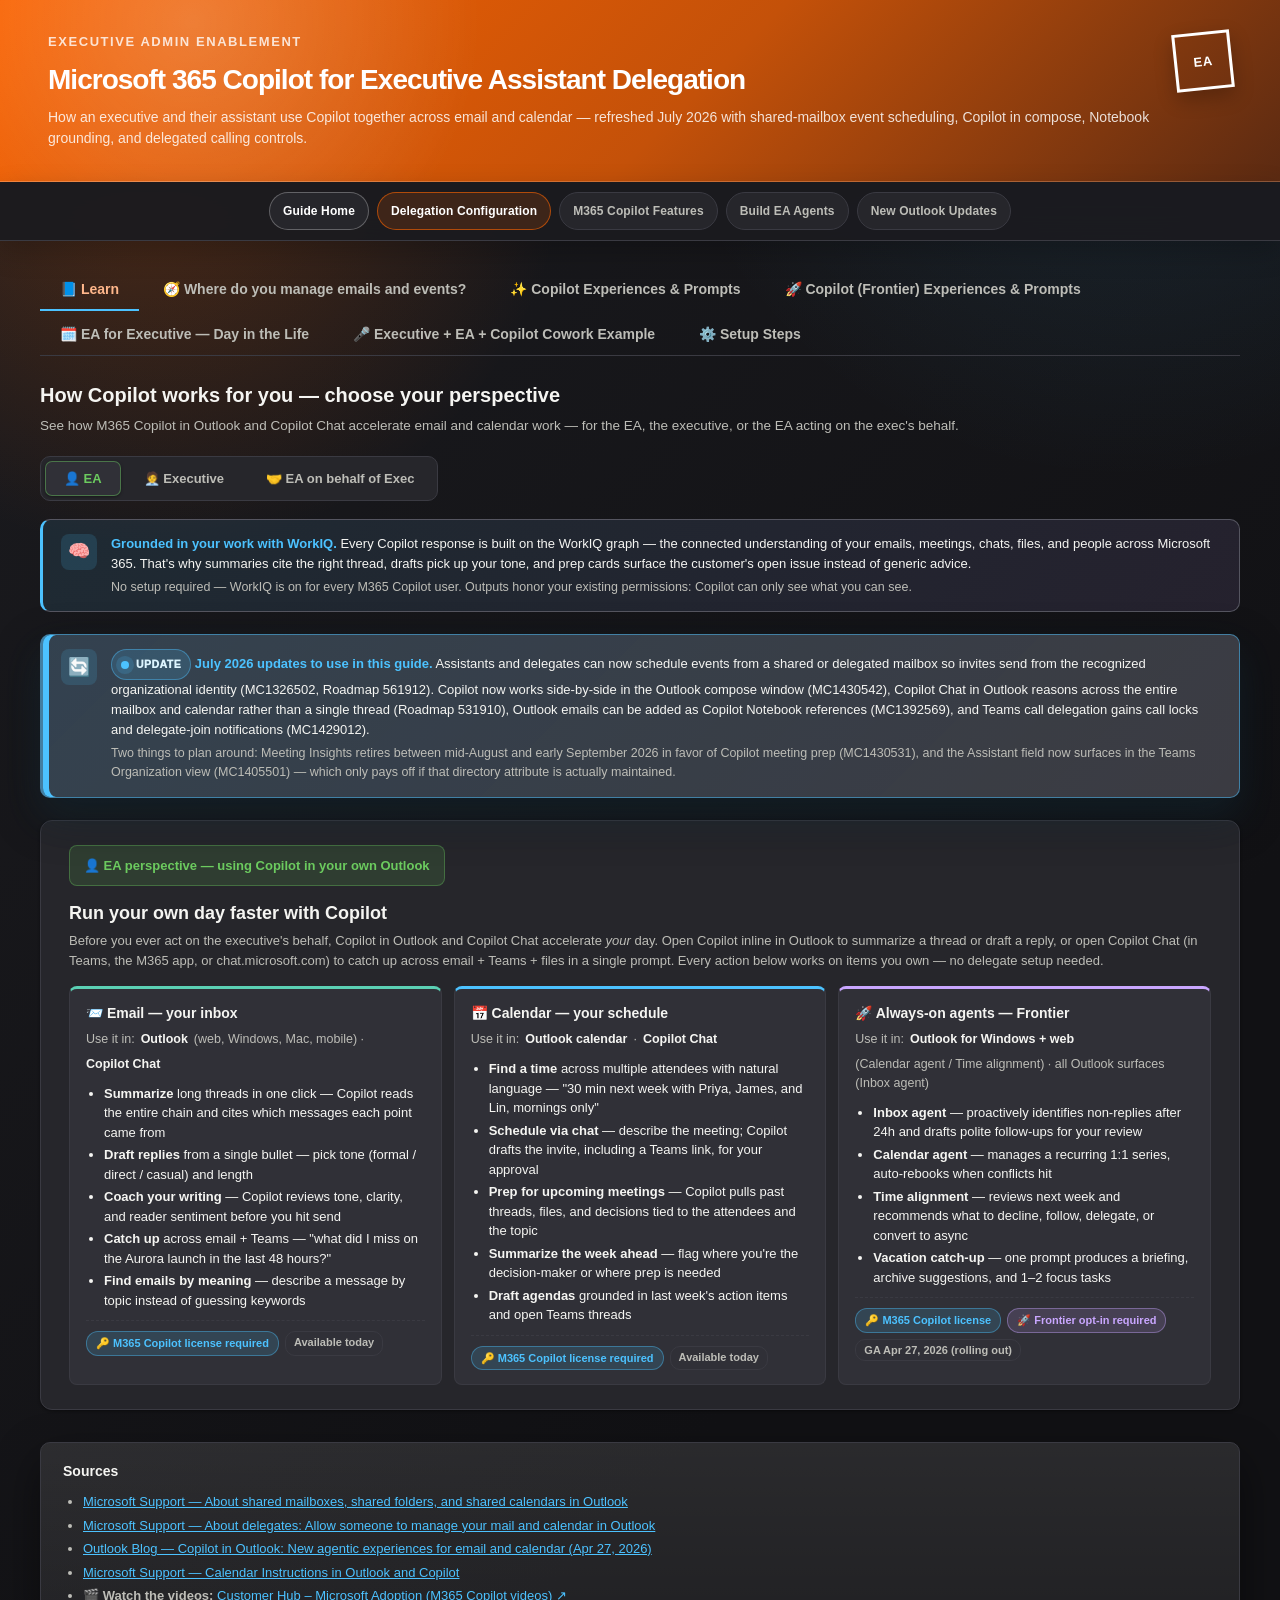
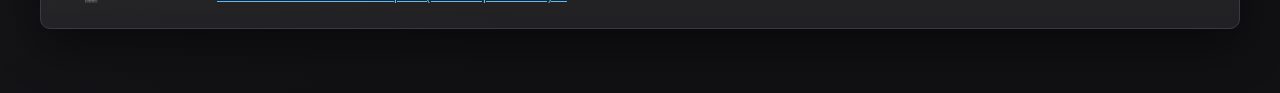
==== exec-ea-delegation-config-guide2.html @ 55a6922f "Refresh workshop content for July 2026 delivery Untag all June-session items and re-tag the round as" ====
<!DOCTYPE html>
<html lang="en">
<head>
<meta charset="UTF-8" />
<meta name="viewport" content="width=device-width, initial-scale=1.0" />
<title>Microsoft 365 Copilot for Executive Assistant Delegation</title>
<style>
  :root {
    --bg: #1B1B1F;
    --bg-elev: #26262B;
    --bg-elev-2: #2F2F36;
    --border: #3A3A42;
    --border-strong: #4A4A55;
    --text: #F1F1F3;
    --text-muted: #A8A8B3;
    --text-faint: #7A7A85;
    --blue: #4CC2FF;
    --blue-dark: #2196E0;
    --blue-soft: rgba(76, 194, 255, 0.12);
    --purple: #C9A6FF;
    --purple-soft: rgba(201, 166, 255, 0.14);
    --green: #6CCB5F;
    --green-soft: rgba(108, 203, 95, 0.15);
    --amber: #FFCA63;
    --amber-soft: rgba(255, 202, 99, 0.15);
    --red: #FF7A7A;
    --red-soft: rgba(255, 122, 122, 0.15);
    --shadow-sm: 0 1px 3px rgba(0,0,0,0.4);
    --shadow-md: 0 4px 14px rgba(0,0,0,0.5);
    --shadow-lg: 0 12px 32px rgba(0,0,0,0.6);
    --surf-chat: #4CC2FF;
    --surf-chat-soft: rgba(76, 194, 255, 0.18);
    --surf-outlook: #5BD0B4;
    --surf-outlook-soft: rgba(91, 208, 180, 0.18);
    --surf-cowork: #FF8FD1;
    --surf-cowork-soft: rgba(255, 143, 209, 0.18);
  }
  * { box-sizing: border-box; }
  html, body { background: var(--bg); }
  body {
    margin: 0;
    font-family: 'Segoe UI', -apple-system, BlinkMacSystemFont, Roboto, sans-serif;
    color: var(--text);
    line-height: 1.5;
    min-height: 100vh;
  }
  a { color: var(--blue); }
  header {
    background:
      radial-gradient(circle at 15% 12%, rgba(255,255,255,0.2), transparent 18rem),
      linear-gradient(135deg, #F96302 0%, #C45109 54%, #5B2A12 100%);
    padding: 32px 48px;
    box-shadow: var(--shadow-md);
    border-bottom: 1px solid rgba(255,255,255,0.18);
  }
  header h1 { margin: 0 0 6px 0; font-size: 28px; font-weight: 600; color: #FFF; }
  header p { margin: 0; color: rgba(255,255,255,0.78); font-size: 14px; }
  .container { max-width: 1320px; margin: 0 auto; padding: 28px 40px 64px; }

  /* Tabs */
  .tabs {
    display: flex;
    gap: 4px;
    margin-bottom: 24px;
    border-bottom: 1px solid var(--border);
    flex-wrap: wrap;
  }
  .tab-btn {
    background: transparent;
    color: var(--text-muted);
    border: none;
    padding: 12px 20px;
    font-size: 14px;
    font-weight: 600;
    cursor: pointer;
    border-bottom: 2px solid transparent;
    transition: all 0.15s;
    margin-bottom: -1px;
  }
  .tab-btn:hover { color: var(--text); }
  .tab-btn.active { color: var(--blue); border-bottom-color: var(--blue); }
  .tab-panel { display: none; }
  .tab-panel.active { display: block; }

  .section-title { font-size: 20px; font-weight: 600; margin: 0 0 6px 0; }
  .section-subtitle { color: var(--text-muted); font-size: 13.5px; margin: 0 0 20px 0; }

  /* Surface pills */
  .surf-pill {
    display: inline-flex;
    align-items: center;
    gap: 4px;
    padding: 2px 8px;
    border-radius: 10px;
    font-size: 10.5px;
    font-weight: 700;
    text-transform: uppercase;
    letter-spacing: 0.4px;
    white-space: nowrap;
  }
  .surf-pill.chat { background: var(--surf-chat-soft); color: var(--surf-chat); border: 1px solid rgba(76,194,255,0.4); }
  .surf-pill.outlook { background: var(--surf-outlook-soft); color: var(--surf-outlook); border: 1px solid rgba(91,208,180,0.4); }
  .surf-pill.cowork { background: var(--surf-cowork-soft); color: var(--surf-cowork); border: 1px solid rgba(255,143,209,0.4); }
  .surf-pill.dot::before {
    content: '';
    width: 6px;
    height: 6px;
    border-radius: 50%;
    background: currentColor;
    display: inline-block;
  }
  .badge {
    display: inline-block;
    padding: 2px 8px;
    border-radius: 10px;
    font-size: 11px;
    font-weight: 600;
    background: var(--bg-elev-2);
    color: var(--text-muted);
    border: 1px solid var(--border);
  }
  .badge.frontier { background: var(--purple-soft); color: var(--purple); border-color: rgba(201,166,255,0.35); }
  .badge.exec { background: var(--blue-soft); color: var(--blue); border-color: rgba(76,194,255,0.35); }
  .badge.ea { background: var(--green-soft); color: var(--green); border-color: rgba(108,203,95,0.35); }
  .badge.admin { background: var(--amber-soft); color: var(--amber); border-color: rgba(255,202,99,0.35); }

  /* Two-column experiences layout */
  .exp-columns {
    display: grid;
    grid-template-columns: 1fr 1fr;
    gap: 22px;
  }
  .exp-columns.cols-3 { grid-template-columns: 1fr 1fr 1fr; gap: 18px; }
  @media (max-width: 1180px) {
    .exp-columns.cols-3 { grid-template-columns: 1fr 1fr; }
  }
  @media (max-width: 980px) {
    .exp-columns { grid-template-columns: 1fr; }
    .exp-columns.cols-3 { grid-template-columns: 1fr; }
  }
  .exp-col-header {
    display: flex;
    align-items: center;
    gap: 10px;
    padding: 14px 18px;
    border-radius: 10px 10px 0 0;
    font-size: 15px;
    font-weight: 700;
    border: 1px solid var(--border);
    border-bottom: none;
  }
  .exp-col-header.email {
    background: linear-gradient(135deg, rgba(91,208,180,0.18), rgba(91,208,180,0.06));
    color: var(--surf-outlook);
  }
  .exp-col-header.calendar {
    background: linear-gradient(135deg, rgba(76,194,255,0.18), rgba(76,194,255,0.06));
    color: var(--blue);
  }
  .exp-col-header.instructions {
    background: linear-gradient(135deg, rgba(201,166,255,0.18), rgba(201,166,255,0.06));
    color: var(--purple);
  }

  /* Calendar instruction cards (Frontier tab, third column) */
  .instr-group { margin-bottom: 16px; }
  .instr-group h4 {
    margin: 0 0 6px 0;
    font-size: 12.5px;
    font-weight: 700;
    color: var(--purple);
    text-transform: uppercase;
    letter-spacing: 0.4px;
  }
  .instr-card {
    background: var(--bg-elev-2);
    border: 1px solid var(--border);
    border-left: 3px solid var(--purple);
    border-radius: 8px;
    padding: 10px 12px 12px 12px;
    margin-bottom: 10px;
  }
  .instr-card .instr-why {
    font-size: 11.5px;
    color: var(--text-muted);
    margin: 0 0 6px 0;
    line-height: 1.4;
  }
  .instr-card .prompt-box {
    margin-top: 0;
  }
  .instr-card .prompt-box pre {
    font-size: 12px;
    font-weight: 600;
  }
  .instr-card.gold {
    border-left-color: var(--amber);
    background: rgba(255,202,99,0.06);
  }
  /* Section tab buttons (3rd Frontier column) */
  .section-tabs {
    display: flex;
    flex-wrap: wrap;
    gap: 4px;
    margin: 16px 0 12px 0;
    padding: 4px;
    background: var(--bg-elev-2);
    border: 1px solid var(--border);
    border-radius: 8px;
  }
  .section-tab-btn {
    flex: 1 1 auto;
    background: transparent;
    color: var(--text-muted);
    border: 1px solid transparent;
    padding: 7px 10px;
    border-radius: 6px;
    font-size: 11.5px;
    font-weight: 600;
    cursor: pointer;
    font-family: inherit;
    transition: all 0.15s;
    line-height: 1.25;
    text-align: center;
    white-space: nowrap;
  }
  .section-tab-btn:hover { color: var(--text); }
  .section-tab-btn.active {
    background: var(--purple-soft);
    color: var(--purple);
    border-color: rgba(201,166,255,0.45);
    box-shadow: var(--shadow-sm);
  }
  .section-content { display: none; }
  .section-content.active { display: block; }

  /* All-Hands tab — path selector */
  .path-selector {
    display: inline-flex;
    background: var(--bg-elev);
    border: 1px solid var(--border);
    border-radius: 10px;
    padding: 4px;
    gap: 4px;
    margin-bottom: 18px;
  }
  .path-btn {
    background: transparent;
    color: var(--text-muted);
    border: 1px solid transparent;
    padding: 10px 18px;
    border-radius: 7px;
    font-size: 13px;
    font-weight: 600;
    cursor: pointer;
    transition: all 0.15s;
    display: inline-flex;
    align-items: center;
    gap: 8px;
  }
  .path-btn:hover { color: var(--text); }
  .path-btn.active.standard {
    background: var(--blue-soft);
    color: var(--blue);
    border-color: rgba(76,194,255,0.45);
  }
  .path-btn.active.upscaled {
    background: linear-gradient(135deg, rgba(201,166,255,0.18), rgba(255,143,209,0.18));
    color: var(--purple);
    border-color: rgba(201,166,255,0.45);
  }
  .path-panel { display: none; }
  .path-panel.active { display: block; }
  .path-banner {
    padding: 14px 18px;
    border-radius: 10px;
    margin-bottom: 18px;
    font-size: 13.5px;
    line-height: 1.55;
    border: 1px solid var(--border-strong);
  }
  .path-banner.standard {
    background: var(--blue-soft);
    border-color: rgba(76,194,255,0.35);
    color: var(--text);
  }
  .path-banner.upscaled {
    background: linear-gradient(135deg, rgba(201,166,255,0.12), rgba(255,143,209,0.10));
    border-color: rgba(201,166,255,0.45);
  }
  .path-banner strong.std { color: var(--blue); }
  .path-banner strong.ups { color: var(--purple); }
  .path-banner .stat-row {
    display: flex;
    flex-wrap: wrap;
    gap: 18px;
    margin-top: 10px;
  }
  .path-banner .stat {
    display: inline-flex;
    flex-direction: column;
    gap: 2px;
  }
  .path-banner .stat .num {
    font-size: 22px;
    font-weight: 700;
    color: var(--text);
    line-height: 1;
  }
  .path-banner.upscaled .stat .num { color: var(--purple); }
  .path-banner.standard .stat .num { color: var(--blue); }
  .path-banner .stat .lbl {
    font-size: 11px;
    color: var(--text-muted);
    text-transform: uppercase;
    letter-spacing: 0.4px;
    font-weight: 600;
  }

  .ah-grid {
    display: grid;
    grid-template-columns: repeat(auto-fit, minmax(320px, 1fr));
    gap: 16px;
  }
  .ah-card {
    background: var(--bg-elev);
    border: 1px solid var(--border);
    border-radius: 12px;
    padding: 18px 20px;
    display: flex;
    flex-direction: column;
    gap: 8px;
    box-shadow: var(--shadow-sm);
    transition: all 0.18s;
  }
  .ah-card.standard { border-top: 3px solid var(--blue); }
  .ah-card.upscaled { border-top: 3px solid var(--purple); }
  .ah-card:hover { box-shadow: var(--shadow-md); transform: translateY(-2px); }
  .ah-step-row {
    display: flex;
    align-items: center;
    gap: 10px;
  }
  .ah-num {
    width: 28px;
    height: 28px;
    border-radius: 50%;
    display: flex;
    align-items: center;
    justify-content: center;
    font-weight: 700;
    font-size: 13px;
    flex-shrink: 0;
  }
  .ah-card.standard .ah-num { background: var(--blue); color: #0E1A24; }
  .ah-card.upscaled .ah-num { background: var(--purple); color: #1F1330; }
  .ah-card h3 {
    margin: 0;
    font-size: 14.5px;
    font-weight: 700;
    color: var(--text);
    flex: 1;
  }
  .ah-when {
    font-size: 11px;
    text-transform: uppercase;
    letter-spacing: 0.4px;
    color: var(--text-faint);
    font-weight: 700;
  }
  .ah-card.upscaled .ah-when { color: var(--purple); }
  .ah-card.standard .ah-when { color: var(--blue); }
  .ah-tools {
    display: flex;
    flex-wrap: wrap;
    gap: 5px;
  }
  .tool-pill {
    display: inline-flex;
    align-items: center;
    gap: 4px;
    padding: 3px 9px;
    border-radius: 10px;
    font-size: 11px;
    font-weight: 600;
    background: var(--bg-elev-2);
    color: var(--text-muted);
    border: 1px solid var(--border);
  }
  .tool-pill.skill { background: var(--purple-soft); color: var(--purple); border-color: rgba(201,166,255,0.4); }
  .tool-pill.sched { background: var(--amber-soft); color: var(--amber); border-color: rgba(255,202,99,0.4); }
  .tool-pill.app { background: var(--blue-soft); color: var(--blue); border-color: rgba(76,194,255,0.4); }
  .ah-desc {
    font-size: 13px;
    color: var(--text);
    line-height: 1.5;
    margin: 0;
  }
  .ah-output {
    background: var(--bg-elev-2);
    border: 1px dashed var(--border);
    border-radius: 6px;
    padding: 8px 10px;
    font-size: 12px;
    color: var(--text-muted);
    margin-top: auto;
  }
  .ah-output strong { color: var(--text); }
  .ah-card.upscaled .ah-output { border-color: rgba(201,166,255,0.35); background: rgba(201,166,255,0.05); }

  .upscale-hero {
    background: linear-gradient(135deg, rgba(76,194,255,0.10), rgba(201,166,255,0.12), rgba(255,143,209,0.10));
    border: 1px solid var(--border-strong);
    border-radius: 14px;
    padding: 22px 26px;
    margin-bottom: 20px;
    display: flex;
    flex-wrap: wrap;
    align-items: center;
    justify-content: space-between;
    gap: 18px;
  }
  .upscale-hero .hero-text { flex: 1 1 380px; }
  .upscale-hero h3 {
    margin: 0 0 6px 0;
    font-size: 17px;
    color: var(--text);
  }
  .upscale-hero p {
    margin: 0;
    font-size: 13px;
    color: var(--text-muted);
    line-height: 1.55;
  }
  .upscale-btn {
    background: linear-gradient(135deg, var(--purple) 0%, #FF8FD1 100%);
    color: #1F1330;
    border: none;
    padding: 14px 22px;
    border-radius: 10px;
    font-size: 14px;
    font-weight: 700;
    cursor: pointer;
    box-shadow: var(--shadow-md);
    transition: all 0.18s;
    display: inline-flex;
    align-items: center;
    gap: 8px;
    flex-shrink: 0;
  }
  .upscale-btn:hover {
    transform: translateY(-2px);
    box-shadow: var(--shadow-lg);
  }
  .upscale-btn .arr {
    font-size: 18px;
    transition: transform 0.18s;
  }
  .upscale-btn:hover .arr { transform: translateX(4px); }
  .instr-banner {
    background: var(--amber-soft);
    color: var(--amber);
    border: 1px solid rgba(255,202,99,0.4);
    border-radius: 8px;
    padding: 10px 12px;
    margin-bottom: 14px;
    font-size: 11.5px;
    line-height: 1.45;
  }
  .instr-banner strong { color: var(--amber); }
  .instr-banner .sub { color: var(--text); display: block; margin-top: 4px; }
  .instr-gold-banner {
    background: linear-gradient(135deg, rgba(255,202,99,0.18), rgba(255,202,99,0.05));
    border: 1px solid rgba(255,202,99,0.4);
    border-radius: 8px;
    padding: 10px 12px;
    margin-bottom: 8px;
    font-size: 12px;
    color: var(--text);
  }
  .instr-gold-banner strong { color: var(--amber); }
  .exp-col-body {
    background: var(--bg-elev);
    border: 1px solid var(--border);
    border-top: none;
    border-radius: 0 0 10px 10px;
    padding: 18px;
  }

  /* Prompt card */
  .prompt-card {
    background: var(--bg-elev-2);
    border: 1px solid var(--border);
    border-left: 3px solid var(--blue);
    border-radius: 8px;
    padding: 14px 16px;
    margin-bottom: 14px;
  }
  .prompt-card.frontier { border-left-color: var(--purple); }
  .prompt-card.personal { border-left-color: var(--green); }
  .prompt-card.delegate { border-left-color: var(--amber); }
  .prompt-card h3 {
    margin: 0 0 8px 0;
    font-size: 14px;
    font-weight: 700;
    color: var(--text);
  }
  .prompt-card .action-label {
    font-size: 11px;
    text-transform: uppercase;
    letter-spacing: 0.5px;
    color: var(--text-faint);
    font-weight: 700;
    margin: 4px 0 4px 0;
  }
  .prompt-card .action-list {
    margin: 0 0 10px 0;
    padding-left: 20px;
    font-size: 13px;
    color: var(--text);
  }
  .prompt-card .action-list li { margin-bottom: 3px; }
  .prompt-box {
    position: relative;
    background: rgba(0,0,0,0.32);
    border: 1px solid var(--border);
    border-radius: 6px;
    padding: 10px 50px 10px 12px;
    margin-top: 6px;
  }
  .prompt-box pre {
    margin: 0;
    font-family: 'Cascadia Mono', 'Consolas', 'SF Mono', monospace;
    font-size: 12.5px;
    color: #D4E5F5;
    white-space: pre-wrap;
    line-height: 1.5;
  }
  .copy-btn {
    position: absolute;
    top: 8px;
    right: 8px;
    background: var(--blue);
    color: #0E1A24;
    border: none;
    padding: 5px 12px;
    border-radius: 4px;
    font-size: 11px;
    font-weight: 700;
    cursor: pointer;
    transition: all 0.15s;
  }
  .copy-btn:hover { background: var(--blue-dark); color: white; }
  .copy-btn.copied { background: var(--green); color: #0E1F09; }

  /* Tab availability banner */
  .availability-banner {
    background: var(--purple-soft);
    color: var(--purple);
    border: 1px solid rgba(201,166,255,0.35);
    padding: 10px 16px;
    border-radius: 8px;
    font-size: 13px;
    margin-bottom: 18px;
    display: flex;
    align-items: center;
    gap: 10px;
  }
  .availability-banner.green {
    background: var(--green-soft);
    color: var(--green);
    border-color: rgba(108,203,95,0.35);
  }

  /* Learn tab cards */
  .learn-section {
    background: var(--bg-elev);
    border: 1px solid var(--border);
    border-radius: 12px;
    padding: 24px 28px;
    margin-bottom: 18px;
    box-shadow: var(--shadow-sm);
  }
  .learn-section h2 {
    margin: 0 0 4px 0;
    font-size: 18px;
    display: flex;
    align-items: center;
    gap: 10px;
  }
  .learn-section .lede { color: var(--text-muted); font-size: 13px; margin: 0 0 16px 0; }
  .learn-grid {
    display: grid;
    grid-template-columns: repeat(auto-fit, minmax(280px, 1fr));
    gap: 12px;
  }
  .learn-card {
    background: var(--bg-elev-2);
    border: 1px solid var(--border);
    border-radius: 8px;
    padding: 14px 16px;
  }
  .learn-card.email { border-top: 3px solid var(--surf-outlook); }
  .learn-card.calendar { border-top: 3px solid var(--blue); }
  .learn-card.frontier { border-top: 3px solid var(--purple); }
  .learn-card h3 {
    margin: 0 0 6px 0;
    font-size: 14px;
    color: var(--text);
  }
  .learn-card p, .learn-card ul {
    margin: 0 0 8px 0;
    font-size: 13px;
    color: var(--text);
  }
  .learn-card ul { padding-left: 18px; }
  .learn-card li { margin-bottom: 3px; }
  .learn-card .meta {
    margin-top: 8px;
    display: flex;
    flex-wrap: wrap;
    gap: 6px;
  }
  .perspective-banner {
    padding: 10px 14px;
    border-radius: 8px;
    margin-bottom: 14px;
    font-size: 13px;
    font-weight: 600;
    display: inline-flex;
    align-items: center;
    gap: 8px;
  }
  .perspective-banner.ea {
    background: var(--green-soft);
    color: var(--green);
    border: 1px solid rgba(108,203,95,0.35);
  }
  .perspective-banner.exec {
    background: var(--blue-soft);
    color: var(--blue);
    border: 1px solid rgba(76,194,255,0.35);
  }
  .perspective-banner.overlap {
    background: linear-gradient(90deg, rgba(108,203,95,0.15), rgba(76,194,255,0.15));
    color: var(--text);
    border: 1px solid var(--border-strong);
  }

  /* Perspective selector (segmented control) */
  .persp-selector {
    display: inline-flex;
    background: var(--bg-elev);
    border: 1px solid var(--border);
    border-radius: 10px;
    padding: 4px;
    gap: 4px;
    margin-bottom: 18px;
    flex-wrap: wrap;
  }
  .persp-btn {
    background: transparent;
    color: var(--text-muted);
    border: none;
    padding: 9px 18px;
    border-radius: 7px;
    font-size: 13px;
    font-weight: 600;
    cursor: pointer;
    transition: all 0.15s;
    display: inline-flex;
    align-items: center;
    gap: 6px;
    border: 1px solid transparent;
  }
  .persp-btn:hover { color: var(--text); }
  .persp-btn.active {
    background: var(--bg-elev-2);
    color: var(--text);
    box-shadow: var(--shadow-sm);
  }
  .persp-btn.active.ea { color: var(--green); border-color: rgba(108,203,95,0.45); }
  .persp-btn.active.exec { color: var(--blue); border-color: rgba(76,194,255,0.45); }
  .persp-btn.active.delegate { color: var(--amber); border-color: rgba(255,202,99,0.45); }
  .persp-panel { display: none; }
  .persp-panel.active { display: block; }

  /* WorkIQ callout */
  .workiq-callout {
    background: linear-gradient(135deg, rgba(76,194,255,0.10), rgba(201,166,255,0.10));
    border: 1px solid var(--border-strong);
    border-left: 3px solid var(--blue);
    border-radius: 10px;
    padding: 14px 18px;
    margin-bottom: 22px;
    display: flex;
    gap: 14px;
    align-items: flex-start;
  }
  .workiq-icon {
    flex-shrink: 0;
    width: 36px;
    height: 36px;
    border-radius: 8px;
    background: var(--blue-soft);
    color: var(--blue);
    display: flex;
    align-items: center;
    justify-content: center;
    font-size: 18px;
    font-weight: 700;
  }
  .workiq-text { font-size: 13px; color: var(--text); line-height: 1.55; }
  .workiq-text strong { color: var(--blue); }
  .workiq-text .sub { color: var(--text-muted); margin-top: 4px; display: block; font-size: 12.5px; }

  /* License / Frontier requirement chips inside learn cards */
  .req-row {
    display: flex;
    flex-wrap: wrap;
    gap: 6px;
    margin-top: 10px;
    padding-top: 10px;
    border-top: 1px dashed var(--border);
  }
  .req-chip {
    display: inline-flex;
    align-items: center;
    gap: 5px;
    padding: 3px 9px;
    border-radius: 12px;
    font-size: 11px;
    font-weight: 600;
  }
  .req-chip.license {
    background: var(--blue-soft);
    color: var(--blue);
    border: 1px solid rgba(76,194,255,0.4);
  }
  .req-chip.frontier {
    background: var(--purple-soft);
    color: var(--purple);
    border: 1px solid rgba(201,166,255,0.4);
  }
  .req-chip.delegate-needed {
    background: var(--amber-soft);
    color: var(--amber);
    border: 1px solid rgba(255,202,99,0.4);
  }
  .req-chip.no-license {
    background: var(--bg-elev-2);
    color: var(--text-muted);
    border: 1px solid var(--border);
  }
  .surface-line {
    font-size: 12.5px;
    color: var(--text-muted);
    margin: 0 0 10px 0;
    display: flex;
    align-items: center;
    gap: 6px;
    flex-wrap: wrap;
  }
  .surface-line strong { color: var(--text); font-weight: 600; }

  /* Day-in-the-life flowchart */
  .flow-legend {
    display: flex;
    gap: 14px;
    margin: 4px 0 10px 0;
    flex-wrap: wrap;
    font-size: 11.5px;
    color: var(--text-muted);
  }
  .flow-legend-item { display: inline-flex; align-items: center; gap: 6px; }
  .flow-legend-dot {
    width: 11px;
    height: 11px;
    border-radius: 50%;
    border: 2px solid;
    background: var(--bg-elev-2);
    flex-shrink: 0;
  }
  .flow-legend-item strong { color: var(--text); font-weight: 700; }

  .flowchart-wrap {
    position: relative;
    width: 100%;
    height: calc(100vh - 320px);
    min-height: 440px;
    max-height: 620px;
    background: linear-gradient(180deg, rgba(76,194,255,0.04), rgba(201,166,255,0.04));
    border-radius: 14px;
    border: 1px solid var(--border);
    overflow: hidden;
    box-shadow: var(--shadow-sm) inset;
  }
  .flow-svg {
    position: absolute;
    inset: 0;
    width: 100%;
    height: 100%;
    pointer-events: none;
  }
  .flow-node {
    position: absolute;
    transform: translate(-50%, -50%);
    width: 128px;
    background: var(--bg-elev-2);
    border: 2px solid var(--border-strong);
    border-radius: 12px;
    padding: 6px 10px 7px;
    cursor: pointer;
    text-align: center;
    font-family: inherit;
    color: var(--text);
    transition: transform 0.18s, box-shadow 0.18s, border-color 0.18s;
    box-shadow: var(--shadow-sm);
  }
  .flow-node:hover {
    transform: translate(-50%, -50%) scale(1.07);
    box-shadow: var(--shadow-md);
    z-index: 5;
  }
  .flow-node .fn-time {
    font-size: 11.5px;
    font-weight: 800;
    letter-spacing: 0.2px;
  }
  .flow-node .fn-icon {
    font-size: 16px;
    margin: 1px 0 0 0;
    line-height: 1;
  }
  .flow-node .fn-label {
    font-size: 10.5px;
    color: var(--text);
    margin-top: 2px;
    line-height: 1.2;
    font-weight: 600;
  }
  .flow-node .fn-tag {
    display: inline-block;
    margin-top: 3px;
    padding: 1px 6px;
    border-radius: 8px;
    font-size: 8.5px;
    font-weight: 700;
    text-transform: uppercase;
    letter-spacing: 0.4px;
  }
  .flow-node.live { border-color: rgba(76,194,255,0.55); }
  .flow-node.live .fn-time { color: var(--blue); }
  .flow-node.live .fn-tag { background: var(--blue-soft); color: var(--blue); }
  .flow-node.live:hover { border-color: var(--blue); }

  .flow-node.scheduled { border-color: rgba(255,202,99,0.55); background: rgba(255,202,99,0.05); }
  .flow-node.scheduled .fn-time { color: var(--amber); }
  .flow-node.scheduled .fn-tag { background: var(--amber-soft); color: var(--amber); }
  .flow-node.scheduled:hover { border-color: var(--amber); }

  .flow-node.autonomous { border-color: rgba(108,203,95,0.55); background: rgba(108,203,95,0.05); }
  .flow-node.autonomous .fn-time { color: var(--green); }
  .flow-node.autonomous .fn-tag { background: var(--green-soft); color: var(--green); }
  .flow-node.autonomous:hover { border-color: var(--green); }

  .flow-node.eod { border-color: rgba(201,166,255,0.55); background: rgba(201,166,255,0.05); }
  .flow-node.eod .fn-time { color: var(--purple); }
  .flow-node.eod .fn-tag { background: var(--purple-soft); color: var(--purple); }
  .flow-node.eod:hover { border-color: var(--purple); }

  .flow-endcap {
    position: absolute;
    transform: translate(-50%, -50%);
    background: var(--bg-elev);
    border: 2px dashed var(--border-strong);
    border-radius: 999px;
    padding: 6px 12px;
    color: var(--text-muted);
    font-size: 11px;
    font-weight: 600;
    pointer-events: none;
    white-space: nowrap;
  }

  @media (max-width: 820px) {
    .flowchart-wrap { height: auto; min-height: 600px; max-height: none; padding-top: 180%; }
    .flow-node { width: 110px; }
    .flow-node .fn-label { font-size: 10px; }
  }

  /* Surfaces tab — 3-column overview */
  .surf-grid {
    display: grid;
    grid-template-columns: 1fr 1fr 1fr;
    gap: 22px;
    margin-bottom: 24px;
  }
  @media (max-width: 1080px) { .surf-grid { grid-template-columns: 1fr; } }
  .surf-card {
    background: var(--bg-elev);
    border: 1px solid var(--border);
    border-radius: 14px;
    overflow: hidden;
    box-shadow: var(--shadow-sm);
    display: flex;
    flex-direction: column;
  }
  .surf-card.outlook { border-top: 4px solid var(--surf-outlook); }
  .surf-card.chat { border-top: 4px solid var(--surf-chat); }
  .surf-card.cowork { border-top: 4px solid var(--surf-cowork); }
  .surf-header {
    padding: 16px 20px;
    border-bottom: 1px solid var(--border);
  }
  .surf-header h3 {
    margin: 0 0 4px 0;
    font-size: 16px;
    font-weight: 700;
    display: flex;
    align-items: center;
    gap: 8px;
  }
  .surf-card.outlook .surf-header h3 { color: var(--surf-outlook); }
  .surf-card.chat .surf-header h3 { color: var(--surf-chat); }
  .surf-card.cowork .surf-header h3 { color: var(--surf-cowork); }
  .surf-header .surf-tagline {
    margin: 0;
    font-size: 12.5px;
    color: var(--text-muted);
    line-height: 1.45;
  }
  .surf-prompts {
    padding: 14px 18px;
    background: var(--bg-elev-2);
    border-bottom: 1px solid var(--border);
  }
  .surf-prompts .prompts-label {
    font-size: 10.5px;
    text-transform: uppercase;
    letter-spacing: 0.5px;
    font-weight: 700;
    margin: 0 0 8px 0;
    color: var(--text-faint);
  }
  .surf-prompts ul { margin: 0; padding: 0; list-style: none; display: flex; flex-direction: column; gap: 6px; }
  .surf-prompts li {
    font-size: 12.5px;
    line-height: 1.4;
    padding: 8px 10px 8px 28px;
    background: var(--bg-elev);
    border: 1px solid var(--border);
    border-radius: 6px;
    color: var(--text);
    position: relative;
  }
  .surf-prompts li::before {
    content: '"';
    position: absolute;
    left: 10px;
    top: 6px;
    font-size: 18px;
    font-weight: 700;
    line-height: 1;
  }
  .surf-card.outlook .surf-prompts li::before { color: var(--surf-outlook); }
  .surf-card.chat .surf-prompts li::before { color: var(--surf-chat); }
  .surf-card.cowork .surf-prompts li::before { color: var(--surf-cowork); }
  .surf-mock {
    padding: 16px;
    background: linear-gradient(180deg, rgba(0,0,0,0.18), rgba(0,0,0,0.05));
    flex: 1;
  }
  .mock-window {
    background: #14141A;
    border: 1px solid var(--border-strong);
    border-radius: 8px;
    overflow: hidden;
    font-size: 11px;
    box-shadow: var(--shadow-sm);
  }
  .mock-titlebar {
    display: flex;
    align-items: center;
    gap: 6px;
    padding: 6px 10px;
    background: #1F1F25;
    border-bottom: 1px solid var(--border);
    font-size: 10.5px;
    color: var(--text-muted);
    font-weight: 600;
  }
  .mock-dot {
    width: 9px;
    height: 9px;
    border-radius: 50%;
    background: var(--border-strong);
  }
  .mock-dot.r { background: #FF6058; }
  .mock-dot.y { background: #FFBD2E; }
  .mock-dot.g { background: #28C940; }
  .mock-titlebar .mock-app { margin-left: 8px; font-weight: 700; }
  .mock-body { display: grid; }

  /* Outlook mock */
  .outlook-mock-body { grid-template-columns: 90px 1fr 130px; min-height: 240px; }
  .ol-folders {
    background: #18181E;
    border-right: 1px solid var(--border);
    padding: 8px 6px;
    font-size: 10px;
    color: var(--text-muted);
  }
  .ol-folders div { padding: 4px 6px; border-radius: 4px; margin-bottom: 2px; }
  .ol-folders div.active { background: var(--surf-outlook-soft); color: var(--surf-outlook); font-weight: 600; }
  .ol-thread {
    padding: 10px 12px;
    border-right: 1px solid var(--border);
    background: #14141A;
  }
  .ol-thread .ol-from { font-weight: 700; color: var(--text); font-size: 11px; }
  .ol-thread .ol-subj { font-size: 11.5px; color: var(--text); margin: 2px 0 6px 0; font-weight: 600; }
  .ol-thread .ol-snippet { font-size: 10.5px; color: var(--text-muted); line-height: 1.45; }
  .ol-copilot {
    background: linear-gradient(180deg, rgba(91,208,180,0.15), rgba(91,208,180,0.04));
    padding: 8px 9px;
    font-size: 10px;
  }
  .ol-copilot .ol-cp-h {
    color: var(--surf-outlook);
    font-weight: 700;
    margin-bottom: 6px;
    font-size: 10px;
    display: flex;
    align-items: center;
    gap: 4px;
  }
  .ol-copilot .ol-cp-bullet {
    background: rgba(0,0,0,0.3);
    border: 1px solid rgba(91,208,180,0.25);
    border-radius: 4px;
    padding: 4px 6px;
    margin-bottom: 4px;
    color: var(--text);
    line-height: 1.35;
    font-size: 9.5px;
  }

  /* Chat mock */
  .chat-mock-body {
    padding: 12px;
    min-height: 240px;
    display: flex;
    flex-direction: column;
    gap: 8px;
    background: #14141A;
  }
  .chat-bubble {
    padding: 8px 10px;
    border-radius: 8px;
    font-size: 10.5px;
    line-height: 1.4;
    max-width: 85%;
  }
  .chat-bubble.user {
    background: var(--surf-chat-soft);
    color: var(--text);
    border: 1px solid rgba(76,194,255,0.3);
    align-self: flex-end;
    border-bottom-right-radius: 2px;
  }
  .chat-bubble.assistant {
    background: var(--bg-elev-2);
    color: var(--text);
    border: 1px solid var(--border);
    align-self: flex-start;
    border-bottom-left-radius: 2px;
  }
  .chat-bubble.assistant strong { color: var(--surf-chat); }
  .chat-cite {
    display: inline-block;
    font-size: 9px;
    background: rgba(76,194,255,0.15);
    color: var(--surf-chat);
    border: 1px solid rgba(76,194,255,0.3);
    border-radius: 8px;
    padding: 1px 6px;
    margin-right: 3px;
    margin-top: 4px;
  }
  .chat-input-mock {
    margin-top: auto;
    background: #1A1A20;
    border: 1px solid var(--border-strong);
    border-radius: 18px;
    padding: 7px 12px;
    font-size: 10px;
    color: var(--text-faint);
    display: flex;
    align-items: center;
    gap: 6px;
  }

  /* Cowork mock */
  .cowork-mock-body {
    padding: 12px;
    min-height: 240px;
    display: flex;
    flex-direction: column;
    gap: 8px;
    background: #14141A;
  }
  .cw-task {
    background: var(--bg-elev-2);
    border: 1px solid var(--border);
    border-left: 3px solid var(--surf-cowork);
    border-radius: 6px;
    padding: 7px 10px;
    font-size: 10.5px;
    display: flex;
    flex-direction: column;
    gap: 3px;
  }
  .cw-task.scheduled { border-left-color: var(--amber); }
  .cw-task.skill { border-left-color: var(--purple); }
  .cw-task .cw-row {
    display: flex;
    align-items: center;
    gap: 6px;
  }
  .cw-task .cw-title { font-weight: 700; color: var(--text); flex: 1; font-size: 10.5px; }
  .cw-task .cw-meta { font-size: 9.5px; color: var(--text-muted); }
  .cw-tag {
    display: inline-flex;
    align-items: center;
    gap: 3px;
    padding: 1px 6px;
    border-radius: 7px;
    font-size: 9px;
    font-weight: 700;
    text-transform: uppercase;
    letter-spacing: 0.4px;
  }
  .cw-tag.skill { background: var(--purple-soft); color: var(--purple); }
  .cw-tag.sched { background: var(--amber-soft); color: var(--amber); }
  .cw-tag.live { background: var(--surf-cowork-soft); color: var(--surf-cowork); }

  .surf-bestfor {
    padding: 12px 18px 16px 18px;
    border-top: 1px solid var(--border);
    background: var(--bg-elev);
  }
  .surf-bestfor .bf-label {
    font-size: 10.5px;
    text-transform: uppercase;
    letter-spacing: 0.5px;
    font-weight: 700;
    margin: 0 0 6px 0;
    color: var(--text-faint);
  }
  .surf-bestfor p {
    margin: 0;
    font-size: 12px;
    color: var(--text);
    line-height: 1.5;
  }

  /* Surfaces — at-a-glance comparison */
  .surf-compare {
    margin-top: 8px;
    background: var(--bg-elev);
    border: 1px solid var(--border);
    border-radius: 12px;
    padding: 18px 22px;
  }
  .surf-compare h3 {
    margin: 0 0 12px 0;
    font-size: 15px;
    font-weight: 700;
  }
  .surf-compare-table {
    width: 100%;
    border-collapse: collapse;
    font-size: 12.5px;
  }
  .surf-compare-table th, .surf-compare-table td {
    padding: 8px 10px;
    text-align: left;
    border-bottom: 1px solid var(--border);
    vertical-align: top;
  }
  .surf-compare-table th {
    font-size: 11px;
    text-transform: uppercase;
    letter-spacing: 0.4px;
    color: var(--text-muted);
    font-weight: 700;
  }
  .surf-compare-table th:first-child { width: 180px; }

  /* Event modal styling for body content */
  .event-meta {
    display: flex;
    flex-wrap: wrap;
    gap: 6px;
    margin-bottom: 14px;
  }
  .event-scenario {
    color: var(--text-muted);
    font-size: 13.5px;
    margin: 0 0 14px 0;
    font-style: italic;
    padding: 12px 14px;
    background: var(--bg-elev-2);
    border-radius: 8px;
    border-left: 3px solid var(--blue);
  }
  .event-action-label {
    font-size: 11px;
    text-transform: uppercase;
    letter-spacing: 0.5px;
    color: var(--text-faint);
    font-weight: 700;
    margin: 14px 0 6px 0;
  }
  .event-actions {
    margin: 0 0 10px 0;
    padding-left: 22px;
    font-size: 13.5px;
  }
  .event-actions li { margin-bottom: 5px; }
  .schedule-block {
    margin-top: 14px;
    padding: 12px 14px;
    background: var(--purple-soft);
    border: 1px solid rgba(201,166,255,0.4);
    border-radius: 8px;
    font-size: 12.5px;
    color: var(--text);
  }
  .schedule-block strong { color: var(--purple); }

  /* Day-in-the-life timeline (legacy, retained) */
  .timeline {
    position: relative;
    padding-left: 0;
    list-style: none;
    margin: 0;
  }
  .timeline-item {
    display: grid;
    grid-template-columns: 90px 1fr;
    gap: 18px;
    padding: 18px 0;
    border-bottom: 1px dashed var(--border);
  }
  .timeline-item:last-child { border-bottom: none; }
  .timeline-time {
    font-size: 14px;
    font-weight: 700;
    color: var(--blue);
    padding-top: 2px;
    text-align: right;
  }
  .timeline-content {
    background: var(--bg-elev-2);
    border: 1px solid var(--border);
    border-radius: 8px;
    padding: 14px 16px;
  }
  .timeline-content h3 {
    margin: 0 0 4px 0;
    font-size: 14px;
    color: var(--text);
  }
  .timeline-content .scenario {
    color: var(--text-muted);
    font-size: 12.5px;
    margin: 0 0 8px 0;
    font-style: italic;
  }
  .timeline-content .meta {
    display: flex;
    flex-wrap: wrap;
    gap: 6px;
    margin: 6px 0 8px 0;
  }
  @media (max-width: 720px) {
    .timeline-item { grid-template-columns: 1fr; }
    .timeline-time { text-align: left; }
  }

  /* Setup tab — preserved from prior version */
  .config-bar {
    background: var(--bg-elev);
    border-radius: 12px;
    padding: 24px;
    margin-bottom: 24px;
    box-shadow: var(--shadow-sm);
    border: 1px solid var(--border);
  }
  .config-header-row {
    display: flex;
    justify-content: space-between;
    align-items: center;
    flex-wrap: wrap;
    gap: 12px;
    margin-bottom: 16px;
  }
  .compare-btn {
    background: var(--blue);
    color: #0E1A24;
    border: none;
    padding: 10px 20px;
    border-radius: 6px;
    font-size: 14px;
    font-weight: 700;
    cursor: pointer;
    transition: background 0.15s;
  }
  .compare-btn:hover { background: var(--blue-dark); color: white; }
  .config-chips { display: flex; flex-wrap: wrap; gap: 10px; }
  .chip {
    position: relative;
    background: var(--blue-soft);
    color: var(--blue);
    border: 1px solid rgba(76, 194, 255, 0.35);
    padding: 8px 14px;
    border-radius: 20px;
    font-size: 13px;
    font-weight: 500;
    cursor: help;
    transition: all 0.15s;
  }
  .chip.frontier { background: var(--purple-soft); color: var(--purple); border-color: rgba(201,166,255,0.4); }
  .chip.admin { background: var(--amber-soft); color: var(--amber); border-color: rgba(255,202,99,0.4); }
  .tooltip {
    visibility: hidden;
    opacity: 0;
    position: absolute;
    bottom: 130%;
    left: 50%;
    transform: translateX(-50%);
    background: #0E0E12;
    color: var(--text);
    padding: 10px 14px;
    border-radius: 8px;
    font-size: 12px;
    font-weight: 400;
    white-space: normal;
    width: 260px;
    z-index: 100;
    box-shadow: var(--shadow-md);
    transition: opacity 0.15s;
    pointer-events: none;
    text-align: left;
    line-height: 1.5;
    border: 1px solid var(--border-strong);
  }
  .chip:hover .tooltip { visibility: visible; opacity: 1; }

  .intake {
    background: linear-gradient(135deg, rgba(76,194,255,0.08), rgba(201,166,255,0.08));
    border: 1px solid var(--border-strong);
    border-radius: 12px;
    padding: 24px 28px;
    margin-bottom: 24px;
  }
  .intake h2 { margin: 0 0 6px 0; font-size: 18px; font-weight: 600; }
  .intake p { margin: 0 0 18px 0; color: var(--text-muted); font-size: 13px; }
  .checkbox-grid {
    display: grid;
    grid-template-columns: repeat(auto-fit, minmax(280px, 1fr));
    gap: 10px;
  }
  .check-row {
    display: flex;
    align-items: flex-start;
    gap: 12px;
    padding: 12px 14px;
    background: var(--bg-elev-2);
    border: 1px solid var(--border);
    border-radius: 8px;
    cursor: pointer;
    transition: all 0.15s;
  }
  .check-row:hover { border-color: var(--blue); background: rgba(76,194,255,0.06); }
  .check-row input { margin-top: 3px; accent-color: var(--blue); width: 16px; height: 16px; flex-shrink: 0; cursor: pointer; }
  .check-row .label { font-size: 14px; font-weight: 600; color: var(--text); }
  .check-row .desc { font-size: 12px; color: var(--text-muted); margin-top: 3px; }
  .check-row.checked { border-color: var(--blue); background: var(--blue-soft); }

  .progress-wrap {
    background: var(--bg-elev);
    border-radius: 12px;
    padding: 16px 24px;
    margin-bottom: 24px;
    border: 1px solid var(--border);
    display: flex;
    align-items: center;
    gap: 16px;
  }
  .progress-track {
    flex: 1;
    height: 8px;
    background: var(--bg-elev-2);
    border-radius: 4px;
    overflow: hidden;
    border: 1px solid var(--border);
  }
  .progress-fill { height: 100%; background: linear-gradient(90deg, var(--blue), var(--green)); width: 0%; transition: width 0.4s ease; }
  .progress-text { font-size: 13px; font-weight: 600; color: var(--text-muted); min-width: 110px; text-align: right; }

  .steps { display: grid; gap: 14px; }
  .step-card {
    background: var(--bg-elev);
    border-radius: 10px;
    padding: 22px 26px;
    border: 1px solid var(--border);
    display: flex;
    gap: 20px;
    align-items: flex-start;
    transition: all 0.2s;
  }
  .step-card.hidden { display: none; }
  .step-card.active {
    border: 1px solid var(--blue);
    box-shadow: 0 0 0 2px rgba(76,194,255,0.25), var(--shadow-md);
  }
  .step-card.complete {
    background: rgba(108, 203, 95, 0.07);
    border-color: rgba(108, 203, 95, 0.4);
  }
  .step-card.complete .step-number { background: var(--green); color: #0E1F09; }
  .step-card.complete .step-title::after { content: ' ✓'; color: var(--green); font-weight: 700; }
  .step-number {
    flex-shrink: 0;
    width: 38px;
    height: 38px;
    background: var(--blue);
    color: #0E1A24;
    border-radius: 50%;
    display: flex;
    align-items: center;
    justify-content: center;
    font-weight: 700;
    font-size: 16px;
  }
  .step-body { flex: 1; min-width: 0; }
  .step-title { font-size: 16px; font-weight: 600; margin: 0 0 4px 0; }
  .step-meta { font-size: 12px; color: var(--text-muted); margin-bottom: 10px; display: flex; flex-wrap: wrap; gap: 6px; }
  .step-content { font-size: 14px; }
  .step-content ul, .step-content ol { margin: 8px 0; padding-left: 22px; }
  .step-content li { margin-bottom: 4px; }
  .step-actions { margin-top: 14px; display: flex; gap: 10px; flex-wrap: wrap; }
  .btn {
    border: none;
    padding: 8px 16px;
    border-radius: 6px;
    font-size: 13px;
    font-weight: 600;
    cursor: pointer;
    transition: all 0.15s;
  }
  .btn-complete { background: var(--green); color: #0E1F09; }
  .btn-next { background: var(--blue); color: #0E1A24; }
  .btn-undo { background: var(--bg-elev-2); color: var(--text); border: 1px solid var(--border-strong); }
  .step-card.complete .btn-complete { display: none; }
  .step-card:not(.complete) .btn-undo { display: none; }

  /* Modal */
  .modal-overlay {
    display: none;
    position: fixed;
    inset: 0;
    background: rgba(0,0,0,0.75);
    z-index: 1000;
    align-items: flex-start;
    justify-content: center;
    padding: 40px 20px;
    overflow-y: auto;
  }
  .modal-overlay.open { display: flex; }
  .modal {
    background: var(--bg-elev);
    border: 1px solid var(--border-strong);
    border-radius: 12px;
    max-width: 1120px;
    width: 100%;
    box-shadow: var(--shadow-lg);
    overflow: hidden;
  }
  .modal-header {
    padding: 18px 28px;
    border-bottom: 1px solid var(--border);
    display: flex;
    justify-content: space-between;
    align-items: center;
    background: linear-gradient(135deg, #1A2B4D 0%, #3D2154 100%);
    color: white;
  }
  .modal-header h2 { margin: 0; font-size: 18px; font-weight: 600; }
  .modal-close {
    background: rgba(255,255,255,0.18);
    color: white;
    border: none;
    width: 32px;
    height: 32px;
    border-radius: 50%;
    cursor: pointer;
    font-size: 18px;
  }
  .modal-body { padding: 24px 28px; max-height: 75vh; overflow-y: auto; }
  table.compare {
    width: 100%;
    border-collapse: collapse;
    font-size: 13px;
    color: var(--text);
  }
  table.compare th, table.compare td {
    padding: 10px 12px;
    text-align: left;
    vertical-align: top;
    border-bottom: 1px solid var(--border);
  }
  table.compare th {
    background: var(--bg-elev-2);
    font-weight: 600;
    font-size: 12px;
    text-transform: uppercase;
    letter-spacing: 0.3px;
    color: var(--text-muted);
    position: sticky;
    top: 0;
  }
  table.compare th:first-child { width: 180px; }
  table.compare tr:hover td { background: var(--blue-soft); }
  table.compare tr.ai-row td {
    background: linear-gradient(90deg, rgba(76,194,255,0.06), rgba(91,208,180,0.06), rgba(255,143,209,0.06));
    border-top: 1px solid rgba(76,194,255,0.3);
    border-bottom: 1px solid rgba(255,143,209,0.3);
  }
  table.compare tr.ai-row td:first-child { font-weight: 700; }
  .pill { display: inline-block; padding: 2px 8px; border-radius: 10px; font-size: 11px; font-weight: 600; white-space: nowrap; }
  .pill-yes { background: var(--green-soft); color: var(--green); border: 1px solid rgba(108,203,95,0.35); }
  .pill-no { background: var(--red-soft); color: var(--red); border: 1px solid rgba(255,122,122,0.35); }
  .pill-partial { background: var(--amber-soft); color: var(--amber); border: 1px solid rgba(255,202,99,0.35); }

  .sources {
    margin-top: 32px;
    padding: 18px 22px;
    background: var(--bg-elev);
    border-radius: 10px;
    border: 1px solid var(--border);
    font-size: 13px;
    color: var(--text-muted);
  }
  .sources h3 { margin: 0 0 10px 0; font-size: 14px; color: var(--text); }
  .sources ul { margin: 0; padding-left: 20px; }
  .sources li { margin-bottom: 4px; }
  .brand-row {
    display: flex;
    align-items: flex-start;
    justify-content: space-between;
    gap: 24px;
  }
  .suite-kicker {
    margin: 0 0 7px 0;
    color: rgba(255,255,255,0.8);
    font-size: 13px;
    text-transform: uppercase;
    letter-spacing: 0.12em;
    font-weight: 800;
  }
  .suite-mark {
    width: 58px;
    height: 58px;
    border: 3px solid #fff;
    display: grid;
    place-items: center;
    font-weight: 900;
    font-size: 13px;
    line-height: 1;
    letter-spacing: 0.5px;
    transform: rotate(-6deg);
    box-shadow: 0 8px 20px rgba(0,0,0,0.24);
    color: #fff;
    flex: 0 0 auto;
  }
  .suite-nav {
    position: sticky;
    top: 0;
    z-index: 30;
    background: rgba(27, 27, 31, 0.94);
    backdrop-filter: blur(14px);
    border-bottom: 1px solid var(--border);
    box-shadow: 0 10px 28px rgba(0,0,0,0.22);
  }
  .suite-nav-inner {
    max-width: 1320px;
    margin: 0 auto;
    padding: 10px 40px;
    display: flex;
    justify-content: center;
    gap: 8px;
    flex-wrap: wrap;
  }
  .suite-nav a {
    display: inline-flex;
    align-items: center;
    justify-content: center;
    min-height: 38px;
    padding: 8px 13px;
    border: 1px solid var(--border);
    border-radius: 999px;
    background: var(--bg-elev);
    color: var(--text-muted);
    font-size: 12px;
    font-weight: 800;
    text-decoration: none;
  }
  .suite-nav a:hover,
  .suite-nav a[aria-current="page"] {
    color: #fff;
    border-color: rgba(249,99,2,0.62);
    background: rgba(249,99,2,0.16);
    text-decoration: none;
  }
  .suite-nav .suite-home {
    border-color: rgba(255,255,255,0.28);
    color: #fff;
  }
</style>
<link rel="stylesheet" href="shared-brand.css">
</head>
<body>

<header>
  <div class="brand-row">
    <div>
      <p class="suite-kicker">Executive admin enablement</p>
      <h1>Microsoft 365 Copilot for Executive Assistant Delegation</h1>
      <p>How an executive and their assistant use Copilot together across email and calendar — refreshed July 2026 with shared-mailbox event scheduling, Copilot in compose, Notebook grounding, and delegated calling controls.</p>
    </div>
    <div class="suite-mark">EA</div>
  </div>
</header>

<nav class="suite-nav" aria-label="Executive admin guide navigation">
  <div class="suite-nav-inner">
    <a class="suite-home" href="index.html">Guide Home</a>
    <a href="exec-ea-delegation-config-guide2.html" aria-current="page">Delegation Configuration</a>
    <a href="m365-copilot-exec-admin-features.html">M365 Copilot Features</a>
    <a href="m365-copilot-agent-builder-ea-agents.html">Build EA Agents</a>
    <a href="new-outlook-ea-updates.html">New Outlook Updates</a>
  </div>
</nav>

<div class="container">

  <div class="tabs">
    <button class="tab-btn active" data-tab="learn" onclick="showTab('learn')">📘 Learn</button>
    <button class="tab-btn" data-tab="surfaces" onclick="showTab('surfaces')">🧭 Where do you manage emails and events?</button>
    <button class="tab-btn" data-tab="copilot" onclick="showTab('copilot')">✨ Copilot Experiences &amp; Prompts</button>
    <button class="tab-btn" data-tab="frontier" onclick="showTab('frontier')">🚀 Copilot (Frontier) Experiences &amp; Prompts</button>
    <button class="tab-btn" data-tab="day" onclick="showTab('day')">🗓️ EA for Executive — Day in the Life</button>
    <button class="tab-btn" data-tab="allhands" onclick="showTab('allhands')">🎤 Executive + EA + Copilot Cowork Example</button>
    <button class="tab-btn" data-tab="setup" onclick="showTab('setup')">⚙️ Setup Steps</button>
  </div>

  <!-- ============ TAB: LEARN ============ -->
  <div class="tab-panel active" id="tab-learn">

    <h2 class="section-title">How Copilot works for you — choose your perspective</h2>
    <p class="section-subtitle">See how M365 Copilot in Outlook and Copilot Chat accelerate email and calendar work — for the EA, the executive, or the EA acting on the exec's behalf.</p>

    <!-- Perspective selector -->
    <div class="persp-selector" role="tablist">
      <button class="persp-btn active ea" data-persp="ea" onclick="showPersp('ea')">👤 EA</button>
      <button class="persp-btn exec" data-persp="exec" onclick="showPersp('exec')">🧑‍💼 Executive</button>
      <button class="persp-btn delegate" data-persp="delegate" onclick="showPersp('delegate')">🤝 EA on behalf of Exec</button>
    </div>

    <!-- WorkIQ grounding callout -->
    <div class="workiq-callout">
      <div class="workiq-icon">🧠</div>
      <div class="workiq-text">
        <strong>Grounded in your work with WorkIQ.</strong> Every Copilot response is built on the WorkIQ graph — the connected understanding of your emails, meetings, chats, files, and people across Microsoft 365. That's why summaries cite the right thread, drafts pick up your tone, and prep cards surface the customer's open issue instead of generic advice.
        <span class="sub">No setup required — WorkIQ is on for every M365 Copilot user. Outputs honor your existing permissions: Copilot can only see what you can see.</span>
      </div>
    </div>

    <div class="workiq-callout session-new">
      <div class="workiq-icon">🔄</div>
      <div class="workiq-text">
        <span class="session-stamp">Update</span>
        <strong>July 2026 updates to use in this guide.</strong> Assistants and delegates can now schedule events from a shared or delegated mailbox so invites send from the recognized organizational identity (MC1326502, Roadmap 561912). Copilot now works side-by-side in the Outlook compose window (MC1430542), Copilot Chat in Outlook reasons across the entire mailbox and calendar rather than a single thread (Roadmap 531910), Outlook emails can be added as Copilot Notebook references (MC1392569), and Teams call delegation gains call locks and delegate-join notifications (MC1429012).
        <span class="sub">Two things to plan around: Meeting Insights retires between mid-August and early September 2026 in favor of Copilot meeting prep (MC1430531), and the Assistant field now surfaces in the Teams Organization view (MC1405501) — which only pays off if that directory attribute is actually maintained.</span>
      </div>
    </div>

    <!-- ===== PERSPECTIVE: EA ===== -->
    <div class="persp-panel active" id="persp-ea">
      <div class="learn-section">
        <span class="perspective-banner ea">👤 EA perspective — using Copilot in your own Outlook</span>
        <h2>Run your own day faster with Copilot</h2>
        <p class="lede">Before you ever act on the executive's behalf, Copilot in Outlook and Copilot Chat accelerate <em>your</em> day. Open Copilot inline in Outlook to summarize a thread or draft a reply, or open Copilot Chat (in Teams, the M365 app, or chat.microsoft.com) to catch up across email + Teams + files in a single prompt. Every action below works on items you own — no delegate setup needed.</p>

        <div class="learn-grid">
          <div class="learn-card email">
            <h3>📨 Email — your inbox</h3>
            <div class="surface-line">Use it in: <strong>Outlook</strong> (web, Windows, Mac, mobile) · <strong>Copilot Chat</strong></div>
            <ul>
              <li><strong>Summarize</strong> long threads in one click — Copilot reads the entire chain and cites which messages each point came from</li>
              <li><strong>Draft replies</strong> from a single bullet — pick tone (formal / direct / casual) and length</li>
              <li><strong>Coach your writing</strong> — Copilot reviews tone, clarity, and reader sentiment before you hit send</li>
              <li><strong>Catch up</strong> across email + Teams — "what did I miss on the Aurora launch in the last 48 hours?"</li>
              <li><strong>Find emails by meaning</strong> — describe a message by topic instead of guessing keywords</li>
            </ul>
            <div class="req-row">
              <span class="req-chip license">🔑 M365 Copilot license required</span>
              <span class="badge">Available today</span>
            </div>
          </div>
          <div class="learn-card calendar">
            <h3>📅 Calendar — your schedule</h3>
            <div class="surface-line">Use it in: <strong>Outlook calendar</strong> · <strong>Copilot Chat</strong></div>
            <ul>
              <li><strong>Find a time</strong> across multiple attendees with natural language — "30 min next week with Priya, James, and Lin, mornings only"</li>
              <li><strong>Schedule via chat</strong> — describe the meeting; Copilot drafts the invite, including a Teams link, for your approval</li>
              <li><strong>Prep for upcoming meetings</strong> — Copilot pulls past threads, files, and decisions tied to the attendees and the topic</li>
              <li><strong>Summarize the week ahead</strong> — flag where you're the decision-maker or where prep is needed</li>
              <li><strong>Draft agendas</strong> grounded in last week's action items and open Teams threads</li>
            </ul>
            <div class="req-row">
              <span class="req-chip license">🔑 M365 Copilot license required</span>
              <span class="badge">Available today</span>
            </div>
          </div>
          <div class="learn-card frontier">
            <h3>🚀 Always-on agents — Frontier</h3>
            <div class="surface-line">Use it in: <strong>Outlook for Windows + web</strong> (Calendar agent / Time alignment) · all Outlook surfaces (Inbox agent)</div>
            <ul>
              <li><strong>Inbox agent</strong> — proactively identifies non-replies after 24h and drafts polite follow-ups for your review</li>
              <li><strong>Calendar agent</strong> — manages a recurring 1:1 series, auto-rebooks when conflicts hit</li>
              <li><strong>Time alignment</strong> — reviews next week and recommends what to decline, follow, delegate, or convert to async</li>
              <li><strong>Vacation catch-up</strong> — one prompt produces a briefing, archive suggestions, and 1–2 focus tasks</li>
            </ul>
            <div class="req-row">
              <span class="req-chip license">🔑 M365 Copilot license</span>
              <span class="req-chip frontier">🚀 Frontier opt-in required</span>
              <span class="badge">GA Apr 27, 2026 (rolling out)</span>
            </div>
          </div>
        </div>
      </div>
    </div>

    <!-- ===== PERSPECTIVE: EXECUTIVE ===== -->
    <div class="persp-panel" id="persp-exec">
      <div class="learn-section">
        <span class="perspective-banner exec">🧑‍💼 Executive perspective — using Copilot directly</span>
        <h2>Reclaim time across email and calendar</h2>
        <p class="lede">Use M365 Copilot in Outlook for inline drafting, summarization, and prep — or open Copilot Chat to catch up on a project across Outlook, Teams, and files in a single prompt. Frontier agents extend this further with always-on triage and proactive scheduling. Because everything is grounded in WorkIQ, Copilot answers in the context of <em>your</em> meetings, customers, and team — not generic advice.</p>

        <div class="learn-grid">
          <div class="learn-card email">
            <h3>📨 Exec — email triage &amp; drafting</h3>
            <div class="surface-line">Use it in: <strong>Outlook</strong> · <strong>Copilot Chat</strong></div>
            <ul>
              <li><strong>One-click thread summaries</strong> — get the decision, the open questions, and who owns what without reading 30 replies</li>
              <li><strong>Draft replies in your voice</strong> — Copilot learns from your past sent items so the tone stays yours</li>
              <li><strong>Catch up in one prompt</strong> — "summarize everything on Project Aurora across my email and Teams in the last week"</li>
              <li><strong>Coach before sending</strong> — make tough messages clearer, more direct, and reader-aware</li>
            </ul>
            <div class="req-row">
              <span class="req-chip license">🔑 M365 Copilot license required</span>
              <span class="badge">Available today</span>
            </div>
          </div>
          <div class="learn-card calendar">
            <h3>📅 Exec — calendar &amp; meeting prep</h3>
            <div class="surface-line">Use it in: <strong>Outlook calendar</strong> · <strong>Copilot Chat</strong></div>
            <ul>
              <li><strong>Auto-prep before each meeting</strong> — Copilot pulls the customer history, recent threads, and likely talking points</li>
              <li><strong>Find time conversationally</strong> — "find 45 min this week with the CFO and head of CS"</li>
              <li><strong>Draft agendas</strong> tied to last week's actions and open work items</li>
              <li><strong>Summarize the week ahead</strong> — see at a glance where you're a decision-maker</li>
            </ul>
            <div class="req-row">
              <span class="req-chip license">🔑 M365 Copilot license required</span>
              <span class="badge">Available today</span>
            </div>
          </div>
          <div class="learn-card frontier">
            <h3>🚀 Exec — agentic Copilot (Frontier)</h3>
            <div class="surface-line">Use it in: <strong>Outlook for Windows + web</strong> (Calendar agent / Time alignment) · all Outlook surfaces (Inbox agent)</div>
            <ul>
              <li><strong>Inbox agent</strong> works while you're heads-down — surfaces what you must read, drafts the rest</li>
              <li><strong>Calendar agent</strong> auto-resolves routine conflicts, protects working hours, blocks focus time before priority meetings</li>
              <li><strong>Time alignment</strong> recommends what to decline, follow, delegate, or convert to async — before the week starts</li>
              <li><strong>Audit-friendly</strong> — every proposed action is shown for review before it executes</li>
            </ul>
            <div class="req-row">
              <span class="req-chip license">🔑 M365 Copilot license</span>
              <span class="req-chip frontier">🚀 Frontier opt-in required</span>
              <span class="badge">GA Apr 27, 2026 (rolling out)</span>
            </div>
          </div>
        </div>

        <div class="learn-grid" style="margin-top: 18px;">
          <div class="learn-card">
            <span class="perspective-banner overlap" style="margin-bottom:8px;">🤝 The compounding value when your EA also has Copilot</span>
            <ul>
              <li><strong>Shared context</strong> — you and your EA see the same WorkIQ-grounded summaries on shared items, so nothing gets re-explained</li>
              <li><strong>Clean hand-offs</strong> — you draft a quick bullet, your EA refines and sends; Copilot keeps the voice consistent</li>
              <li><strong>Audit trail</strong> — Frontier shows each step before acting; either of you can intervene</li>
              <li><strong>Time alignment as a duo</strong> — you review the recommendations; your EA executes the reschedules and sends the polite explanations</li>
            </ul>
          </div>
        </div>
      </div>
    </div>

    <!-- ===== PERSPECTIVE: EA ON BEHALF OF EXEC ===== -->
    <div class="persp-panel" id="persp-delegate">
      <div class="learn-section">
        <span class="perspective-banner ea">🤝 EA on behalf of the Executive — with full configuration</span>
        <h2>Run the exec's email and calendar with Copilot at your side</h2>
        <p class="lede">Once delegate access and Copilot licensing are in place, every Copilot action you use on your own mailbox works on the exec's mailbox too. Copilot honors the same item-level permissions as native delegation — including Send-on-Behalf-of and Send-As — and uses WorkIQ to ground each summary, draft, and prep card in the exec's actual conversations, files, and customers.</p>

        <div class="learn-grid">
          <div class="learn-card email">
            <h3>📨 Acting on the exec's mail</h3>
            <div class="surface-line">Use it in: <strong>Outlook</strong> (delegated mailbox view) · <strong>Copilot Chat</strong> · <strong>Cowork</strong></div>
            <ul>
              <li><strong>Summarize threads</strong> inside the exec's mailbox without reading every reply</li>
              <li><strong>Draft replies</strong> on behalf of <em>or</em> as the exec — tone tuned to their past sent items</li>
              <li><strong>Coach drafts</strong> to match the exec's voice before placing in their drafts folder</li>
              <li><strong>Cross-source catch-up</strong> — "what's been happening on Aurora across the exec's email and Teams over the last 48 hours?"</li>
              <li><strong>Triage</strong> — separate exec-must-read from EA-can-handle from archive-now</li>
            </ul>
            <div class="req-row">
              <span class="req-chip delegate-needed">📬 Mailbox delegate access</span>
              <span class="req-chip license">🔑 Copilot license (EA)</span>
              <span class="badge">Available today</span>
            </div>
          </div>
          <div class="learn-card calendar">
            <h3>📅 Acting on the exec's calendar</h3>
            <div class="surface-line">Use it in: <strong>Outlook calendar</strong> (delegated) · <strong>Copilot Chat</strong></div>
            <ul>
              <li><strong>Find a time</strong> across the exec + invitees, respecting protected blocks</li>
              <li><strong>Schedule, accept, decline</strong> invites — all sent from the exec</li>
              <li><strong>Prep the exec</strong> with a one-page card before each meeting</li>
              <li><strong>Draft agendas</strong> in the exec's voice that go out with the invite</li>
              <li><strong>Resolve conflicts</strong> — Copilot proposes reschedules; the EA approves and sends from the exec</li>
            </ul>
            <div class="req-row">
              <span class="req-chip delegate-needed">📅 Calendar delegate (Editor)</span>
              <span class="req-chip license">🔑 Copilot license (EA)</span>
              <span class="badge">Available today</span>
            </div>
          </div>
          <div class="learn-card frontier">
            <h3>🚀 Always-on agents for the exec</h3>
            <div class="surface-line">Use it in: <strong>Outlook for Windows + web</strong> (Calendar agent / Time alignment) · all Outlook surfaces (Inbox agent)</div>
            <ul>
              <li><strong>Always-on inbox triage</strong> on the exec's mail — drafts staged for EA review</li>
              <li><strong>Calendar agent</strong> resolves 1:1 conflicts, rebooks rooms, blocks focus time before priority meetings</li>
              <li><strong>Time alignment</strong> stages weekly decline / follow / delegate / async recommendations for the EA + exec to review together</li>
              <li><strong>Auditable hand-offs</strong> — each proposed action shown before send; EA approves in one pass</li>
            </ul>
            <div class="req-row">
              <span class="req-chip delegate-needed">📬 Delegate + 📅 Editor</span>
              <span class="req-chip license">🔑 Copilot license (EA + Exec)</span>
              <span class="req-chip frontier">🚀 Frontier opt-in (Exec)</span>
              <span class="badge">GA Apr 27, 2026 (rolling out)</span>
            </div>
          </div>
        </div>

        <div class="learn-grid" style="margin-top: 18px;">
          <div class="learn-card">
            <span class="perspective-banner overlap" style="margin-bottom:8px;">🧠 Why WorkIQ grounding matters when acting for the exec</span>
            <ul>
              <li><strong>Right tone</strong> — drafts pick up the exec's actual writing style from their past sent items, not a generic template</li>
              <li><strong>Right context</strong> — prep cards reference the customer's open issue, the chair's last question, the postmortem your team published</li>
              <li><strong>Right permissions</strong> — Copilot only sees what your delegated access already allows; nothing leaks across boundaries</li>
              <li><strong>Right consistency</strong> — when both exec and EA use Copilot, both sides see the same WorkIQ-grounded summaries and drafts</li>
            </ul>
          </div>
        </div>
      </div>
    </div>
  </div>

  <!-- ============ TAB: SURFACES — WHERE DO YOU MANAGE EMAIL/EVENTS? ============ -->
  <div class="tab-panel" id="tab-surfaces">
    <h2 class="section-title">Where do you manage emails and events?</h2>
    <p class="section-subtitle">Three primary surfaces for email and calendar work — each with a distinct strength. Top prompts are highlighted above each surface; the visualization below shows what the experience looks like in practice.</p>

    <div class="surf-grid">

      <!-- ===== OUTLOOK WITH COPILOT ===== -->
      <div class="surf-card outlook">
        <div class="surf-header">
          <h3>📨 Outlook with Copilot</h3>
          <p class="surf-tagline">Inline assistance right where the email or calendar item lives — summarize, draft, coach, prep, and schedule without leaving the thread.</p>
        </div>
        <div class="surf-prompts">
          <div class="prompts-label">⭐ Top prompts</div>
          <ul>
            <li>Summarize this thread, including decisions, open questions, and what each person committed to.</li>
            <li>Draft a reply on behalf of [exec] confirming the meeting and asking for the latest forecast.</li>
            <li>Find 30 minutes next week with Priya, James, and Lin — mornings only.</li>
            <li>Prepare me for tomorrow's customer save call — pull history, concerns, and likely talking points.</li>
            <li>Coach this draft to sound more direct and confident before I send it.</li>
          </ul>
        </div>
        <div class="surf-mock">
          <div class="mock-window">
            <div class="mock-titlebar">
              <span class="mock-dot r"></span><span class="mock-dot y"></span><span class="mock-dot g"></span>
              <span class="mock-app">Outlook — Inbox</span>
            </div>
            <div class="mock-body outlook-mock-body">
              <div class="ol-folders">
                <div class="active">📥 Inbox</div>
                <div>⭐ Flagged</div>
                <div>📤 Sent</div>
                <div>📁 Aurora</div>
                <div>📁 Board</div>
              </div>
              <div class="ol-thread">
                <div class="ol-from">Contoso · CIO</div>
                <div class="ol-subj">Re: Renewal — pricing concerns &amp; product gap</div>
                <div class="ol-snippet">Thanks for the time yesterday. We need to align on the licensing tier before legal can sign — three open items below…</div>
                <div class="ol-snippet" style="margin-top:6px;color:var(--text-faint)">12 messages · 3 attachments</div>
              </div>
              <div class="ol-copilot">
                <div class="ol-cp-h">✨ Copilot</div>
                <div class="ol-cp-bullet">Decision: tiered pricing rejected; flat-rate proposed</div>
                <div class="ol-cp-bullet">Open: SSO timeline, data residency, audit logs</div>
                <div class="ol-cp-bullet">Action: schedule CTO call before Friday</div>
                <button style="background:var(--surf-outlook); color:#0E1F1A; border:none; padding:4px 8px; border-radius:4px; font-size:9.5px; font-weight:700; margin-top:4px; cursor:pointer; width:100%;">Draft reply</button>
              </div>
            </div>
          </div>
        </div>
        <div class="surf-bestfor">
          <div class="bf-label">Best for</div>
          <p>Acting on a single thread or meeting — when the item is open in front of you and you want the AI to operate on <em>that</em> specific context.</p>
        </div>
      </div>

      <!-- ===== COPILOT CHAT ===== -->
      <div class="surf-card chat">
        <div class="surf-header">
          <h3>💬 Copilot Chat</h3>
          <p class="surf-tagline">Conversational, cross-source. Ask in plain language and Copilot answers across email, Teams, files, and calendar — with citations.</p>
        </div>
        <div class="surf-prompts">
          <div class="prompts-label">⭐ Top prompts</div>
          <ul>
            <li>Catch me up on the Aurora launch across [exec]'s email and Teams over the last 48 hours.</li>
            <li>What did I miss yesterday while I was in back-to-backs?</li>
            <li>Find the email where the CFO shared the Q1 close numbers and customer concentration footnote.</li>
            <li>Summarize what's on [exec]'s calendar next week and flag where they're the decision-maker.</li>
            <li>Who has [exec] not replied to in the last 3 days that probably matters?</li>
          </ul>
        </div>
        <div class="surf-mock">
          <div class="mock-window">
            <div class="mock-titlebar">
              <span class="mock-dot r"></span><span class="mock-dot y"></span><span class="mock-dot g"></span>
              <span class="mock-app">Copilot Chat</span>
            </div>
            <div class="mock-body chat-mock-body">
              <div class="chat-bubble user">Catch me up on Aurora across email and Teams from the last 48h.</div>
              <div class="chat-bubble assistant">
                <strong>Aurora launch — last 48h</strong><br>
                • Eng: GA cut moved to Fri (build #4271)<br>
                • Marketing: blog post in legal review<br>
                • Risk: 2 open P1s on auth flow<br>
                <span class="chat-cite">📨 3 emails</span><span class="chat-cite">💬 7 chats</span>
              </div>
              <div class="chat-bubble user">Who's blocking the auth fix?</div>
              <div class="chat-input-mock">💬 Ask anything across your work…</div>
            </div>
          </div>
        </div>
        <div class="surf-bestfor">
          <div class="bf-label">Best for</div>
          <p>Catching up, finding things across surfaces, and answering broad questions where context spans email + Teams + files + calendar.</p>
        </div>
      </div>

      <!-- ===== COWORK ===== -->
      <div class="surf-card cowork">
        <div class="surf-header">
          <h3>🤖 Copilot Cowork</h3>
          <p class="surf-tagline">Autonomous skills + scheduled tasks. Set it once, Cowork runs the work on its own — drafts, briefings, and triage land staged for review.</p>
        </div>
        <div class="surf-prompts">
          <div class="prompts-label">⭐ Top prompts</div>
          <ul>
            <li>Every morning at 6 AM, brief me on [exec]'s day and email it to me before they arrive.</li>
            <li>At 6:30 AM, triage [exec]'s inbox overnight — stage drafts and archive suggestions for my approval.</li>
            <li>Every Friday at 3 PM, draft this week's leadership update from [exec] and place it in their drafts.</li>
            <li>Every Sunday evening, book two 90-minute focus blocks for [exec]'s upcoming week.</li>
            <li>Prep a one-pager for every customer meeting on tomorrow's calendar.</li>
          </ul>
        </div>
        <div class="surf-mock">
          <div class="mock-window">
            <div class="mock-titlebar">
              <span class="mock-dot r"></span><span class="mock-dot y"></span><span class="mock-dot g"></span>
              <span class="mock-app">Cowork — Tasks</span>
            </div>
            <div class="mock-body cowork-mock-body">
              <div class="cw-task scheduled">
                <div class="cw-row"><span class="cw-title">Daily exec briefing</span><span class="cw-tag sched">⏰ Scheduled</span></div>
                <div class="cw-meta">Runs daily · 6:00 AM · daily-briefing skill</div>
              </div>
              <div class="cw-task scheduled">
                <div class="cw-row"><span class="cw-title">Overnight inbox triage</span><span class="cw-tag sched">⏰ Scheduled</span></div>
                <div class="cw-meta">Runs daily · 6:30 AM · stages drafts for review</div>
              </div>
              <div class="cw-task skill">
                <div class="cw-row"><span class="cw-title">Weekly leadership digest</span><span class="cw-tag skill">🧠 Skill</span></div>
                <div class="cw-meta">Runs Fri 3 PM · stakeholder-comms · drafts to [exec]</div>
              </div>
              <div class="cw-task">
                <div class="cw-row"><span class="cw-title">All-Hands prep bundle</span><span class="cw-tag live">▶ In progress</span></div>
                <div class="cw-meta">3 parallel skills · speech, deck, prep card</div>
              </div>
            </div>
          </div>
        </div>
        <div class="surf-bestfor">
          <div class="bf-label">Best for</div>
          <p>Recurring or background work — anything you want to happen automatically on a schedule, or any prep that should be staged before you sit down.</p>
        </div>
      </div>

    </div>

    <!-- At-a-glance comparison -->
    <div class="surf-compare">
      <h3>At a glance — when to reach for which</h3>
      <table class="surf-compare-table">
        <thead>
          <tr>
            <th>You want to…</th>
            <th><span class="surf-pill outlook dot">Outlook</span></th>
            <th><span class="surf-pill chat dot">Chat</span></th>
            <th><span class="surf-pill cowork dot">Cowork</span></th>
          </tr>
        </thead>
        <tbody>
          <tr>
            <td>Act on the thread or meeting in front of me</td>
            <td><span class="pill pill-yes">Best</span></td>
            <td><span class="pill pill-partial">OK</span></td>
            <td><span class="pill pill-no">No</span></td>
          </tr>
          <tr>
            <td>Catch up across email + Teams + files</td>
            <td><span class="pill pill-partial">Limited</span></td>
            <td><span class="pill pill-yes">Best</span></td>
            <td><span class="pill pill-partial">Scheduled</span></td>
          </tr>
          <tr>
            <td>Find a specific email or file by description</td>
            <td><span class="pill pill-partial">Inline</span></td>
            <td><span class="pill pill-yes">Best</span></td>
            <td><span class="pill pill-no">No</span></td>
          </tr>
          <tr>
            <td>Schedule, accept, or decline an invite</td>
            <td><span class="pill pill-yes">Best</span></td>
            <td><span class="pill pill-yes">Yes</span></td>
            <td><span class="pill pill-partial">Via skill</span></td>
          </tr>
          <tr>
            <td>Run the same prep work every morning</td>
            <td><span class="pill pill-no">No</span></td>
            <td><span class="pill pill-no">No</span></td>
            <td><span class="pill pill-yes">Best</span></td>
          </tr>
          <tr>
            <td>Compose a multi-source deliverable (deck, doc, brief)</td>
            <td><span class="pill pill-no">No</span></td>
            <td><span class="pill pill-partial">One-shot</span></td>
            <td><span class="pill pill-yes">Best</span></td>
          </tr>
          <tr>
            <td>Triage a queue overnight before I arrive</td>
            <td><span class="pill pill-no">No</span></td>
            <td><span class="pill pill-no">No</span></td>
            <td><span class="pill pill-yes">Best</span></td>
          </tr>
        </tbody>
      </table>
    </div>
  </div>

  <!-- ============ TAB: COPILOT (TODAY) ============ -->
  <div class="tab-panel" id="tab-copilot">
    <h2 class="section-title">Copilot Experiences &amp; Prompts</h2>
    <p class="section-subtitle">Available today in Outlook and Copilot Chat. Use the left column for the EA's own mailbox/calendar; use the right column only when running against the Executive's delegated mailbox/calendar.</p>
    <div class="availability-banner green">✅ Available today · Type / to invoke Context IQ and choose the Executive's mailbox or calendar · Delegate prompts require existing Outlook delegate access; Editor is recommended for accept/decline/reschedule actions.</div>

    <div class="exp-columns">
      <!-- LEFT: EA-owned content -->
      <div>
        <div class="exp-col-header email">👤 EA's own content — mailbox &amp; calendar</div>
        <div class="exp-col-body">

          <div class="prompt-card personal">
            <h3>1. Triage my unread email <span class="badge ea">EA content</span></h3>
            <div class="action-label">To perform this action:</div>
            <ul class="action-list">
              <li>Use when you want a quick view of your own inbox</li>
              <li>Adjust the time window or folder as needed</li>
              <li>Review source links before taking action</li>
            </ul>
            <div class="prompt-box"><pre>Summarize my unread emails from the last 3 days. Group by topic and include action items, owners, and any deadlines.</pre><button class="copy-btn" onclick="copyPrompt(this)">Copy</button></div>
          </div>

          <div class="prompt-card personal">
            <h3>2. Find a message or thread <span class="badge ea">EA content</span></h3>
            <div class="action-label">To perform this action:</div>
            <ul class="action-list">
              <li>Use Copilot Chat when search terms are fuzzy</li>
              <li>Include topic, sender, domain, or approximate timing</li>
              <li>Open the cited email before forwarding or replying</li>
            </ul>
            <div class="prompt-box"><pre>Find emails about &lt;topic&gt; from &lt;sender or domain&gt; and summarize key decisions, open questions, and the exact thread I should review.</pre><button class="copy-btn" onclick="copyPrompt(this)">Copy</button></div>
          </div>

          <div class="prompt-card personal">
            <h3>3. Draft or tighten my reply <span class="badge ea">EA content</span></h3>
            <div class="action-label">To perform this action:</div>
            <ul class="action-list">
              <li>Open the message or thread first</li>
              <li>Provide the points you want communicated</li>
              <li>Use Copilot coaching if you already have a draft</li>
            </ul>
            <div class="prompt-box"><pre>Draft a concise, professional reply to this thread. Lead with the ask, include 3 bullet next steps, and end with the decision or input I need.</pre><button class="copy-btn" onclick="copyPrompt(this)">Copy</button></div>
          </div>

          <div class="prompt-card personal">
            <h3>4. Prep my calendar <span class="badge ea">EA content</span></h3>
            <div class="action-label">To perform this action:</div>
            <ul class="action-list">
              <li>Run before daily planning or end-of-day prep</li>
              <li>Use your own calendar, not the Executive's</li>
              <li>Turn the output into prep blocks or reminders</li>
            </ul>
            <div class="prompt-box"><pre>Summarize tomorrow's meetings on my calendar with who, why, desired outcome, conflicts, and anything I need to prepare today.</pre><button class="copy-btn" onclick="copyPrompt(this)">Copy</button></div>
          </div>

        </div>
      </div>

      <!-- RIGHT: Executive delegated content -->
      <div>
        <div class="exp-col-header calendar">🧑‍💼 Executive's content — delegated mailbox &amp; calendar</div>
        <div class="exp-col-body">

          <div class="prompt-card delegate">
            <h3>1. Triage the Executive's mailbox <span class="badge exec">Executive content</span></h3>
            <div class="action-label">To perform this action:</div>
            <ul class="action-list">
              <li>Type <strong>/</strong> and choose the Executive's mailbox</li>
              <li>Scope by folder and date to keep the output focused</li>
              <li>Use the summary to decide what needs follow-up</li>
            </ul>
            <div class="prompt-box"><pre>Summarize unread emails from the last 3 days in /&lt;leader&gt;'s mailbox. Group by topic and include action items, owners, and deadlines.</pre><button class="copy-btn" onclick="copyPrompt(this)">Copy</button></div>
          </div>

          <div class="prompt-card delegate">
            <h3>2. Find a leader thread <span class="badge exec">Executive content</span></h3>
            <div class="action-label">To perform this action:</div>
            <ul class="action-list">
              <li>Use when the Executive asks, "Where did we land on this?"</li>
              <li>Include topic plus sender or domain when possible</li>
              <li>Verify cited messages before summarizing back</li>
            </ul>
            <div class="prompt-box"><pre>Find emails in /&lt;leader&gt;'s mailbox about &lt;topic&gt; from &lt;sender or domain&gt; and summarize key decisions, open questions, and the exact thread to review.</pre><button class="copy-btn" onclick="copyPrompt(this)">Copy</button></div>
          </div>

          <div class="prompt-card delegate">
            <h3>3. Draft in the Executive's voice <span class="badge exec">Executive content</span></h3>
            <div class="action-label">To perform this action:</div>
            <ul class="action-list">
              <li>Open the relevant message or cite the latest sender</li>
              <li>Keep sensitive or policy-heavy replies for human review</li>
              <li>Executive should approve before sending if required</li>
            </ul>
            <div class="prompt-box"><pre>Draft a polite reply as &lt;leader&gt; from /&lt;leader&gt;'s mailbox to the latest message from &lt;person&gt;. Use their usual tone: concise, professional, with bullet next steps.</pre><button class="copy-btn" onclick="copyPrompt(this)">Copy</button></div>
          </div>

          <div class="prompt-card delegate">
            <h3>4. Summarize the Executive's day <span class="badge exec">Executive content</span></h3>
            <div class="action-label">To perform this action:</div>
            <ul class="action-list">
              <li>Type <strong>/</strong> and choose the Executive's calendar</li>
              <li>Run daily for morning briefings or day-ahead prep</li>
              <li>Flag conflicts, unclear outcomes, and prep gaps</li>
            </ul>
            <div class="prompt-box"><pre>From /&lt;leader&gt;'s calendar, summarize tomorrow's meetings with who, why, desired outcome, and prep needed. Flag conflicts and pending invites I should review.</pre><button class="copy-btn" onclick="copyPrompt(this)">Copy</button></div>
          </div>

          <div class="prompt-card delegate">
            <h3>5. Find open time for the Executive <span class="badge exec">Executive content</span></h3>
            <div class="action-label">To perform this action:</div>
            <ul class="action-list">
              <li>Use when coordinating meetings from chat</li>
              <li>Specify duration, date range, and constraints</li>
              <li>Review suggested slots before sending any invite</li>
            </ul>
            <div class="prompt-box"><pre>Find open 45-minute slots on /&lt;leader&gt;'s calendar next week. Avoid Mondays and Friday afternoons, and prioritize morning options.</pre><button class="copy-btn" onclick="copyPrompt(this)">Copy</button></div>
          </div>

          <div class="prompt-card delegate">
            <h3>6. Take a delegated calendar action <span class="badge exec">Executive content</span></h3>
            <div class="action-label">To perform this action:</div>
            <ul class="action-list">
              <li>Use only when you have Editor delegate access</li>
              <li>Ask Copilot to show the affected meetings first if unsure</li>
              <li>Confirm the action before it changes the calendar</li>
            </ul>
            <div class="prompt-box"><pre>Show pending invites on /&lt;leader&gt;'s calendar that I should review. Recommend accept, decline, or propose new time, but do not take action until I confirm.</pre><button class="copy-btn" onclick="copyPrompt(this)">Copy</button></div>
          </div>

        </div>
      </div>
    </div>
  </div>

  <!-- ============ TAB: FRONTIER ============ -->
  <div class="tab-panel" id="tab-frontier">
    <h2 class="section-title">Copilot (Frontier) Experiences &amp; Prompts</h2>
    <p class="section-subtitle">Released April 27, 2026 via the Frontier program. Always-on agentic experiences — Copilot proactively triages, schedules, and aligns time on your behalf.</p>
    <div class="availability-banner">🚀 Frontier program · Inbox agent on web/Windows/Mac/mobile · Calendar &amp; Time-alignment on Windows + web</div>

    <div class="workiq-callout" style="border-left-color: var(--purple); background: linear-gradient(135deg, rgba(201,166,255,0.10), rgba(76,194,255,0.08));">
      <div class="workiq-icon" style="background: var(--purple-soft); color: var(--purple);">🚀</div>
      <div class="workiq-text">
        <strong style="color: var(--purple);">What is the Frontier program?</strong> Frontier is Microsoft's early-access channel for the newest Copilot capabilities — including the agentic Inbox, Calendar, and Time-alignment experiences shown on this tab. Users in the Frontier group get these features ahead of broad GA so they can pilot and provide feedback. Enrollment is managed by your tenant admin.
        <span class="sub">📄 Share this guide with your admin to request access: <a href="https://adoption.microsoft.com/files/copilot/Frontier_Getting-started-guide.pdf" target="_blank" rel="noopener" style="color: var(--purple); font-weight: 600;">Frontier Getting-started guide (PDF) ↗</a></span>
      </div>
    </div>

    <div class="exp-columns cols-3">
      <!-- LEFT: Email -->
      <div>
        <div class="exp-col-header email">📨 Email — Inbox Agent (Frontier)</div>
        <div class="exp-col-body">

          <div class="prompt-card frontier">
            <h3>1. Help me with follow-ups</h3>
            <div class="action-label">To perform this action:</div>
            <ul class="action-list">
              <li>Open the Copilot pane in Outlook (Frontier enabled)</li>
              <li>Paste the prompt and review the proposed list</li>
              <li>Approve drafts one-by-one or in bulk</li>
            </ul>
            <div class="prompt-box"><pre>Identify people who haven't replied to my emails after 24 hours, prioritize the ones that matter most, and draft polite follow-up emails for me.</pre><button class="copy-btn" onclick="copyPrompt(this)">Copy</button></div>
          </div>

          <div class="prompt-card frontier">
            <h3>2. Draft complex emails</h3>
            <div class="action-label">To perform this action:</div>
            <ul class="action-list">
              <li>Replace [project name] with a real project</li>
              <li>Submit; review cited sources before drafting</li>
              <li>Confirm tone &amp; flags, then send</li>
            </ul>
            <div class="prompt-box"><pre>Pull the latest updates on [project name] over the last week. Draft a confidential, high-importance update email for my manager.</pre><button class="copy-btn" onclick="copyPrompt(this)">Copy</button></div>
          </div>

          <div class="prompt-card frontier">
            <h3>3. Stay on top of important emails</h3>
            <div class="action-label">To perform this action:</div>
            <ul class="action-list">
              <li>Submit prompt — Copilot resolves your manager via the org chart</li>
              <li>Confirm the manager identity Copilot detected</li>
              <li>Approve the rule preview</li>
            </ul>
            <div class="prompt-box"><pre>Create an inbox rule that assigns the "High Priority" category to all new emails from my manager where I'm on the "To:" line.</pre><button class="copy-btn" onclick="copyPrompt(this)">Copy</button></div>
          </div>

          <div class="prompt-card frontier">
            <h3>4. Catch up after vacation</h3>
            <div class="action-label">To perform this action:</div>
            <ul class="action-list">
              <li>Set Outlook calendar to show your time-out window</li>
              <li>Run the prompt; review the briefing card</li>
              <li>Accept archive suggestions in batches; add focus tasks to To Do</li>
            </ul>
            <div class="prompt-box"><pre>I just returned from vacation. Help me catch up: summarize what I've missed, highlight what's most urgent, and draft a short briefing email. Then suggest emails I can safely archive and 1-2 tasks I should focus on first.</pre><button class="copy-btn" onclick="copyPrompt(this)">Copy</button></div>
          </div>
        </div>
      </div>

      <!-- RIGHT: Calendar -->
      <div>
        <div class="exp-col-header calendar">📅 Calendar — Calendar Agent &amp; Time Alignment (Frontier)</div>
        <div class="exp-col-body">

          <div class="prompt-card frontier">
            <h3>1. Schedule a Copilot-managed 1:1</h3>
            <div class="action-label">To perform this action:</div>
            <ul class="action-list">
              <li>Submit prompt; Copilot finds Monday slots and proposes a 30-min recurring invite</li>
              <li>Approve the recurring invite preview</li>
              <li>From this point on, Copilot detects conflicts and proposes reschedules automatically</li>
            </ul>
            <div class="prompt-box"><pre>Schedule a weekly 1:1 with my manager for Monday afternoons. Reschedule when conflicts occur.</pre><button class="copy-btn" onclick="copyPrompt(this)">Copy</button></div>
          </div>

          <div class="prompt-card frontier">
            <h3>2. Protect my time</h3>
            <div class="action-label">To perform this action:</div>
            <ul class="action-list">
              <li>Confirm working hours in Outlook → Settings → Calendar</li>
              <li>Submit prompt; Copilot reads working hours + leadership chain from your org chart</li>
              <li>Approve the standing rule</li>
            </ul>
            <div class="prompt-box"><pre>Automatically follow all large meetings if they are outside my working hours, unless sent by my leadership team.</pre><button class="copy-btn" onclick="copyPrompt(this)">Copy</button></div>
          </div>

          <div class="prompt-card frontier">
            <h3>3. Adjust my schedule</h3>
            <div class="action-label">To perform this action:</div>
            <ul class="action-list">
              <li>Submit prompt; Copilot identifies your direct reports + their 1:1 series</li>
              <li>Review the proposed Friday slot grid (stacked with buffers)</li>
              <li>Approve all reschedules; updated invites send in one batch</li>
            </ul>
            <div class="prompt-box"><pre>Reschedule all of my 1:1s with my direct reports for next week to the Friday afternoon that week.</pre><button class="copy-btn" onclick="copyPrompt(this)">Copy</button></div>
          </div>

          <div class="prompt-card frontier">
            <h3>4. RSVP directly in Copilot Chat</h3>
            <div class="action-label">To perform this action:</div>
            <ul class="action-list">
              <li>Open Copilot Chat and reference the target meeting</li>
              <li>Ask Copilot to choose Accept, Decline, Tentative, Follow, or Remove canceled</li>
              <li>Review the suggested response before applying it to the calendar</li>
            </ul>
            <div class="prompt-box"><pre>Review [exec]'s pending meeting invites for tomorrow. Recommend Accept, Decline, Tentative, or Follow for each one based on priority, conflicts, and whether [exec] needs the recap. Show me the reasoning before applying any RSVP.</pre><button class="copy-btn" onclick="copyPrompt(this)">Copy</button></div>
          </div>

          <div class="prompt-card frontier">
            <h3>5. Draft an agenda from the meeting form</h3>
            <div class="action-label">To perform this action:</div>
            <ul class="action-list">
              <li>Open the meeting form for tomorrow's standup</li>
              <li>Click Copilot → <em>Draft agenda</em>, paste the prompt</li>
              <li>Copilot pulls notes, Teams threads, and open work items into the agenda</li>
            </ul>
            <div class="prompt-box"><pre>Create an agenda for tomorrow's product launch standup. Focus on open blockers, owner assignments, and a go/no-go decision.</pre><button class="copy-btn" onclick="copyPrompt(this)">Copy</button></div>
          </div>

          <div class="prompt-card frontier">
            <h3>6. Prioritize next week (Time Alignment)</h3>
            <div class="action-label">To perform this action:</div>
            <ul class="action-list">
              <li>Make sure next week has 10+ meetings to review</li>
              <li>Submit prompt; review the four buckets: <em>Decline · Follow · Delegate · Convert to async</em></li>
              <li>Accept individual recommendations; Copilot drafts polite explanations</li>
            </ul>
            <div class="prompt-box"><pre>Review my calendar next week and recommend which meetings I should decline, follow, delegate or convert to async in order to reduce meeting load while maintaining output quality.</pre><button class="copy-btn" onclick="copyPrompt(this)">Copy</button></div>
          </div>

          <div class="prompt-card frontier">
            <h3>7. Prepare for meetings (Time Alignment)</h3>
            <div class="action-label">To perform this action:</div>
            <ul class="action-list">
              <li>Replace [customer name] with a real account</li>
              <li>Submit; Copilot pulls account history, last touchpoints, open issues, news</li>
              <li>Optionally request a 30-min focus block before the meeting</li>
            </ul>
            <div class="prompt-box"><pre>Help me prepare for my meeting with [customer name] tomorrow. What do I need to know, what should I ask, and what risks should I watch for?</pre><button class="copy-btn" onclick="copyPrompt(this)">Copy</button></div>
          </div>

        </div>
      </div>

      <!-- THIRD: Calendar instructions -->
      <div>
        <div class="exp-col-header instructions">⚙️ Outlook Calendar Instructions (Frontier) - Exec &amp; EA</div>
        <div class="exp-col-body">

          <div class="instr-banner">
            <strong>⚠️ EA note — Calendar instructions are per-user.</strong>
            <span class="sub">Calendar instructions can only be configured by the mailbox owner directly on their own calendar — they do not flow through delegate access. To get these onto the executive's calendar, the EA either (a) sits with the exec to add them via Outlook → Settings → Calendar → Calendar Copilot instructions, or (b) shares this list so the exec can copy the ones they want into their own settings. Once set, the Calendar agent applies them automatically to all incoming invites.</span>
          </div>

          <div class="prompt-card frontier" style="border-left-color: var(--amber);">
            <h3>🏆 Executive Calendar Instructions</h3>
            <div class="action-label">Recommended bundle — copy &amp; paste as one set</div>
            <ul class="action-list">
              <li>Open Outlook → Settings → Calendar → Calendar Copilot instructions</li>
              <li>Paste the full block below; each line becomes a separate instruction</li>
              <li>Calendar agent applies them automatically to incoming invites</li>
            </ul>
            <div class="prompt-box"><pre>Automatically remove canceled meetings.
Automatically accept meetings if my calendar is free.
Automatically decline meetings only if my calendar has a conflict.
Automatically accept meetings from my Executive Assistant if my calendar is free.
Automatically accept recurring 1:1 meetings.
Automatically follow All Hands meetings.
Automatically follow optional meetings.
Automatically decline meetings with no subject.</pre><button class="copy-btn" onclick="copyPrompt(this)">Copy All</button></div>
          </div>

          <div class="section-tabs" role="tablist">
            <button class="section-tab-btn active" data-section="hygiene" onclick="showSection('hygiene')">🧹 Hygiene</button>
            <button class="section-tab-btn" data-section="accept" onclick="showSection('accept')">✅ Auto-accept</button>
            <button class="section-tab-btn" data-section="boundary" onclick="showSection('boundary')">🚫 Boundary</button>
            <button class="section-tab-btn" data-section="follow" onclick="showSection('follow')">👀 Stay informed</button>
            <button class="section-tab-btn" data-section="pattern" onclick="showSection('pattern')">🧠 Patterns</button>
            <button class="section-tab-btn" data-section="focus" onclick="showSection('focus')">⏱️ Focus time</button>
            <button class="section-tab-btn" data-section="filters" onclick="showSection('filters')">🎛️ Filter Ideas</button>
          </div>

          <div class="section-content active" id="section-hygiene">
            <div class="prompt-card frontier">
              <h3>🧹 Calendar hygiene</h3>
              <div class="action-label">To perform this action:</div>
              <ul class="action-list">
                <li>Open Outlook → Settings → Calendar → Calendar Copilot instructions</li>
                <li>Paste the block below — each line becomes a separate instruction</li>
                <li>Calendar agent applies them automatically to incoming invites</li>
              </ul>
              <div class="prompt-box"><pre>Automatically remove canceled meetings.
Automatically decline meetings only if my calendar has a conflict.</pre><button class="copy-btn" onclick="copyPrompt(this)">Copy</button></div>
            </div>
          </div>

          <div class="section-content" id="section-accept">
            <div class="prompt-card frontier">
              <h3>✅ Auto-accept (trusted meetings)</h3>
              <div class="action-label">To perform this action:</div>
              <ul class="action-list">
                <li>Open Outlook → Settings → Calendar → Calendar Copilot instructions</li>
                <li>Paste the block below — each line becomes a separate instruction</li>
                <li>Calendar agent applies them automatically to incoming invites</li>
              </ul>
              <div class="prompt-box"><pre>Automatically accept meetings if my calendar is free.
Automatically accept meetings from my Executive Assistant if my calendar is free.
Automatically accept meetings from my manager / leadership team if my calendar is free.
Automatically accept recurring 1:1 meetings.</pre><button class="copy-btn" onclick="copyPrompt(this)">Copy</button></div>
            </div>
          </div>

          <div class="section-content" id="section-boundary">
            <div class="prompt-card frontier">
              <h3>🚫 Boundary &amp; protection</h3>
              <div class="action-label">To perform this action:</div>
              <ul class="action-list">
                <li>Open Outlook → Settings → Calendar → Calendar Copilot instructions</li>
                <li>Paste the block below — each line becomes a separate instruction</li>
                <li>Calendar agent applies them automatically to incoming invites</li>
              </ul>
              <div class="prompt-box"><pre>Automatically decline meetings that conflict with existing events.
Automatically decline meetings with no subject.
Automatically decline meetings scheduled outside standard business hours.</pre><button class="copy-btn" onclick="copyPrompt(this)">Copy</button></div>
            </div>
          </div>

          <div class="section-content" id="section-follow">
            <div class="prompt-card frontier">
              <h3>👀 Stay informed but don't attend</h3>
              <div class="action-label">To perform this action:</div>
              <ul class="action-list">
                <li>Open Outlook → Settings → Calendar → Calendar Copilot instructions</li>
                <li>Paste the block below — each line becomes a separate instruction</li>
                <li>Calendar agent applies them automatically to incoming invites</li>
              </ul>
              <div class="prompt-box"><pre>Automatically follow All Hands meetings.
Automatically follow town halls or large broadcast meetings.
Automatically follow optional meetings.</pre><button class="copy-btn" onclick="copyPrompt(this)">Copy</button></div>
            </div>
          </div>

          <div class="section-content" id="section-pattern">
            <div class="prompt-card frontier">
              <h3>🧠 Pattern-based filters</h3>
              <div class="action-label">To perform this action:</div>
              <ul class="action-list">
                <li>Open Outlook → Settings → Calendar → Calendar Copilot instructions</li>
                <li>Paste the block below — each line becomes a separate instruction</li>
                <li>Calendar agent applies them automatically to incoming invites</li>
              </ul>
              <div class="prompt-box"><pre>Automatically accept meetings with subject containing "Board".
Automatically accept meetings with subject containing "Quarterly Review".
Automatically follow meetings with subject containing "FYI".</pre><button class="copy-btn" onclick="copyPrompt(this)">Copy</button></div>
            </div>
          </div>

          <div class="section-content" id="section-filters">
            <div class="prompt-card frontier">
              <h3>🎛️ Filter ideas</h3>
              <div class="action-label">Filters you can combine in any calendar instruction:</div>
              <ul class="action-list">
                <li><strong>Organizer</strong> — specific person or group</li>
                <li><strong>Subject</strong> — keyword or exact match</li>
                <li><strong>Time</strong> — day of week, time of day, working hours</li>
                <li><strong>Duration</strong> — short (≤30 min), long (≥60 min)</li>
                <li><strong>Attendee count</strong> — small (≤5), large (≥10), 1:1 (exactly 2)</li>
                <li><strong>Cancellation status</strong></li>
                <li><strong>Calendar conflicts</strong></li>
              </ul>
              <div class="prompt-box"><pre>Filters you can use:
- Organizer (specific person or group)
- Subject (keyword or exact match)
- Time (day of week, time of day, working hours)
- Duration (short ≤30 min, long ≥60 min)
- Attendee count (small ≤5, large ≥10, 1:1 = exactly 2)
- Cancellation status
- Calendar conflicts</pre><button class="copy-btn" onclick="copyPrompt(this)">Copy</button></div>
            </div>
          </div>

          <div class="section-content" id="section-focus">
            <div class="prompt-card frontier">
              <h3>⏱️ Create Focus Time</h3>
              <div class="action-label">To perform this action:</div>
              <ul class="action-list">
                <li>Open Outlook → Settings → Calendar → Calendar Copilot instructions</li>
                <li>Paste the instruction below to block focus time around meetings</li>
                <li>Calendar agent reserves focus blocks automatically when matching meetings appear</li>
              </ul>
              <div class="prompt-box"><pre>Block 30 min of focus time before meetings with external attendees.</pre><button class="copy-btn" onclick="copyPrompt(this)">Copy</button></div>
            </div>
          </div>

        </div>
      </div>
    </div>
  </div>

  <!-- ============ TAB: DAY IN THE LIFE ============ -->
  <div class="tab-panel" id="tab-day">
    <h2 class="section-title" style="margin-bottom:2px;font-size:18px">Copilot for Email and Calendar — EA for Executive</h2>
    <p class="section-subtitle" style="margin-bottom:8px;font-size:12.5px">A day in the life of an EA configured to act on the executive's behalf. Click any node for action details and the prompt.</p>

    <div class="flow-legend">
      <span class="flow-legend-item"><span class="flow-legend-dot" style="border-color:#6CCB5F"></span><strong>Autonomous result</strong> — last night's scheduled task delivered</span>
      <span class="flow-legend-item"><span class="flow-legend-dot" style="border-color:#4CC2FF"></span><strong>Live action</strong> — EA does it now</span>
      <span class="flow-legend-item"><span class="flow-legend-dot" style="border-color:#FFCA63"></span><strong>Scheduled task</strong> — EA sets it up to run on its own</span>
      <span class="flow-legend-item"><span class="flow-legend-dot" style="border-color:#C9A6FF"></span><strong>End-of-day setup</strong> — staging tomorrow's prep</span>
    </div>

    <div class="flowchart-wrap" id="flowchartWrap">
      <svg class="flow-svg" viewBox="0 0 100 100" preserveAspectRatio="none">
        <defs>
          <linearGradient id="flow-grad" x1="0" y1="0" x2="1" y2="1">
            <stop offset="0%" stop-color="#6CCB5F"/>
            <stop offset="25%" stop-color="#4CC2FF"/>
            <stop offset="60%" stop-color="#4CC2FF"/>
            <stop offset="80%" stop-color="#FFCA63"/>
            <stop offset="100%" stop-color="#C9A6FF"/>
          </linearGradient>
        </defs>
        <path d="M15,12 H85 C92,12 92,36 85,36 H15 C8,36 8,60 15,60 H85 C92,60 92,84 85,84 H38"
              stroke="url(#flow-grad)" stroke-width="0.7" fill="none"
              stroke-dasharray="1.6,1" stroke-linecap="round"
              vector-effect="non-scaling-stroke" />
        <circle cx="15" cy="12" r="0.9" fill="#6CCB5F" vector-effect="non-scaling-stroke"/>
        <circle cx="38" cy="84" r="0.9" fill="#C9A6FF" vector-effect="non-scaling-stroke"/>
      </svg>

      <!-- Row 1: 7AM (autonomous), 8, 9, 10 (live) -->
      <button class="flow-node autonomous" style="left:15%; top:12%" onclick="openEvent(1)">
        <div class="fn-time">7:00 AM</div><div class="fn-icon">✨</div>
        <div class="fn-label">Briefing waiting</div>
        <span class="fn-tag">Auto-delivered</span>
      </button>
      <button class="flow-node live" style="left:38%; top:12%" onclick="openEvent(2)">
        <div class="fn-time">8:00 AM</div><div class="fn-icon">📨</div>
        <div class="fn-label">Triage inbox</div>
        <span class="fn-tag">Live</span>
      </button>
      <button class="flow-node live" style="left:62%; top:12%" onclick="openEvent(3)">
        <div class="fn-time">9:00 AM</div><div class="fn-icon">📋</div>
        <div class="fn-label">Board prep card</div>
        <span class="fn-tag">Live</span>
      </button>
      <button class="flow-node live" style="left:85%; top:12%" onclick="openEvent(4)">
        <div class="fn-time">10:00 AM</div><div class="fn-icon">🤝</div>
        <div class="fn-label">Schedule save call</div>
        <span class="fn-tag">Live</span>
      </button>

      <!-- Row 2 (RTL): 11, 12 (scheduled), 1PM, 2PM -->
      <button class="flow-node live" style="left:85%; top:36%" onclick="openEvent(5)">
        <div class="fn-time">11:00 AM</div><div class="fn-icon">✍️</div>
        <div class="fn-label">Draft customer reply</div>
        <span class="fn-tag">Live</span>
      </button>
      <button class="flow-node scheduled" style="left:62%; top:36%" onclick="openEvent(6)">
        <div class="fn-time">12:00 PM</div><div class="fn-icon">⏰</div>
        <div class="fn-label">Schedule weekly focus blocks</div>
        <span class="fn-tag">Scheduled</span>
      </button>
      <button class="flow-node live" style="left:38%; top:36%" onclick="openEvent(7)">
        <div class="fn-time">1:00 PM</div><div class="fn-icon">🔍</div>
        <div class="fn-label">Aurora catch-up</div>
        <span class="fn-tag">Live</span>
      </button>
      <button class="flow-node live" style="left:15%; top:36%" onclick="openEvent(8)">
        <div class="fn-time">2:00 PM</div><div class="fn-icon">📅</div>
        <div class="fn-label">Resolve conflict</div>
        <span class="fn-tag">Live</span>
      </button>

      <!-- Row 3 (LTR): 3PM, 4PM (scheduled), 5PM, 5:30PM -->
      <button class="flow-node live" style="left:15%; top:60%" onclick="openEvent(9)">
        <div class="fn-time">3:00 PM</div><div class="fn-icon">🔁</div>
        <div class="fn-label">Bulk reschedule 1:1s</div>
        <span class="fn-tag">Live</span>
      </button>
      <button class="flow-node scheduled" style="left:38%; top:60%" onclick="openEvent(10)">
        <div class="fn-time">4:00 PM</div><div class="fn-icon">📤</div>
        <div class="fn-label">Schedule weekly leadership digest</div>
        <span class="fn-tag">Scheduled</span>
      </button>
      <button class="flow-node live" style="left:62%; top:60%" onclick="openEvent(11)">
        <div class="fn-time">5:00 PM</div><div class="fn-icon">⚖️</div>
        <div class="fn-label">Time-alignment review</div>
        <span class="fn-tag">Live</span>
      </button>
      <button class="flow-node live" style="left:85%; top:60%" onclick="openEvent(12)">
        <div class="fn-time">5:30 PM</div><div class="fn-icon">📝</div>
        <div class="fn-label">EOD wrap-up to exec</div>
        <span class="fn-tag">Live</span>
      </button>

      <!-- Row 4 (RTL): 5:45 PM, 6:00 PM — both EOD scheduling -->
      <button class="flow-node eod" style="left:85%; top:84%" onclick="openEvent(13)">
        <div class="fn-time">5:45 PM</div><div class="fn-icon">🌙</div>
        <div class="fn-label">Schedule tomorrow's 6 AM briefing</div>
        <span class="fn-tag">EOD setup</span>
      </button>
      <button class="flow-node eod" style="left:62%; top:84%" onclick="openEvent(14)">
        <div class="fn-time">6:00 PM</div><div class="fn-icon">🌙</div>
        <div class="fn-label">Schedule overnight inbox triage</div>
        <span class="fn-tag">EOD setup</span>
      </button>
      <div class="flow-endcap" style="left:38%; top:84%">→ Tomorrow @ 7 AM</div>

    </div>

    <ol class="timeline" style="display:none;">

      <li class="timeline-item">
        <div class="timeline-time">7:00 AM</div>
        <div class="timeline-content">
          <h3>Pull the exec's daily briefing before the day starts</h3>
          <div class="scenario">EA prepares a one-page briefing covering the exec's day: meetings, prep needed, urgent emails, decisions waiting.</div>
          <div class="meta"><span class="surf-pill cowork dot">Cowork</span><span class="badge ea">EA on behalf of Exec</span></div>
          <div class="action-label">To perform this action:</div>
          <ul class="action-list">
            <li>Open Cowork app, run the Daily Briefing skill against the exec's mailbox</li>
            <li>Skim the briefing, add commentary in EA voice</li>
            <li>Forward to the exec ahead of the workday</li>
          </ul>
          <div class="prompt-box"><pre>Brief me on [exec]'s day: meetings with prep needed, urgent unread emails, and decisions waiting on them. Group by priority, keep it to one page.</pre><button class="copy-btn" onclick="copyPrompt(this)">Copy</button></div>
        </div>
      </li>

      <li class="timeline-item">
        <div class="timeline-time">8:00 AM</div>
        <div class="timeline-content">
          <h3>Triage the exec's inbox</h3>
          <div class="scenario">Three meeting requests, two customer escalations, and a pile of FYIs accumulated overnight. EA classifies what the exec must read, what to handle, and what to archive.</div>
          <div class="meta"><span class="surf-pill outlook dot">Outlook</span><span class="badge frontier">Inbox agent</span><span class="badge ea">EA on behalf of Exec</span></div>
          <div class="action-label">To perform this action:</div>
          <ul class="action-list">
            <li>Open the exec's mailbox in Outlook (delegated)</li>
            <li>Run the Frontier inbox agent prompt</li>
            <li>Approve the proposed actions: drafts, archive batch, exec-must-read flags</li>
          </ul>
          <div class="prompt-box"><pre>Triage [exec]'s inbox from the last 12 hours. Surface what they personally need to read, draft replies for routine items I can handle, and archive newsletters and resolved threads. Show me each action before applying it.</pre><button class="copy-btn" onclick="copyPrompt(this)">Copy</button></div>
        </div>
      </li>

      <li class="timeline-item">
        <div class="timeline-time">9:00 AM</div>
        <div class="timeline-content">
          <h3>Prep the exec for their 9:30 board prep call</h3>
          <div class="scenario">EA assembles a one-pager: latest financials, board chair's open questions, and likely talking points.</div>
          <div class="meta"><span class="surf-pill chat dot">Chat</span><span class="surf-pill cowork dot">Cowork</span><span class="badge ea">EA on behalf of Exec</span></div>
          <div class="action-label">To perform this action:</div>
          <ul class="action-list">
            <li>Open Copilot Chat or the Meeting Intel skill in Cowork</li>
            <li>Reference [exec]'s 9:30 board prep on their calendar</li>
            <li>Drop the prep card into the meeting body so it travels with the invite</li>
          </ul>
          <div class="prompt-box"><pre>Prepare [exec] for their 9:30 board prep call. Pull the chair's open questions from email, the latest Q1 numbers, and any risks flagged in the last week. Output a one-page prep card.</pre><button class="copy-btn" onclick="copyPrompt(this)">Copy</button></div>
        </div>
      </li>

      <li class="timeline-item">
        <div class="timeline-time">10:00 AM</div>
        <div class="timeline-content">
          <h3>Schedule a customer save call</h3>
          <div class="scenario">Renewal at risk — EA needs to find 45 minutes this week between the exec, the customer's CIO, and the head of customer success.</div>
          <div class="meta"><span class="surf-pill outlook dot">Outlook</span><span class="badge ea">EA on behalf of Exec</span></div>
          <div class="action-label">To perform this action:</div>
          <ul class="action-list">
            <li>Open the exec's calendar with Find a Time</li>
            <li>Run the prompt; review the proposed slots</li>
            <li>Send the invite from the exec with a draft agenda already attached</li>
          </ul>
          <div class="prompt-box"><pre>Find 45 minutes this week with [exec], [customer CIO email], and [VP CS] to discuss the Contoso renewal. Avoid [exec]'s 9–10 AM block. Send the invite from [exec] with an agenda focused on pricing concerns and product gaps.</pre><button class="copy-btn" onclick="copyPrompt(this)">Copy</button></div>
        </div>
      </li>

      <li class="timeline-item">
        <div class="timeline-time">11:00 AM</div>
        <div class="timeline-content">
          <h3>Draft a customer reply on behalf of the exec</h3>
          <div class="scenario">Top customer wants reassurance on a security incident. The reply needs the exec's tone and a precise commitment.</div>
          <div class="meta"><span class="surf-pill outlook dot">Outlook</span><span class="badge ea">EA on behalf of Exec</span></div>
          <div class="action-label">To perform this action:</div>
          <ul class="action-list">
            <li>Open the customer's escalation thread in the exec's mailbox</li>
            <li>Click <em>Draft with Copilot</em> on behalf of the exec</li>
            <li>Save as draft for the exec to review &amp; send</li>
          </ul>
          <div class="prompt-box"><pre>Draft a reply on behalf of [exec] to [customer contact]. Acknowledge the security concern, reference the postmortem [exec]'s team published, and commit to a 30-minute call this week with the CTO. Keep [exec]'s tone — direct, warm, no hedging.</pre><button class="copy-btn" onclick="copyPrompt(this)">Copy</button></div>
        </div>
      </li>

      <li class="timeline-item">
        <div class="timeline-time">12:00 PM</div>
        <div class="timeline-content">
          <h3>Block focus time before a priority meeting</h3>
          <div class="scenario">Exec has the Sequoia investor update at 3 PM. EA carves out a 45-min focus block and curates prep materials.</div>
          <div class="meta"><span class="surf-pill outlook dot">Outlook</span><span class="badge frontier">Calendar agent</span></div>
          <div class="action-label">To perform this action:</div>
          <ul class="action-list">
            <li>Open the 3 PM Sequoia event on the exec's calendar</li>
            <li>Run the prompt; the calendar agent finds the slot and books the prep block</li>
            <li>Attach the prep brief to the focus block</li>
          </ul>
          <div class="prompt-box"><pre>Block 45 minutes of focus time on [exec]'s calendar before the 3 PM Sequoia investor update. Pull the term sheet thread, the latest financials, and Roelof's open items into a prep brief.</pre><button class="copy-btn" onclick="copyPrompt(this)">Copy</button></div>
        </div>
      </li>

      <li class="timeline-item">
        <div class="timeline-time">1:00 PM</div>
        <div class="timeline-content">
          <h3>Cross-source catch-up while the exec is in back-to-backs</h3>
          <div class="scenario">EA pulls a quick view of what's been happening with the Aurora launch — exec will ask about it later.</div>
          <div class="meta"><span class="surf-pill chat dot">Chat</span><span class="badge ea">EA</span></div>
          <div class="action-label">To perform this action:</div>
          <ul class="action-list">
            <li>Open Copilot Chat (M365.cloud.microsoft or the Copilot app)</li>
            <li>Submit prompt; review cited Teams threads, emails, and files</li>
            <li>Save the summary to share when [exec] surfaces</li>
          </ul>
          <div class="prompt-box"><pre>Catch me up on Aurora launch readiness across [exec]'s email and Teams over the last 48 hours. Highlight blockers, owners, and any decisions waiting on [exec].</pre><button class="copy-btn" onclick="copyPrompt(this)">Copy</button></div>
        </div>
      </li>

      <li class="timeline-item">
        <div class="timeline-time">2:00 PM</div>
        <div class="timeline-content">
          <h3>Resolve a calendar conflict for the exec</h3>
          <div class="scenario">Two priority meetings overlap tomorrow. EA reschedules the lower-priority one.</div>
          <div class="meta"><span class="surf-pill outlook dot">Outlook</span><span class="badge frontier">Calendar agent</span><span class="badge ea">EA on behalf of Exec</span></div>
          <div class="action-label">To perform this action:</div>
          <ul class="action-list">
            <li>Open the exec's calendar — confirm the conflict</li>
            <li>Submit the prompt; review the proposed reschedule slots</li>
            <li>Approve; Copilot sends the update from the exec with a polite note</li>
          </ul>
          <div class="prompt-box"><pre>[Exec]'s 1:1 with [direct report] tomorrow at 10 AM conflicts with the customer call I just booked. Reschedule the 1:1 to later this week and notify [direct report] from [exec] with a brief explanation.</pre><button class="copy-btn" onclick="copyPrompt(this)">Copy</button></div>
        </div>
      </li>

      <li class="timeline-item">
        <div class="timeline-time">3:00 PM</div>
        <div class="timeline-content">
          <h3>Bulk-reschedule next week's 1:1s</h3>
          <div class="scenario">Exec is traveling Mon–Wed next week. EA consolidates direct-report 1:1s to Thursday + Friday.</div>
          <div class="meta"><span class="surf-pill outlook dot">Outlook</span><span class="badge frontier">Calendar agent</span></div>
          <div class="action-label">To perform this action:</div>
          <ul class="action-list">
            <li>Submit prompt against the exec's calendar</li>
            <li>Review the stacked grid; nudge any single slot if needed</li>
            <li>Approve all updates in one batch</li>
          </ul>
          <div class="prompt-box"><pre>Reschedule all of [exec]'s direct-report 1:1s next week from Mon–Wed to Thursday and Friday afternoons. Stack them with 15-minute buffers. Send updates from [exec].</pre><button class="copy-btn" onclick="copyPrompt(this)">Copy</button></div>
        </div>
      </li>

      <li class="timeline-item">
        <div class="timeline-time">4:00 PM</div>
        <div class="timeline-content">
          <h3>Send weekly leadership update on behalf of the exec</h3>
          <div class="scenario">Recurring Friday update to the leadership team. EA drafts in the exec's voice — exec reviews and sends.</div>
          <div class="meta"><span class="surf-pill cowork dot">Cowork</span><span class="surf-pill outlook dot">Outlook</span><span class="badge ea">EA on behalf of Exec</span></div>
          <div class="action-label">To perform this action:</div>
          <ul class="action-list">
            <li>Run the Stakeholder-comms skill in Cowork against [exec]'s recent activity</li>
            <li>Review the draft; adjust tone &amp; specifics</li>
            <li>Place the draft in [exec]'s drafts for review &amp; send</li>
          </ul>
          <div class="prompt-box"><pre>Draft this week's leadership update from [exec]. Pull progress on top initiatives, decisions made, top three risks, and what we need from leadership next week. Match [exec]'s direct, no-fluff tone.</pre><button class="copy-btn" onclick="copyPrompt(this)">Copy</button></div>
        </div>
      </li>

      <li class="timeline-item">
        <div class="timeline-time">5:00 PM</div>
        <div class="timeline-content">
          <h3>Time-alignment review for the exec's next week</h3>
          <div class="scenario">EA pulls Time-alignment recommendations and prepares them so the exec can decide tomorrow morning what to decline / delegate.</div>
          <div class="meta"><span class="surf-pill outlook dot">Outlook</span><span class="badge frontier">Time alignment</span></div>
          <div class="action-label">To perform this action:</div>
          <ul class="action-list">
            <li>Submit prompt against [exec]'s calendar</li>
            <li>Review the four buckets: Decline · Follow · Delegate · Convert to async</li>
            <li>Stage approvals so the exec can confirm in one pass</li>
          </ul>
          <div class="prompt-box"><pre>Review [exec]'s calendar next week and recommend what to decline, follow, delegate, or convert to async. For "delegate" suggestions, propose me as the delegate where it fits.</pre><button class="copy-btn" onclick="copyPrompt(this)">Copy</button></div>
        </div>
      </li>

      <li class="timeline-item">
        <div class="timeline-time">5:30 PM</div>
        <div class="timeline-content">
          <h3>End-of-day wrap-up for the exec</h3>
          <div class="scenario">EA closes the loop — what was handled, what's still open, what tomorrow looks like.</div>
          <div class="meta"><span class="surf-pill cowork dot">Cowork</span><span class="badge ea">EA</span></div>
          <div class="action-label">To perform this action:</div>
          <ul class="action-list">
            <li>Run the Daily Briefing skill in <em>wrap</em> mode</li>
            <li>Review the summary; add EA notes</li>
            <li>Send a short Teams message to the exec at end of day</li>
          </ul>
          <div class="prompt-box"><pre>Wrap up [exec]'s day. What did I handle on their behalf, what's still open, what does tomorrow look like, and what do they need to decide before the morning?</pre><button class="copy-btn" onclick="copyPrompt(this)">Copy</button></div>
        </div>
      </li>

    </ol>
  </div>

  <!-- ============ TAB: ALL HANDS COWORK EXAMPLE ============ -->
  <div class="tab-panel" id="tab-allhands">
    <h2 class="section-title">Executive + EA + Copilot Cowork — Prepare for an All Hands</h2>
    <p class="section-subtitle">A real prep scenario from Microsoft's adoption guidance — first as Copilot helps today (Standard), then upscaled with <strong>Cowork skills</strong> and <strong>scheduled tasks</strong> for the fastest, most autonomous path.</p>

    <div class="upscale-hero">
      <div class="hero-text">
        <h3>📈 See how Cowork compresses 5 days of prep into hours of EA review</h3>
        <p>The Standard path uses Copilot Chat, Word Agent, PowerPoint Agent, and Outlook one step at a time. The Upscaled path runs the same work as parallel Cowork skills with scheduled tasks — the EA arrives to staged drafts, deck, and prep cards ready for [exec] to review.</p>
      </div>
      <button class="upscale-btn" onclick="showPath('upscaled')">Upscale with Cowork <span class="arr">→</span></button>
    </div>

    <div class="path-selector" role="tablist">
      <button class="path-btn standard active" data-path="standard" onclick="showPath('standard')">📘 Standard path — Copilot today</button>
      <button class="path-btn upscaled" data-path="upscaled" onclick="showPath('upscaled')">🚀 Upscaled — Cowork skills + scheduled tasks</button>
    </div>

    <!-- ===== STANDARD PATH ===== -->
    <div class="path-panel standard active" id="path-standard">
      <div class="path-banner standard">
        <div><strong class="std">📘 Standard path.</strong> The exec and EA work through six sequential steps, each in its own Copilot surface. It works — but every handoff is manual and the EA has to be present to drive each one.</div>
        <div class="stat-row">
          <div class="stat"><div class="num">~5 days</div><div class="lbl">Calendar time</div></div>
          <div class="stat"><div class="num">6</div><div class="lbl">Sequential steps</div></div>
          <div class="stat"><div class="num">5</div><div class="lbl">Surfaces touched</div></div>
          <div class="stat"><div class="num">0</div><div class="lbl">Autonomous runs</div></div>
        </div>
      </div>

      <div class="ah-grid">
        <div class="ah-card standard">
          <div class="ah-step-row"><div class="ah-num">1</div><h3>Gather key points</h3></div>
          <div class="ah-when">Day 1 · Morning</div>
          <div class="ah-tools"><span class="tool-pill app">💬 Copilot Chat</span></div>
          <p class="ah-desc">Ask Copilot Chat to summarize the email threads and chat conversations from the past quarter that the exec wants to highlight at the All Hands — wins, customer stories, leadership decisions.</p>
          <div class="ah-output"><strong>Output:</strong> bulleted recap with cited threads, ready to drop into a doc.</div>
        </div>

        <div class="ah-card standard">
          <div class="ah-step-row"><div class="ah-num">2</div><h3>Rally the team</h3></div>
          <div class="ah-when">Day 1 · Afternoon</div>
          <div class="ah-tools"><span class="tool-pill app">👥 Facilitator in Teams</span></div>
          <p class="ah-desc">Run a working session with the exec staff to review business-unit results. Facilitator in Teams takes notes, captures action items and owners, and posts them back to the channel.</p>
          <div class="ah-output"><strong>Output:</strong> notes + action items in the Teams channel.</div>
        </div>

        <div class="ah-card standard">
          <div class="ah-step-row"><div class="ah-num">3</div><h3>Draft the speech</h3></div>
          <div class="ah-when">Day 2</div>
          <div class="ah-tools"><span class="tool-pill app">📄 Word Agent</span></div>
          <p class="ah-desc">Hand the bullets and notes to Word Agent. Specify tone (warm, confident), length, and structure. Word Agent generates a first-pass speech the exec can mark up.</p>
          <div class="ah-output"><strong>Output:</strong> .docx draft of the speech in [exec]'s OneDrive.</div>
        </div>

        <div class="ah-card standard">
          <div class="ah-step-row"><div class="ah-num">4</div><h3>Create the presentation</h3></div>
          <div class="ah-when">Day 3</div>
          <div class="ah-tools"><span class="tool-pill app">📊 PowerPoint Agent</span></div>
          <p class="ah-desc">Point PowerPoint Agent at the speech. It generates a deck with section breaks, key numbers, and visual placeholders. EA cleans up tone &amp; brand.</p>
          <div class="ah-output"><strong>Output:</strong> .pptx draft in [exec]'s OneDrive.</div>
        </div>

        <div class="ah-card standard">
          <div class="ah-step-row"><div class="ah-num">5</div><h3>Review previous session</h3></div>
          <div class="ah-when">Day 4</div>
          <div class="ah-tools"><span class="tool-pill app">💬 Copilot Chat</span></div>
          <p class="ah-desc">Ask Copilot to summarize last quarter's address — what was committed, what numbers were called out, what the audience asked. Use it to keep continuity and avoid repeats.</p>
          <div class="ah-output"><strong>Output:</strong> chat summary the exec uses while rehearsing.</div>
        </div>

        <div class="ah-card standard">
          <div class="ah-step-row"><div class="ah-num">6</div><h3>Send thank you</h3></div>
          <div class="ah-when">Day 5 · After event</div>
          <div class="ah-tools"><span class="tool-pill app">📨 Copilot in Outlook</span></div>
          <p class="ah-desc">Draft a post-event thank-you to the team — referencing specific moments, recognizing contributors, recapping the top three takeaways.</p>
          <div class="ah-output"><strong>Output:</strong> email sent from [exec] to the all-up DL.</div>
        </div>
      </div>
    </div>

    <!-- ===== UPSCALED PATH ===== -->
    <div class="path-panel upscaled" id="path-upscaled">
      <div class="path-banner upscaled">
        <div><strong class="ups">🚀 Upscaled with Cowork.</strong> The same six prep steps run as parallel Cowork skills with scheduled tasks. The EA queues the work once; Cowork delivers staged drafts, the deck, the prep card, and the post-event email — the EA reviews instead of producing.</div>
        <div class="stat-row">
          <div class="stat"><div class="num">~6 hrs</div><div class="lbl">EA review time</div></div>
          <div class="stat"><div class="num">3</div><div class="lbl">Parallel skills</div></div>
          <div class="stat"><div class="num">3</div><div class="lbl">Scheduled tasks</div></div>
          <div class="stat"><div class="num">~80%</div><div class="lbl">Time reclaimed</div></div>
        </div>
      </div>

      <div class="ah-grid">
        <div class="ah-card upscaled">
          <div class="ah-step-row"><div class="ah-num">1</div><h3>Quarter recap, auto-assembled</h3></div>
          <div class="ah-when">Runs overnight · Day 1</div>
          <div class="ah-tools"><span class="tool-pill skill">🧠 daily-briefing</span><span class="tool-pill skill">🧠 meeting-intel</span><span class="tool-pill sched">⏰ Scheduled</span></div>
          <p class="ah-desc">EA schedules a Cowork task that runs the daily-briefing skill across [exec]'s last-quarter mailbox + Teams + meeting transcripts. Output: cited highlights, customer wins, key decisions.</p>
          <div class="ah-output"><strong>Output:</strong> highlights doc waiting in EA's inbox at 7 AM Day 2.</div>
        </div>

        <div class="ah-card upscaled">
          <div class="ah-step-row"><div class="ah-num">2</div><h3>Working-session notes, auto-extracted</h3></div>
          <div class="ah-when">Right after the staff meeting</div>
          <div class="ah-tools"><span class="tool-pill skill">🧠 meeting-intel</span><span class="tool-pill app">👥 Teams</span></div>
          <p class="ah-desc">Cowork meeting-intel skill pulls the staff meeting transcript, extracts decisions + action items + owners + dates, and posts a structured recap into the channel — no manual note-taking.</p>
          <div class="ah-output"><strong>Output:</strong> structured recap card with owners + due dates.</div>
        </div>

        <div class="ah-card upscaled">
          <div class="ah-step-row"><div class="ah-num">3</div><h3>Speech + deck, drafted in parallel</h3></div>
          <div class="ah-when">Same day · runs in parallel</div>
          <div class="ah-tools"><span class="tool-pill skill">🧠 stakeholder-comms</span><span class="tool-pill skill">🧠 docx</span><span class="tool-pill skill">🧠 pptx</span></div>
          <p class="ah-desc">EA fires off two parallel Cowork tasks: stakeholder-comms+docx drafts the speech in [exec]'s tone; pptx generates a matching deck from the same source bullets. Both land at the same time, internally consistent.</p>
          <div class="ah-output"><strong>Output:</strong> .docx speech &amp; .pptx deck saved to [exec]'s drafts.</div>
        </div>

        <div class="ah-card upscaled">
          <div class="ah-step-row"><div class="ah-num">4</div><h3>Continuity check, scheduled</h3></div>
          <div class="ah-when">Auto-runs the morning of rehearsal</div>
          <div class="ah-tools"><span class="tool-pill skill">🧠 meeting-intel</span><span class="tool-pill sched">⏰ Scheduled</span></div>
          <p class="ah-desc">A scheduled Cowork task pulls last quarter's address (transcript or recording), surfaces commitments + numbers + audience questions, and produces a "don't repeat / do reinforce" continuity card for [exec].</p>
          <div class="ah-output"><strong>Output:</strong> continuity card emailed to [exec] before rehearsal.</div>
        </div>

        <div class="ah-card upscaled">
          <div class="ah-step-row"><div class="ah-num">5</div><h3>Day-of prep card</h3></div>
          <div class="ah-when">Auto-runs morning of the All Hands</div>
          <div class="ah-tools"><span class="tool-pill skill">🧠 daily-briefing</span><span class="tool-pill sched">⏰ Scheduled</span></div>
          <p class="ah-desc">Scheduled briefing pulls last-minute updates — overnight customer wins, news the exec should reference, FAQs likely to come up — and stages a one-page card next to the deck.</p>
          <div class="ah-output"><strong>Output:</strong> day-of prep card alongside the deck.</div>
        </div>

        <div class="ah-card upscaled">
          <div class="ah-step-row"><div class="ah-num">6</div><h3>Thank-you email, drafted &amp; staged</h3></div>
          <div class="ah-when">Within 1 hour after the event</div>
          <div class="ah-tools"><span class="tool-pill skill">🧠 stakeholder-comms</span><span class="tool-pill sched">⏰ Scheduled</span></div>
          <p class="ah-desc">Scheduled task runs after the All Hands ends — pulls the recording's standout moments, names contributors, drafts the recap email in [exec]'s voice, and lands it in [exec]'s drafts folder for one-click send.</p>
          <div class="ah-output"><strong>Output:</strong> draft thank-you email in [exec]'s drafts folder.</div>
        </div>
      </div>
    </div>
  </div>

  <!-- ============ TAB: SETUP STEPS ============ -->
  <div class="tab-panel" id="tab-setup">

    <div class="workiq-callout session-new">
      <div class="workiq-icon">📤</div>
      <div class="workiq-text">
        <span class="session-stamp">Update</span>
        <strong>Shared and delegate mailboxes can now schedule events directly.</strong> Message Center post MC1326502 (Roadmap 561912) lets assistants and delegates create and manage events on behalf of leaders from a shared or delegated mailbox, with invitations, updates, and notifications sent from that mailbox identity instead of the assistant's own. Targeted release ran through June 2026 and general availability completed across July 2026.
        <span class="sub">No new policy is required — the feature is on by default and respects existing Exchange delegate and shared mailbox permissions. Before the session, review those permissions for each executive/assistant pair, and brief helpdesk that the sender identity on event invitations has changed.</span>
      </div>
    </div>

    <div class="config-bar">
      <div class="config-header-row">
        <div>
          <h2 class="section-title">Configuration Options</h2>
          <div class="section-subtitle">Hover any chip for a quick definition. Click <strong>Compare All</strong> for a side-by-side view.</div>
        </div>
        <button class="compare-btn" onclick="openModal()">⚖️ Compare All</button>
      </div>
      <div class="config-chips">
        <span class="chip admin">Shared Mailbox<span class="tooltip">A single mailbox (e.g. exec-office@) that multiple people can read &amp; send from. Replies appear from the shared address. Requires IT admin to set up.</span></span>
        <span class="chip">Shared Folders<span class="tooltip">Share specific folders of your mailbox with view-only, edit, or delegate privileges — without sharing the whole mailbox.</span></span>
        <span class="chip">View-Only Calendar Share<span class="tooltip">Let others see your calendar (free/busy, titles, or full details) without the ability to create, edit, or respond on your behalf.</span></span>
        <span class="chip">Calendar with Edit/Delegate<span class="tooltip">Grant your EA permission to read, create, edit, and respond to meeting invites on the executive's calendar. Send-on-behalf is included.</span></span>
        <span class="chip">Mailbox Delegate Access<span class="tooltip">Beyond folder sharing — the delegate can compose &amp; respond to mail on your behalf. Permission levels: Reviewer / Author / Editor.</span></span>
        <span class="chip">Send on Behalf<span class="tooltip">EA sends as themselves "on behalf of" the exec. Recipients see "EA on behalf of Exec." Set in Outlook delegation — no admin needed.</span></span>
        <span class="chip admin">Send As<span class="tooltip">EA's email appears to come directly from the exec — no "on behalf of" label. Only an IT admin can grant this permission.</span></span>
        <span class="chip">Copilot for Delegates<span class="tooltip">If the delegate has a Copilot license, they can use Copilot on the exec's items they have delegate access to. Honors the same item permissions.</span></span>
        <span class="chip frontier">Copilot Inbox Agent (Frontier)<span class="tooltip">Agentic Copilot triages mail, drafts follow-ups, creates rules, catches you up after vacation. Frontier program — Outlook web/Win/Mac/mobile, GA Apr 27, 2026.</span></span>
        <span class="chip frontier">Copilot Calendar Agent (Frontier)<span class="tooltip">Proactively responds to invites, resolves 1:1 conflicts, rebooks rooms, blocks focus time, drafts agendas. Frontier — Win + web only.</span></span>
        <span class="chip frontier">Copilot Time-Alignment (Frontier)<span class="tooltip">Reviews next week's calendar and recommends what to decline, delegate, follow async. Helps prep for key meetings. Frontier — Win + web.</span></span>
      </div>
    </div>

    <div class="intake">
      <h2>① Tell us what you want to set up</h2>
      <p>Check every goal that applies. The setup steps below adjust automatically — only the cards relevant to your selections will be shown.</p>
      <label class="check-row" id="select-all-row" style="margin-bottom:10px; border-style:dashed; max-width:280px;">
        <input type="checkbox" id="g-selectall" />
        <div><div class="label">Select all</div><div class="desc">Toggle every goal at once.</div></div>
      </label>
      <div class="checkbox-grid">
        <label class="check-row" data-goal="shared">
          <input type="checkbox" id="g-shared" />
          <div><div class="label">Shared team mailbox</div><div class="desc">A single team address (e.g. office-of-cfo@) the exec + EA both send from.</div></div>
        </label>
        <label class="check-row" data-goal="calendar">
          <input type="checkbox" id="g-calendar" checked />
          <div><div class="label">EA manages exec's calendar</div><div class="desc">Delegate the executive's calendar so the EA can schedule, accept, and respond to invites.</div></div>
        </label>
        <label class="check-row" data-goal="mailbox">
          <input type="checkbox" id="g-mailbox" />
          <div><div class="label">EA manages exec's mailbox</div><div class="desc">Delegate the inbox (or specific folders) so the EA can read, draft, and reply.</div></div>
        </label>
        <label class="check-row" data-goal="sendas">
          <input type="checkbox" id="g-sendas" />
          <div><div class="label">EA sends <em>as</em> the exec</div><div class="desc">Email appears to come directly from the exec — no "on behalf of" label.</div></div>
        </label>
        <label class="check-row" data-goal="copilot">
          <input type="checkbox" id="g-copilot" />
          <div><div class="label">Always-on Copilot agents (Frontier)</div><div class="desc">Enable agentic Copilot to triage email and manage the calendar continuously.</div></div>
        </label>
      </div>
    </div>

    <div class="progress-wrap">
      <strong>Setup progress</strong>
      <div class="progress-track"><div class="progress-fill" id="progressFill"></div></div>
      <div class="progress-text" id="progressText">0 of 0 complete</div>
    </div>

    <h2 class="section-title">Step-by-Step Setup</h2>
    <div class="section-subtitle">Cards appear based on your selections above. Mark each complete, then click <em>Next</em>.</div>

    <div class="steps" id="steps">

      <div class="step-card" data-step="1" data-requires="always">
        <div class="step-number">1</div>
        <div class="step-body">
          <h3 class="step-title">Confirm the working model with your EA</h3>
          <div class="step-meta"><span class="badge exec">Exec</span><span class="badge ea">EA</span></div>
          <div class="step-content">
            Talk through and document:
            <ul>
              <li>Which mail categories the EA handles vs. exec-only.</li>
              <li>Which calendar slots are sacred (focus blocks, family time).</li>
              <li>Escalation rules: when to interrupt vs. queue.</li>
              <li>Tone and signature when the EA writes on the exec's behalf.</li>
            </ul>
          </div>
          <div class="step-actions">
            <button class="btn btn-complete" onclick="markComplete(1)">Mark Complete</button>
            <button class="btn btn-undo" onclick="markIncomplete(1)">Undo</button>
            <button class="btn btn-next" onclick="goNext(1)">Next →</button>
          </div>
        </div>
      </div>

      <div class="step-card" data-step="2" data-requires="shared">
        <div class="step-number">2</div>
        <div class="step-body">
          <h3 class="step-title">Provision the shared team mailbox</h3>
          <div class="step-meta"><span class="badge admin">IT Admin Required</span></div>
          <div class="step-content">
            <ol>
              <li>Submit ticket to IT to create the shared mailbox (e.g. <em>office-of-ceo@contoso.com</em>).</li>
              <li>Have IT add both the exec and EA as members and assign Send As / Send on Behalf.</li>
              <li>The shared mailbox auto-mounts in Outlook within ~60 minutes.</li>
            </ol>
          </div>
          <div class="step-actions">
            <button class="btn btn-complete" onclick="markComplete(2)">Mark Complete</button>
            <button class="btn btn-undo" onclick="markIncomplete(2)">Undo</button>
            <button class="btn btn-next" onclick="goNext(2)">Next →</button>
          </div>
        </div>
      </div>

      <div class="step-card" data-step="3" data-requires="calendar">
        <div class="step-number">3</div>
        <div class="step-body">
          <h3 class="step-title">Grant calendar delegate permissions</h3>
          <div class="step-meta"><span class="badge exec">Exec action</span><span class="badge">No admin needed</span></div>
          <div class="step-content">
            From the executive's Outlook:
            <ol>
              <li>File → Account Settings → <strong>Delegate Access</strong> → Add… → choose the EA.</li>
              <li>Set <strong>Calendar = Editor</strong>.</li>
              <li>Check <em>"Delegate receives copies of meeting-related messages"</em>.</li>
              <li>Choose whether the EA can see <em>Private</em> items.</li>
            </ol>
          </div>
          <div class="step-actions">
            <button class="btn btn-complete" onclick="markComplete(3)">Mark Complete</button>
            <button class="btn btn-undo" onclick="markIncomplete(3)">Undo</button>
            <button class="btn btn-next" onclick="goNext(3)">Next →</button>
          </div>
        </div>
      </div>

      <div class="step-card" data-step="4" data-requires="mailbox">
        <div class="step-number">4</div>
        <div class="step-body">
          <h3 class="step-title">Grant mailbox / folder delegation</h3>
          <div class="step-meta"><span class="badge exec">Exec action</span></div>
          <div class="step-content">
            In the same Delegate Access dialog:
            <ul>
              <li>Set <strong>Inbox</strong> permission (Reviewer / Author / Editor).</li>
              <li>For folder-level only: right-click the folder → <em>Properties → Permissions</em>.</li>
              <li>Tasks, Notes, Contacts can be delegated separately if needed.</li>
            </ul>
          </div>
          <div class="step-actions">
            <button class="btn btn-complete" onclick="markComplete(4)">Mark Complete</button>
            <button class="btn btn-undo" onclick="markIncomplete(4)">Undo</button>
            <button class="btn btn-next" onclick="goNext(4)">Next →</button>
          </div>
        </div>
      </div>

      <div class="step-card" data-step="5" data-requires="calendar mailbox">
        <div class="step-number">5</div>
        <div class="step-body">
          <h3 class="step-title">Verify Send on Behalf works</h3>
          <div class="step-meta"><span class="badge ea">EA action</span></div>
          <div class="step-content">
            <ol>
              <li>EA opens <em>New Email</em>, clicks <strong>From</strong> → <em>Other Email Address</em> → picks the exec.</li>
              <li>Recipient should see <em>"EA on behalf of Exec"</em>.</li>
              <li>If From is missing from the ribbon, add it via Customize Ribbon.</li>
            </ol>
          </div>
          <div class="step-actions">
            <button class="btn btn-complete" onclick="markComplete(5)">Mark Complete</button>
            <button class="btn btn-undo" onclick="markIncomplete(5)">Undo</button>
            <button class="btn btn-next" onclick="goNext(5)">Next →</button>
          </div>
        </div>
      </div>

      <div class="step-card" data-step="6" data-requires="sendas">
        <div class="step-number">6</div>
        <div class="step-body">
          <h3 class="step-title">Request Send As permission from IT</h3>
          <div class="step-meta"><span class="badge admin">IT Admin Required</span></div>
          <div class="step-content">
            <ol>
              <li>Open IT ticket: <em>"Grant [EA UPN] Send As permission on [Exec mailbox]."</em></li>
              <li>Admin runs in M365 admin center → Recipients → Mailboxes → Mailbox permissions → <strong>Send as</strong>.</li>
              <li>Confirm by sending a test — message must appear from the exec's address only.</li>
            </ol>
          </div>
          <div class="step-actions">
            <button class="btn btn-complete" onclick="markComplete(6)">Mark Complete</button>
            <button class="btn btn-undo" onclick="markIncomplete(6)">Undo</button>
            <button class="btn btn-next" onclick="goNext(6)">Next →</button>
          </div>
        </div>
      </div>

      <div class="step-card" data-step="7" data-requires="copilot mailbox calendar">
        <div class="step-number">7</div>
        <div class="step-body">
          <h3 class="step-title">Verify Copilot license for both users</h3>
          <div class="step-meta"><span class="badge admin">Verify with IT</span></div>
          <div class="step-content">
            <ul>
              <li>Confirm both <strong>Exec</strong> and <strong>EA</strong> have a M365 Copilot license assigned.</li>
              <li>If the EA has Copilot, they can summarize/draft/rewrite on the exec's delegated items.</li>
              <li>Without a Copilot license the EA can still delegate-act manually — just no AI assist.</li>
            </ul>
          </div>
          <div class="step-actions">
            <button class="btn btn-complete" onclick="markComplete(7)">Mark Complete</button>
            <button class="btn btn-undo" onclick="markIncomplete(7)">Undo</button>
            <button class="btn btn-next" onclick="goNext(7)">Next →</button>
          </div>
        </div>
      </div>

      <div class="step-card" data-step="8" data-requires="copilot">
        <div class="step-number">8</div>
        <div class="step-body">
          <h3 class="step-title">Enroll in the Copilot Frontier program</h3>
          <div class="step-meta"><span class="badge frontier">Frontier</span><span class="badge">GA Apr 27, 2026</span></div>
          <div class="step-content">
            <ul>
              <li>IT enrolls the tenant (or specific users) in Frontier from the M365 admin center.</li>
              <li><strong>Inbox agent:</strong> available on web, Windows, Mac, mobile.</li>
              <li><strong>Calendar agent + Time-alignment:</strong> Outlook for Windows + web only.</li>
            </ul>
          </div>
          <div class="step-actions">
            <button class="btn btn-complete" onclick="markComplete(8)">Mark Complete</button>
            <button class="btn btn-undo" onclick="markIncomplete(8)">Undo</button>
            <button class="btn btn-next" onclick="goNext(8)">Next →</button>
          </div>
        </div>
      </div>

      <div class="step-card" data-step="9" data-requires="copilot">
        <div class="step-number">9</div>
        <div class="step-body">
          <h3 class="step-title">Configure the Copilot Inbox agent</h3>
          <div class="step-meta"><span class="badge frontier">Frontier</span><span class="badge exec">Exec setup</span></div>
          <div class="step-content">
            Prime the inbox agent with starter prompts:
            <ul>
              <li>Identify follow-ups not replied to in 24h, prioritize, draft polite nudges.</li>
              <li>Create a rule that tags emails from the manager as High Priority.</li>
              <li>Catch up after vacation.</li>
            </ul>
          </div>
          <div class="step-actions">
            <button class="btn btn-complete" onclick="markComplete(9)">Mark Complete</button>
            <button class="btn btn-undo" onclick="markIncomplete(9)">Undo</button>
            <button class="btn btn-next" onclick="goNext(9)">Next →</button>
          </div>
        </div>
      </div>

      <div class="step-card" data-step="10" data-requires="copilot">
        <div class="step-number">10</div>
        <div class="step-body">
          <h3 class="step-title">Configure the Copilot Calendar agent</h3>
          <div class="step-meta"><span class="badge frontier">Frontier</span><span class="badge exec">Exec preferences</span></div>
          <div class="step-content">
            Set preferences so the agent acts predictably:
            <ul>
              <li>Schedule a Copilot-managed weekly 1:1; auto-reschedule conflicts.</li>
              <li>Auto-follow large meetings outside working hours.</li>
              <li>Bulk-reschedule direct-report 1:1s.</li>
              <li>Draft agendas focused on blockers, owners, decisions.</li>
            </ul>
          </div>
          <div class="step-actions">
            <button class="btn btn-complete" onclick="markComplete(10)">Mark Complete</button>
            <button class="btn btn-undo" onclick="markIncomplete(10)">Undo</button>
            <button class="btn btn-next" onclick="goNext(10)">Next →</button>
          </div>
        </div>
      </div>

      <div class="step-card" data-step="11" data-requires="always">
        <div class="step-number">11</div>
        <div class="step-body">
          <h3 class="step-title">Test, document, and review with the EA</h3>
          <div class="step-meta"><span class="badge exec">Exec</span><span class="badge ea">EA</span></div>
          <div class="step-content">
            <ol>
              <li>EA sends a test invite from the exec's calendar — confirm exec is shown as organizer.</li>
              <li>EA replies on a test thread — confirm correct From line.</li>
              <li>If on Frontier: ask Copilot to triage inbox; review proposed actions before approving.</li>
              <li>Document the working norms in the Chief of Staff playbook.</li>
              <li>Schedule a 30-day review.</li>
            </ol>
          </div>
          <div class="step-actions">
            <button class="btn btn-complete" onclick="markComplete(11)">Mark Complete</button>
            <button class="btn btn-undo" onclick="markIncomplete(11)">Undo</button>
          </div>
        </div>
      </div>

    </div>
  </div>

  <div class="sources">
    <h3>Sources</h3>
    <ul>
      <li><a href="https://support.microsoft.com/en-us/office/about-shared-mailboxes-shared-folders-and-shared-calendars-in-outlook-3ed70138-6143-4404-9cc6-b7a23e8a4278" target="_blank" rel="noopener">Microsoft Support — About shared mailboxes, shared folders, and shared calendars in Outlook</a></li>
      <li><a href="https://support.microsoft.com/en-us/office/about-delegates-allow-someone-to-manage-your-mail-and-calendar-in-outlook-41c40c04-3bd1-4d22-963a-28eafec25926" target="_blank" rel="noopener">Microsoft Support — About delegates: Allow someone to manage your mail and calendar in Outlook</a></li>
      <li><a href="https://techcommunity.microsoft.com/blog/outlook/copilot-in-outlook-new-agentic-experiences-for-email-and-calendar/4514601" target="_blank" rel="noopener">Outlook Blog — Copilot in Outlook: New agentic experiences for email and calendar (Apr 27, 2026)</a></li>
      <li><a href="https://support.microsoft.com/en-us/office/calendar-instructions-in-outlook-and-copilot-04f58b60-109a-4795-9774-e373bdd56d3f" target="_blank" rel="noopener">Microsoft Support — Calendar Instructions in Outlook and Copilot</a></li>
      <li>🎬 <strong>Watch the videos:</strong> <a href="https://adoption.microsoft.com/en-us/customer-hub/?filter=microsoft-365-copilot" target="_blank" rel="noopener">Customer Hub – Microsoft Adoption (M365 Copilot videos) ↗</a></li>
    </ul>
  </div>
</div>

<!-- EVENT MODAL (Day in the Life) -->
<div class="modal-overlay" id="event-modal" onclick="if(event.target===this)closeEvent()">
  <div class="modal" style="max-width:780px">
    <div class="modal-header">
      <h2 id="event-modal-title">Event</h2>
      <button class="modal-close" onclick="closeEvent()">×</button>
    </div>
    <div class="modal-body" id="event-modal-body"></div>
  </div>
</div>

<!-- COMPARE MODAL -->
<div class="modal-overlay" id="modal" onclick="if(event.target===this)closeModal()">
  <div class="modal">
    <div class="modal-header">
      <h2>Compare Configurations — What Each One Brings</h2>
      <button class="modal-close" onclick="closeModal()">×</button>
    </div>
    <div class="modal-body">
      <table class="compare">
        <thead>
          <tr>
            <th>Capability</th>
            <th>Shared Mailbox</th>
            <th>Shared Folder</th>
            <th>View-Only Calendar</th>
            <th>Calendar Delegate</th>
            <th>Mailbox Delegate</th>
            <th>Send on Behalf</th>
            <th>Send As</th>
            <th>Copilot for Delegates</th>
            <th>Inbox Agent (Frontier)</th>
            <th>Calendar Agent (Frontier)</th>
          </tr>
        </thead>
        <tbody>
          <tr class="ai-row">
            <td>🤖 EA Copilot AI surfaces</td>
            <td><span class="surf-pill chat dot">Chat</span> <span class="surf-pill cowork dot">Cowork</span></td>
            <td><span class="surf-pill outlook dot">Outlook</span> <span class="surf-pill chat dot">Chat</span></td>
            <td><span class="surf-pill chat dot">Chat</span></td>
            <td><span class="surf-pill outlook dot">Outlook</span> <span class="surf-pill chat dot">Chat</span> <span class="surf-pill cowork dot">Cowork</span></td>
            <td><span class="surf-pill outlook dot">Outlook</span> <span class="surf-pill chat dot">Chat</span> <span class="surf-pill cowork dot">Cowork</span></td>
            <td><span class="surf-pill outlook dot">Outlook</span> <span class="surf-pill cowork dot">Cowork</span></td>
            <td><span class="surf-pill outlook dot">Outlook</span> <span class="surf-pill cowork dot">Cowork</span></td>
            <td><span class="surf-pill chat dot">Chat</span> <span class="surf-pill outlook dot">Outlook</span> <span class="surf-pill cowork dot">Cowork</span></td>
            <td><span class="surf-pill outlook dot">Outlook</span></td>
            <td><span class="surf-pill outlook dot">Outlook</span></td>
          </tr>
          <tr><td><strong>Primary value</strong></td><td>Team operates from one address</td><td>Surgical access to specific folders</td><td>Visibility into schedule</td><td>EA manages calendar end-to-end</td><td>EA manages mailbox content</td><td>Reply on exec's behalf</td><td>Reply <em>as</em> the exec</td><td>AI on shared items</td><td>Always-on inbox triage</td><td>Always-on schedule mgmt</td></tr>
          <tr><td>Read mail</td><td><span class="pill pill-yes">Yes</span></td><td><span class="pill pill-yes">Yes</span></td><td><span class="pill pill-no">No</span></td><td><span class="pill pill-no">No</span></td><td><span class="pill pill-yes">Yes</span></td><td><span class="pill pill-yes">Yes</span></td><td><span class="pill pill-yes">Yes</span></td><td><span class="pill pill-yes">Yes</span></td><td><span class="pill pill-yes">Yes</span></td><td><span class="pill pill-no">No</span></td></tr>
          <tr><td>Send mail</td><td><span class="pill pill-yes">Yes (shared)</span></td><td><span class="pill pill-partial">Partial</span></td><td><span class="pill pill-no">No</span></td><td><span class="pill pill-no">No</span></td><td><span class="pill pill-yes">Yes</span></td><td><span class="pill pill-yes">Yes (labeled)</span></td><td><span class="pill pill-yes">Yes (as exec)</span></td><td><span class="pill pill-no">No</span></td><td><span class="pill pill-yes">Drafts</span></td><td><span class="pill pill-no">No</span></td></tr>
          <tr><td>Manage calendar</td><td><span class="pill pill-yes">Yes</span></td><td><span class="pill pill-no">No</span></td><td><span class="pill pill-no">No</span></td><td><span class="pill pill-yes">Yes</span></td><td><span class="pill pill-partial">Optional</span></td><td><span class="pill pill-yes">Yes</span></td><td><span class="pill pill-yes">Yes</span></td><td><span class="pill pill-no">No</span></td><td><span class="pill pill-no">No</span></td><td><span class="pill pill-yes">Yes</span></td></tr>
          <tr><td>Auto-triage inbox</td><td><span class="pill pill-no">No</span></td><td><span class="pill pill-no">No</span></td><td><span class="pill pill-no">No</span></td><td><span class="pill pill-no">No</span></td><td><span class="pill pill-no">No</span></td><td><span class="pill pill-no">No</span></td><td><span class="pill pill-no">No</span></td><td><span class="pill pill-partial">Manual</span></td><td><span class="pill pill-yes">Yes</span></td><td><span class="pill pill-no">No</span></td></tr>
          <tr><td>Auto-resolve conflicts</td><td><span class="pill pill-no">No</span></td><td><span class="pill pill-no">No</span></td><td><span class="pill pill-no">No</span></td><td><span class="pill pill-partial">Manual</span></td><td><span class="pill pill-no">No</span></td><td><span class="pill pill-no">No</span></td><td><span class="pill pill-no">No</span></td><td><span class="pill pill-no">No</span></td><td><span class="pill pill-no">No</span></td><td><span class="pill pill-yes">Yes</span></td></tr>
          <tr><td>IT admin required</td><td><span class="pill pill-yes">Yes</span></td><td><span class="pill pill-partial">Sometimes</span></td><td><span class="pill pill-no">No</span></td><td><span class="pill pill-no">No</span></td><td><span class="pill pill-no">No</span></td><td><span class="pill pill-no">No</span></td><td><span class="pill pill-yes">Yes</span></td><td><span class="pill pill-no">No</span></td><td><span class="pill pill-yes">Frontier</span></td><td><span class="pill pill-yes">Frontier</span></td></tr>
          <tr><td>Available today / Frontier</td><td>Today</td><td>Today</td><td>Today</td><td>Today</td><td>Today</td><td>Today</td><td>Today</td><td>Today</td><td>Apr 27, 2026 · web/Win/Mac/mobile</td><td>Apr 27, 2026 · Win + web</td></tr>
        </tbody>
      </table>
    </div>
  </div>
</div>

<script>
  function showTab(id) {
    document.querySelectorAll('.tab-btn').forEach(b => b.classList.toggle('active', b.dataset.tab === id));
    document.querySelectorAll('.tab-panel').forEach(p => p.classList.toggle('active', p.id === 'tab-' + id));
    window.scrollTo({ top: 0, behavior: 'smooth' });
  }

  function showPersp(id) {
    document.querySelectorAll('.persp-btn').forEach(b => b.classList.toggle('active', b.dataset.persp === id));
    document.querySelectorAll('.persp-panel').forEach(p => p.classList.toggle('active', p.id === 'persp-' + id));
  }

  function showSection(id) {
    document.querySelectorAll('.section-tab-btn').forEach(b => b.classList.toggle('active', b.dataset.section === id));
    document.querySelectorAll('.section-content').forEach(p => p.classList.toggle('active', p.id === 'section-' + id));
  }

  function showPath(id) {
    document.querySelectorAll('.path-btn').forEach(b => b.classList.toggle('active', b.dataset.path === id));
    document.querySelectorAll('.path-panel').forEach(p => p.classList.toggle('active', p.id === 'path-' + id));
  }

  /* ===== Day-in-the-life event data ===== */
  const dayEvents = {
    1: {
      time: '7:00 AM',
      title: 'Morning briefing already in [exec]\'s inbox',
      type: 'autonomous',
      typeLabel: '✨ Autonomous result — delivered overnight',
      surfaces: ['<span class="surf-pill cowork dot">Cowork</span>', '<span class="badge frontier">Scheduled task</span>', '<span class="badge ea">EA on behalf of Exec</span>'],
      scenario: 'When the EA arrives, the daily briefing is already waiting — created automatically by the Cowork briefing task they scheduled at 5:45 PM yesterday. Briefing covers meetings with prep needed, urgent unread emails, and decisions waiting on [exec].',
      actions: [
        'Open the briefing email already in the EA\'s inbox',
        'Skim — add a one-line EA note for [exec]',
        'Forward to [exec] before they sit down at 7:30 AM'
      ],
      prompt: 'Brief me on [exec]\'s day: meetings with prep needed, urgent unread emails, and decisions waiting on them. Group by priority, keep it to one page.'
    },
    2: {
      time: '8:00 AM',
      title: 'Triage [exec]\'s inbox',
      type: 'live',
      typeLabel: '🟢 Live action',
      surfaces: ['<span class="surf-pill outlook dot">Outlook</span>', '<span class="badge frontier">Inbox agent</span>', '<span class="badge ea">EA on behalf of Exec</span>'],
      scenario: 'Three meeting requests, two customer escalations, and a pile of FYIs accumulated overnight. EA classifies what [exec] must read, what to handle, and what to archive.',
      actions: [
        'Open [exec]\'s mailbox in Outlook (delegated)',
        'Run the Frontier inbox agent prompt',
        'Approve proposed actions: drafts, archive batch, exec-must-read flags'
      ],
      prompt: 'Triage [exec]\'s inbox from the last 12 hours. Surface what they personally need to read, draft replies for routine items I can handle, and archive newsletters and resolved threads. Show me each action before applying it.'
    },
    3: {
      time: '9:00 AM',
      title: 'Prep [exec] for the 9:30 board prep call',
      type: 'live',
      typeLabel: '🟢 Live action',
      surfaces: ['<span class="surf-pill chat dot">Chat</span>', '<span class="surf-pill cowork dot">Cowork</span>', '<span class="badge ea">EA on behalf of Exec</span>'],
      scenario: 'EA assembles a one-pager: latest financials, board chair\'s open questions, and likely talking points.',
      actions: [
        'Open Copilot Chat or the Meeting Intel skill in Cowork',
        'Reference [exec]\'s 9:30 board prep on their calendar',
        'Drop the prep card into the meeting body so it travels with the invite'
      ],
      prompt: 'Prepare [exec] for their 9:30 board prep call. Pull the chair\'s open questions from email, the latest Q1 numbers, and any risks flagged in the last week. Output a one-page prep card.'
    },
    4: {
      time: '10:00 AM',
      title: 'Schedule a customer save call',
      type: 'live',
      typeLabel: '🟢 Live action',
      surfaces: ['<span class="surf-pill outlook dot">Outlook</span>', '<span class="badge ea">EA on behalf of Exec</span>'],
      scenario: 'Renewal at risk — EA needs to find 45 minutes this week between [exec], the customer\'s CIO, and the head of customer success.',
      actions: [
        'Open [exec]\'s calendar with Find a Time',
        'Run the prompt; review the proposed slots',
        'Send the invite from [exec] with a draft agenda already attached'
      ],
      prompt: 'Find 45 minutes this week with [exec], [customer CIO email], and [VP CS] to discuss the Contoso renewal. Avoid [exec]\'s 9–10 AM block. Send the invite from [exec] with an agenda focused on pricing concerns and product gaps.'
    },
    5: {
      time: '11:00 AM',
      title: 'Draft a customer reply on behalf of [exec]',
      type: 'live',
      typeLabel: '🟢 Live action',
      surfaces: ['<span class="surf-pill outlook dot">Outlook</span>', '<span class="badge ea">EA on behalf of Exec</span>'],
      scenario: 'Top customer wants reassurance on a security incident. The reply needs [exec]\'s tone and a precise commitment.',
      newSinceSession: true,
      actions: [
        'Open the customer\'s escalation thread in [exec]\'s mailbox',
        'Add the selected email/thread text into Copilot Chat or click <em>Draft with Copilot</em> in Outlook',
        'Save as draft for [exec] to review &amp; send'
      ],
      prompt: 'Using this selected Outlook thread as context, draft a reply on behalf of [exec] to [customer contact]. Acknowledge the security concern, reference the postmortem [exec]\'s team published, and commit to a 30-minute call this week with the CTO. Keep [exec]\'s tone — direct, warm, no hedging.'
    },
    6: {
      time: '12:00 PM',
      title: 'Schedule weekly recurring focus blocks for [exec]',
      type: 'scheduled',
      typeLabel: '⏰ Scheduled — runs autonomously every Sunday',
      surfaces: ['<span class="surf-pill cowork dot">Cowork</span>', '<span class="badge frontier">Calendar agent</span>', '<span class="badge ea">EA on behalf of Exec</span>'],
      scenario: 'Instead of manually carving out focus time each week, the EA sets up a recurring Cowork task that books two 90-min focus blocks every Sunday for the upcoming week — guarded against meeting load.',
      actions: [
        'Open Cowork → Schedule recurring task',
        'Set frequency: weekly, runs Sunday 6 PM',
        'Submit prompt; confirm the recurring task name and description'
      ],
      prompt: 'Every Sunday evening, scan [exec]\'s calendar for the upcoming week and book two 90-minute focus blocks at the highest-leverage times (avoid 1:1s, customer calls, and travel). Mark the blocks as private, attach a one-line context note, and send a heads-up to me.',
      schedule: { freq: 'Weekly · Sundays at 6:00 PM', preview: 'This task is scheduled once. From now on, it runs every Sunday on its own — no further EA action required unless preferences change.' }
    },
    7: {
      time: '1:00 PM',
      title: 'Cross-source Aurora catch-up',
      type: 'live',
      typeLabel: '🟢 Live action',
      surfaces: ['<span class="surf-pill chat dot">Chat</span>', '<span class="badge ea">EA</span>'],
      scenario: 'EA pulls a quick view of what\'s been happening with the Aurora launch — [exec] will ask about it later.',
      newSinceSession: true,
      actions: [
        'Open Copilot Chat (M365.cloud.microsoft or the Copilot app)',
        'Use Content Sources to scope the prompt to the Aurora Teams channel, launch files, and relevant Outlook threads',
        'Submit prompt; review cited Teams threads, emails, and files',
        'Save the summary to share when [exec] surfaces'
      ],
      prompt: 'Using only the selected Aurora Teams channel, launch readiness files, and relevant Outlook threads, catch me up on Aurora launch readiness over the last 48 hours. Highlight blockers, owners, and any decisions waiting on [exec].'
    },
    8: {
      time: '2:00 PM',
      title: 'Resolve a calendar conflict for [exec]',
      type: 'live',
      typeLabel: '🟢 Live action',
      surfaces: ['<span class="surf-pill outlook dot">Outlook</span>', '<span class="badge frontier">Calendar agent</span>', '<span class="badge ea">EA on behalf of Exec</span>'],
      scenario: 'Two priority meetings overlap tomorrow. EA reschedules the lower-priority one.',
      actions: [
        'Open [exec]\'s calendar — confirm the conflict',
        'Submit the prompt; review the proposed reschedule slots',
        'Approve; Copilot sends the update from [exec] with a polite note'
      ],
      prompt: '[Exec]\'s 1:1 with [direct report] tomorrow at 10 AM conflicts with the customer call I just booked. Reschedule the 1:1 to later this week and notify [direct report] from [exec] with a brief explanation.'
    },
    9: {
      time: '3:00 PM',
      title: 'Bulk-reschedule next week\'s 1:1s',
      type: 'live',
      typeLabel: '🟢 Live action',
      surfaces: ['<span class="surf-pill outlook dot">Outlook</span>', '<span class="badge frontier">Calendar agent</span>'],
      scenario: '[Exec] is traveling Mon–Wed next week. EA consolidates direct-report 1:1s to Thursday + Friday.',
      actions: [
        'Submit prompt against [exec]\'s calendar',
        'Review the stacked grid; nudge any single slot if needed',
        'Approve all updates in one batch'
      ],
      prompt: 'Reschedule all of [exec]\'s direct-report 1:1s next week from Mon–Wed to Thursday and Friday afternoons. Stack them with 15-minute buffers. Send updates from [exec].'
    },
    10: {
      time: '4:00 PM',
      title: 'Schedule the weekly leadership digest',
      type: 'scheduled',
      typeLabel: '⏰ Scheduled — runs every Friday at 3 PM',
      surfaces: ['<span class="surf-pill cowork dot">Cowork</span>', '<span class="surf-pill outlook dot">Outlook</span>', '<span class="badge ea">EA on behalf of Exec</span>'],
      scenario: 'Instead of remembering to draft Friday\'s leadership update each week, the EA configures a recurring Cowork task that drafts it automatically and places it in [exec]\'s drafts folder for review.',
      actions: [
        'Open Cowork → Schedule recurring task',
        'Set frequency: weekly, Friday 3:00 PM',
        'Submit the stakeholder-comms prompt; confirm draft destination'
      ],
      prompt: 'Every Friday at 3 PM, draft this week\'s leadership update from [exec] using stakeholder-comms. Pull progress on top initiatives, decisions made, top three risks, and what we need from leadership next week. Match [exec]\'s direct, no-fluff tone. Save the draft into [exec]\'s drafts folder; send me a Teams notification when ready.',
      schedule: { freq: 'Weekly · Fridays at 3:00 PM', preview: 'Draft is in [exec]\'s drafts folder by 3:30 PM each Friday. EA reviews, [exec] sends.' }
    },
    11: {
      time: '5:00 PM',
      title: 'Time-alignment review for next week',
      type: 'live',
      typeLabel: '🟢 Live action',
      surfaces: ['<span class="surf-pill outlook dot">Outlook</span>', '<span class="badge frontier">Time alignment</span>'],
      scenario: 'EA pulls Time-alignment recommendations and prepares them so [exec] can decide tomorrow morning what to decline / delegate.',
      actions: [
        'Submit prompt against [exec]\'s calendar',
        'Review the four buckets: Decline · Follow · Delegate · Convert to async',
        'Stage approvals so [exec] can confirm in one pass'
      ],
      prompt: 'Review [exec]\'s calendar next week and recommend what to decline, follow, delegate, or convert to async. For "delegate" suggestions, propose me as the delegate where it fits.'
    },
    12: {
      time: '5:30 PM',
      title: 'End-of-day wrap-up to [exec]',
      type: 'live',
      typeLabel: '🟢 Live action',
      surfaces: ['<span class="surf-pill cowork dot">Cowork</span>', '<span class="badge ea">EA</span>'],
      scenario: 'EA closes the loop — what was handled, what\'s still open, what tomorrow looks like.',
      actions: [
        'Run the Daily Briefing skill in <em>wrap</em> mode',
        'Review the summary; add EA notes',
        'Send a short Teams message to [exec] at end of day'
      ],
      prompt: 'Wrap up [exec]\'s day. What did I handle on their behalf, what\'s still open, what does tomorrow look like, and what do they need to decide before the morning?'
    },
    13: {
      time: '5:45 PM',
      title: 'Schedule tomorrow\'s 6 AM briefing run',
      type: 'eod',
      typeLabel: '🌙 End-of-day setup — runs at 6:00 AM tomorrow',
      surfaces: ['<span class="surf-pill cowork dot">Cowork</span>', '<span class="badge frontier">Scheduled task</span>'],
      scenario: 'Before the EA leaves, they schedule the briefing skill to run at 6:00 AM tomorrow against [exec]\'s mailbox + calendar so the briefing is sitting in the EA\'s inbox at 7:00 AM ready to forward.',
      actions: [
        'Open Cowork → Schedule one-time task for 6:00 AM',
        'Submit the prompt; confirm the run time and recipient',
        'EA can leave; the task runs autonomously overnight'
      ],
      prompt: 'At 6:00 AM tomorrow, brief me on [exec]\'s day: meetings with prep needed, urgent unread emails, and decisions waiting on them. Group by priority, keep it to one page. Email the briefing to me so it\'s ready before [exec] arrives.',
      schedule: { freq: 'One-time · Tomorrow 6:00 AM', preview: 'This is what powers the 7:00 AM "Briefing waiting" event at the start of the next day.' }
    },
    14: {
      time: '6:00 PM',
      title: 'Schedule overnight inbox triage prep',
      type: 'eod',
      typeLabel: '🌙 End-of-day setup — runs at 6:30 AM tomorrow',
      surfaces: ['<span class="surf-pill cowork dot">Cowork</span>', '<span class="surf-pill outlook dot">Outlook</span>', '<span class="badge frontier">Inbox agent</span>'],
      scenario: 'EA stages a 6:30 AM triage pass on [exec]\'s inbox so by the time the EA arrives at 7 AM, drafts, archive suggestions, and exec-must-read flags are pre-staged for one-pass approval.',
      actions: [
        'Open Cowork → Schedule one-time task for 6:30 AM',
        'Submit the inbox-agent prompt; specify "stage only — do not send"',
        'Sign off; arrive tomorrow to a triaged queue ready to approve'
      ],
      prompt: 'At 6:30 AM tomorrow, triage [exec]\'s inbox from the last 12 hours. Stage drafts for routine replies I can handle, propose archives for newsletters and resolved threads, and flag exec-must-read items. Do not send anything — just stage for my approval at 7 AM.',
      schedule: { freq: 'One-time · Tomorrow 6:30 AM', preview: 'Result: at 7 AM the EA opens [exec]\'s inbox to find drafts pre-written, archive batch ready, and a clear must-read list.' }
    }
  };

  function openEvent(id) {
    const ev = dayEvents[id];
    if (!ev) return;
    document.getElementById('event-modal-title').textContent = ev.time + ' — ' + ev.title;
    let html = '<div class="event-meta">' + (ev.newSinceSession ? '' : '') + (ev.surfaces || []).join('') + '</div>';
    html += '<div style="margin-bottom:12px; font-size:12.5px; color:var(--text-muted); font-weight:600;">' + ev.typeLabel + '</div>';
    html += '<p class="event-scenario">' + ev.scenario + '</p>';
    html += '<div class="event-action-label">To perform this action:</div>';
    html += '<ul class="event-actions">';
    (ev.actions || []).forEach(a => { html += '<li>' + a + '</li>'; });
    html += '</ul>';
    html += '<div class="event-action-label">Prompt</div>';
    html += '<div class="prompt-box"><pre>' + ev.prompt.replace(/</g,'&lt;') + '</pre><button class="copy-btn" onclick="copyPrompt(this)">Copy</button></div>';
    if (ev.schedule) {
      html += '<div class="schedule-block"><strong>Runs on a schedule.</strong> ' + ev.schedule.freq + '<br><span style="color:var(--text-muted)">' + ev.schedule.preview + '</span></div>';
    }
    document.getElementById('event-modal-body').innerHTML = html;
    document.getElementById('event-modal').classList.add('open');
  }
  function closeEvent() {
    document.getElementById('event-modal').classList.remove('open');
  }

  function copyBtn(btn) {
    const text = btn.innerText;
    const fallback = () => {
      const ta = document.createElement('textarea');
      ta.value = text; document.body.appendChild(ta); ta.select();
      try { document.execCommand('copy'); } catch (e) {}
      document.body.removeChild(ta);
    };
    const onCopied = () => {
      btn.classList.add('copied');
      setTimeout(() => btn.classList.remove('copied'), 1500);
    };
    if (navigator.clipboard && navigator.clipboard.writeText) {
      navigator.clipboard.writeText(text).then(onCopied).catch(() => { fallback(); onCopied(); });
    } else {
      fallback(); onCopied();
    }
  }

  function copyInstr(btn) {
    const box = btn.parentElement;
    const text = box.querySelector('pre').innerText;
    const fallback = () => {
      const ta = document.createElement('textarea');
      ta.value = text; document.body.appendChild(ta); ta.select();
      try { document.execCommand('copy'); } catch (e) {}
      document.body.removeChild(ta);
    };
    const onCopied = () => {
      const original = btn.innerText;
      btn.innerText = 'Copied!';
      btn.classList.add('copied');
      setTimeout(() => { btn.innerText = original; btn.classList.remove('copied'); }, 1500);
    };
    if (navigator.clipboard && navigator.clipboard.writeText) {
      navigator.clipboard.writeText(text).then(onCopied).catch(() => { fallback(); onCopied(); });
    } else {
      fallback(); onCopied();
    }
  }

  function copyPrompt(btn) {
    const pre = btn.parentElement.querySelector('pre');
    const text = pre.innerText;
    const fallback = () => {
      const ta = document.createElement('textarea');
      ta.value = text; document.body.appendChild(ta); ta.select();
      try { document.execCommand('copy'); } catch (e) {}
      document.body.removeChild(ta);
    };
    const onCopied = () => {
      const original = btn.innerText;
      btn.innerText = 'Copied!';
      btn.classList.add('copied');
      setTimeout(() => { btn.innerText = original; btn.classList.remove('copied'); }, 1500);
    };
    if (navigator.clipboard && navigator.clipboard.writeText) {
      navigator.clipboard.writeText(text).then(onCopied).catch(() => { fallback(); onCopied(); });
    } else {
      fallback(); onCopied();
    }
  }

  /* Setup tab — checkbox filter & step progression */
  const goalMap = {
    shared:   document.getElementById('g-shared'),
    calendar: document.getElementById('g-calendar'),
    mailbox:  document.getElementById('g-mailbox'),
    sendas:   document.getElementById('g-sendas'),
    copilot:  document.getElementById('g-copilot'),
  };
  const completed = new Set();
  function applyFilter() {
    document.querySelectorAll('.check-row').forEach(row => {
      const cb = row.querySelector('input');
      row.classList.toggle('checked', cb.checked);
    });
    const cards = document.querySelectorAll('.step-card');
    let visible = 0;
    cards.forEach(card => {
      const requires = (card.dataset.requires || '').split(/\s+/);
      const show = requires.includes('always') || requires.some(r => goalMap[r] && goalMap[r].checked);
      card.classList.toggle('hidden', !show);
      if (show) visible++;
    });
    updateProgress(visible);
    activateFirstVisible();
  }
  function visibleSteps() { return Array.from(document.querySelectorAll('.step-card:not(.hidden)')); }
  function activateFirstVisible() {
    const next = visibleSteps().find(c => !c.classList.contains('complete'));
    document.querySelectorAll('.step-card').forEach(c => c.classList.remove('active'));
    if (next) next.classList.add('active');
  }
  function activate(n) {
    const card = document.querySelector('[data-step="' + n + '"]');
    if (!card || card.classList.contains('hidden')) return;
    document.querySelectorAll('.step-card').forEach(c => c.classList.remove('active'));
    card.classList.add('active');
    card.scrollIntoView({ behavior: 'smooth', block: 'center' });
  }
  function updateProgress(total) {
    if (total === undefined) total = visibleSteps().length;
    const fill = document.getElementById('progressFill');
    const text = document.getElementById('progressText');
    let done = 0;
    visibleSteps().forEach(c => { if (c.classList.contains('complete')) done++; });
    const pct = total ? (done / total) * 100 : 0;
    fill.style.width = pct + '%';
    text.textContent = done + ' of ' + total + ' complete';
  }
  function markComplete(n) {
    completed.add(n);
    document.querySelector('[data-step="' + n + '"]').classList.add('complete');
    updateProgress();
  }
  function markIncomplete(n) {
    completed.delete(n);
    document.querySelector('[data-step="' + n + '"]').classList.remove('complete');
    updateProgress();
  }
  function goNext(n) {
    if (!completed.has(n)) markComplete(n);
    const list = visibleSteps().map(c => parseInt(c.dataset.step, 10));
    const idx = list.indexOf(n);
    if (idx >= 0 && idx < list.length - 1) activate(list[idx + 1]);
  }
  Object.values(goalMap).forEach(cb => cb && cb.addEventListener('change', () => {
    const all = Object.values(goalMap).every(c => c && c.checked);
    const selectAll = document.getElementById('g-selectall');
    if (selectAll) selectAll.checked = all;
    applyFilter();
  }));
  const selectAllCb = document.getElementById('g-selectall');
  if (selectAllCb) {
    selectAllCb.addEventListener('change', () => {
      Object.values(goalMap).forEach(cb => { if (cb) cb.checked = selectAllCb.checked; });
      applyFilter();
    });
  }
  document.querySelectorAll('.check-row').forEach(row => {
    row.addEventListener('click', e => {
      if (e.target.tagName !== 'INPUT') {
        const cb = row.querySelector('input');
        cb.checked = !cb.checked;
        cb.dispatchEvent(new Event('change'));
      }
    });
  });
  function openModal() { document.getElementById('modal').classList.add('open'); }
  function closeModal() { document.getElementById('modal').classList.remove('open'); }
  document.addEventListener('keydown', e => { if (e.key === 'Escape') closeModal(); });
  applyFilter();
</script>

</body>
</html>
---- shared-brand.css ----
:root {
  --bg: #1B1B1F;
  --bg2: #202025;
  --bg-elev: #26262B;
  --bg-elev-2: #303037;
  --card: rgba(255, 255, 255, 0.065);
  --card2: rgba(255, 255, 255, 0.105);
  --border: #3A3A42;
  --border-strong: #555560;
  --line: rgba(255, 255, 255, 0.16);
  --text: #F5F5F2;
  --muted: #BDBDB7;
  --text-muted: #BDBDB7;
  --text-faint: #85858E;
  --orange: #F96302;
  --orange-dark: #B84700;
  --orange-soft: rgba(249, 99, 2, 0.16);
  --blue: #4CC2FF;
  --cyan: #4CC2FF;
  --blue-soft: rgba(76, 194, 255, 0.14);
  --green: #6CCB5F;
  --green-soft: rgba(108, 203, 95, 0.14);
  --yellow: #FFCA63;
  --amber: #FFCA63;
  --amber-soft: rgba(255, 202, 99, 0.15);
  --pink: #C9A6FF;
  --purple: #C9A6FF;
  --purple-soft: rgba(201, 166, 255, 0.14);
  --red: #FF7A7A;
  --red-soft: rgba(255, 122, 122, 0.14);
  --shadow: 0 18px 46px rgba(0, 0, 0, 0.46);
  --shadow-md: 0 4px 14px rgba(0, 0, 0, 0.5);
  --shadow-lg: 0 18px 46px rgba(0, 0, 0, 0.55);
  --radius: 18px;
}

html,
body {
  background:
    radial-gradient(circle at 12% 8%, rgba(249, 99, 2, 0.24), transparent 26rem),
    radial-gradient(circle at 88% 0%, rgba(76, 194, 255, 0.12), transparent 30rem),
    linear-gradient(135deg, var(--bg), #111114 72%);
}

body {
  color: var(--text);
  font-family: "Segoe UI", -apple-system, BlinkMacSystemFont, Roboto, Arial, sans-serif;
}

header {
  background:
    radial-gradient(circle at 15% 12%, rgba(255, 255, 255, 0.2), transparent 18rem),
    linear-gradient(135deg, #F96302 0%, #C45109 54%, #5B2A12 100%) !important;
  border-bottom: 1px solid rgba(255, 255, 255, 0.18) !important;
  box-shadow: var(--shadow-md) !important;
}

header h1 {
  color: #fff !important;
  letter-spacing: -0.035em;
}

.brand-row {
  display: flex;
  align-items: flex-start;
  justify-content: space-between;
  gap: 24px;
}

header p,
.lead,
.hero-subtitle {
  color: rgba(255, 255, 255, 0.84) !important;
}

.kicker,
.eyebrow,
.suite-kicker {
  color: rgba(255, 255, 255, 0.8) !important;
  text-transform: uppercase;
  letter-spacing: 0.12em;
  font-weight: 800;
}

.eyebrow {
  border-color: rgba(255, 255, 255, 0.22) !important;
  background: rgba(0, 0, 0, 0.12) !important;
}

.dot {
  background: linear-gradient(135deg, #fff, var(--amber)) !important;
  box-shadow: 0 0 24px rgba(255, 202, 99, 0.62) !important;
}

.suite-nav {
  position: sticky;
  top: 0;
  z-index: 30;
  background: rgba(27, 27, 31, 0.94);
  backdrop-filter: blur(14px);
  border-bottom: 1px solid var(--border);
  box-shadow: 0 10px 28px rgba(0, 0, 0, 0.22);
}

.suite-nav-inner {
  width: min(1320px, calc(100vw - 32px));
  margin: 0 auto;
  padding: 10px 0;
  display: flex;
  gap: 8px;
  align-items: center;
  justify-content: center;
  flex-wrap: wrap;
}

.suite-nav a {
  display: inline-flex;
  align-items: center;
  justify-content: center;
  min-height: 38px;
  padding: 8px 13px;
  border: 1px solid var(--border);
  border-radius: 999px;
  background: var(--bg-elev);
  color: var(--text-muted);
  font-size: 12px;
  font-weight: 800;
  text-decoration: none;
  letter-spacing: 0.01em;
}

.suite-nav a:hover,
.suite-nav a[aria-current="page"] {
  color: #fff;
  border-color: rgba(249, 99, 2, 0.62);
  background: var(--orange-soft);
  text-decoration: none;
}

.suite-nav .suite-home {
  border-color: rgba(255, 255, 255, 0.28);
  color: #fff;
}

.suite-nav + .toolbar {
  top: 59px;
}

.thd-mark,
.suite-mark {
  width: 58px;
  height: 58px;
  border: 3px solid #fff;
  display: grid;
  place-items: center;
  font-weight: 900;
  font-size: 13px;
  line-height: 1;
  letter-spacing: 0.5px;
  transform: rotate(-6deg);
  box-shadow: 0 8px 20px rgba(0, 0, 0, 0.24);
  flex: 0 0 auto;
  color: #fff;
}

.card,
.panel,
.slide,
.stat,
.sources,
.config-card,
.step-card,
.modal,
.timeline,
.workflow-card,
.scenario-card {
  border-color: var(--border) !important;
  box-shadow: var(--shadow) !important;
}

.card,
.panel,
.stat,
.sources {
  background: linear-gradient(180deg, var(--card2), var(--card)) !important;
}

.update-brief {
  display: grid;
  grid-template-columns: minmax(180px, 0.8fr) minmax(0, 2fr);
  gap: 16px;
  margin: 0 0 22px;
  padding: 18px;
  border: 1px solid rgba(76, 194, 255, 0.38);
  border-radius: 20px;
  background:
    radial-gradient(circle at 8% 10%, rgba(76, 194, 255, 0.18), transparent 16rem),
    linear-gradient(135deg, rgba(76, 194, 255, 0.12), rgba(249, 99, 2, 0.08)),
    rgba(255, 255, 255, 0.055);
  box-shadow: 0 18px 46px rgba(0, 0, 0, 0.38);
}

.update-brief strong {
  display: block;
  color: #fff;
  font-size: clamp(22px, 3vw, 34px);
  line-height: 1;
  letter-spacing: -0.045em;
}

.update-brief span,
.update-brief p {
  color: var(--text-muted, #BDBDB7);
}

.update-brief p {
  margin: 0;
  line-height: 1.5;
}

.session-stamp {
  display: inline-flex;
  align-items: center;
  gap: 7px;
  width: fit-content;
  padding: 6px 9px;
  border: 1px solid rgba(76, 194, 255, 0.42) !important;
  border-radius: 999px;
  background: rgba(76, 194, 255, 0.16) !important;
  color: #DDF5FF !important;
  font-size: 10.5px;
  font-weight: 950;
  letter-spacing: 0.045em;
  text-transform: uppercase;
  white-space: nowrap;
}

.session-stamp::before {
  content: "";
  width: 8px;
  height: 8px;
  border-radius: 50%;
  background: var(--blue, #4CC2FF);
  box-shadow: 0 0 0 5px rgba(76, 194, 255, 0.16);
  flex: 0 0 auto;
}

.session-new {
  position: relative;
  border-color: rgba(76, 194, 255, 0.50) !important;
  box-shadow:
    inset 6px 0 0 var(--blue, #4CC2FF),
    0 18px 38px rgba(76, 194, 255, 0.10),
    var(--shadow, 0 18px 46px rgba(0, 0, 0, 0.46)) !important;
  background:
    linear-gradient(135deg, rgba(76, 194, 255, 0.12), rgba(255, 255, 255, 0.055)),
    var(--bg-elev-2, #303037) !important;
}

.session-new-row td {
  background: rgba(76, 194, 255, 0.075) !important;
  border-top: 1px solid rgba(76, 194, 255, 0.18);
  border-bottom-color: rgba(76, 194, 255, 0.18) !important;
}

.session-new-row td:first-child {
  box-shadow: inset 6px 0 0 var(--blue, #4CC2FF);
}

.session-new-row .session-stamp {
  margin-top: 6px;
}

.archive-block {
  margin-top: 30px;
}

.archive-block > summary {
  cursor: pointer;
  font-weight: 800;
  letter-spacing: 0.02em;
}

.archive-block .grid {
  margin-top: 16px;
  opacity: 0.72;
}

.archive-block .grid:hover {
  opacity: 1;
}

.archive-block .card {
  box-shadow: none !important;
  border-style: dashed !important;
}

.stat {
  position: relative;
  overflow: hidden;
}
.stat::before {
  content: "";
  position: absolute;
  inset: 0 0 auto;
  height: 4px;
  background: linear-gradient(90deg, var(--orange), var(--amber));
}

.stat strong {
  color: #fff;
}

.chip,
.pill,
input,
select,
details,
summary,
.why,
.empty {
  border-color: var(--border) !important;
}

input,
select {
  background: rgba(27, 27, 31, 0.88) !important;
}

.ReleaseNotes { --accent: var(--orange) !important; }
.TechCommunity { --accent: var(--amber) !important; }
.Roadmap { --accent: var(--green) !important; }
.MessageCenter { --accent: var(--purple) !important; }

.badge.orange,
.pill.source,
.tab-btn.active,
.link {
  color: #FFB78B !important;
}

button,
.btn,
.tab-btn,
.copy-btn {
  font-family: inherit;
}

button:hover,
.btn:hover,
.copy-btn:hover {
  border-color: rgba(249, 99, 2, 0.62) !important;
}

@media print {
  .suite-nav {
    display: none !important;
  }

  .session-new,
  .update-brief,
  .session-new-row td {
    box-shadow: none !important;
    border-color: #777 !important;
    background: #fff !important;
  }
}

@media (max-width: 760px) {
  .suite-nav {
    position: static;
  }

  .suite-nav + .toolbar {
    top: 0;
  }

  .brand-row {
    align-items: flex-start;
    flex-direction: column;
  }

  .update-brief {
    grid-template-columns: 1fr;
  }
}
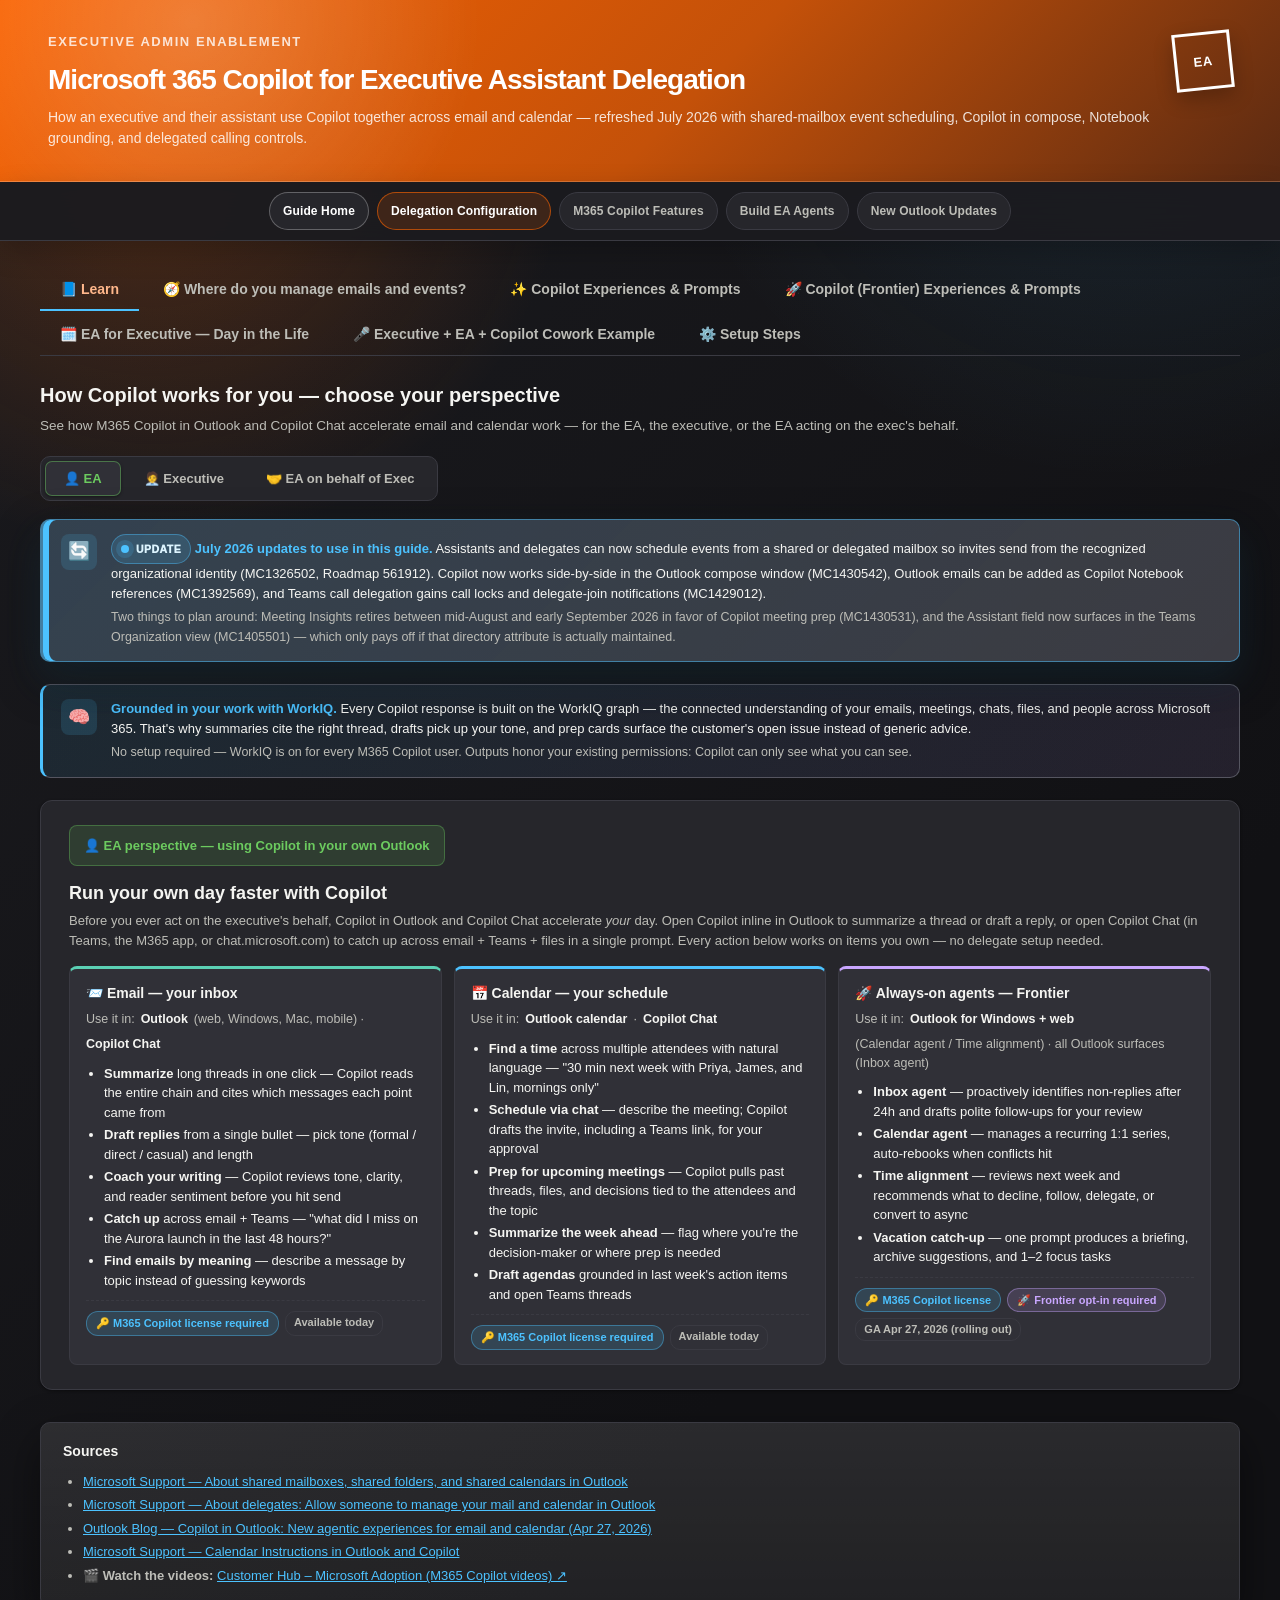
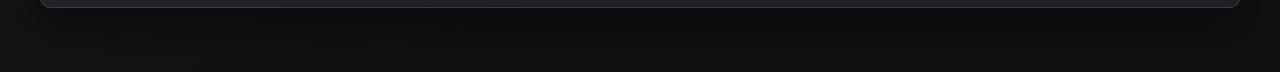
==== commit 6d7cbaa8: "Drop three retired items and pull updates to the top of each section Remove "Schedule recurring prom" ====
--- a/exec-ea-delegation-config-guide2.html
+++ b/exec-ea-delegation-config-guide2.html
@@ -1681,21 +1681,21 @@
       <button class="persp-btn delegate" data-persp="delegate" onclick="showPersp('delegate')">🤝 EA on behalf of Exec</button>
     </div>
 
+    <div class="workiq-callout session-new">
+      <div class="workiq-icon">🔄</div>
+      <div class="workiq-text">
+        <span class="session-stamp">Update</span>
+        <strong>July 2026 updates to use in this guide.</strong> Assistants and delegates can now schedule events from a shared or delegated mailbox so invites send from the recognized organizational identity (MC1326502, Roadmap 561912). Copilot now works side-by-side in the Outlook compose window (MC1430542), Outlook emails can be added as Copilot Notebook references (MC1392569), and Teams call delegation gains call locks and delegate-join notifications (MC1429012).
+        <span class="sub">Two things to plan around: Meeting Insights retires between mid-August and early September 2026 in favor of Copilot meeting prep (MC1430531), and the Assistant field now surfaces in the Teams Organization view (MC1405501) — which only pays off if that directory attribute is actually maintained.</span>
+      </div>
+    </div>
+
     <!-- WorkIQ grounding callout -->
     <div class="workiq-callout">
       <div class="workiq-icon">🧠</div>
       <div class="workiq-text">
         <strong>Grounded in your work with WorkIQ.</strong> Every Copilot response is built on the WorkIQ graph — the connected understanding of your emails, meetings, chats, files, and people across Microsoft 365. That's why summaries cite the right thread, drafts pick up your tone, and prep cards surface the customer's open issue instead of generic advice.
         <span class="sub">No setup required — WorkIQ is on for every M365 Copilot user. Outputs honor your existing permissions: Copilot can only see what you can see.</span>
-      </div>
-    </div>
-
-    <div class="workiq-callout session-new">
-      <div class="workiq-icon">🔄</div>
-      <div class="workiq-text">
-        <span class="session-stamp">Update</span>
-        <strong>July 2026 updates to use in this guide.</strong> Assistants and delegates can now schedule events from a shared or delegated mailbox so invites send from the recognized organizational identity (MC1326502, Roadmap 561912). Copilot now works side-by-side in the Outlook compose window (MC1430542), Copilot Chat in Outlook reasons across the entire mailbox and calendar rather than a single thread (Roadmap 531910), Outlook emails can be added as Copilot Notebook references (MC1392569), and Teams call delegation gains call locks and delegate-join notifications (MC1429012).
-        <span class="sub">Two things to plan around: Meeting Insights retires between mid-August and early September 2026 in favor of Copilot meeting prep (MC1430531), and the Assistant field now surfaces in the Teams Organization view (MC1405501) — which only pays off if that directory attribute is actually maintained.</span>
       </div>
     </div>
 
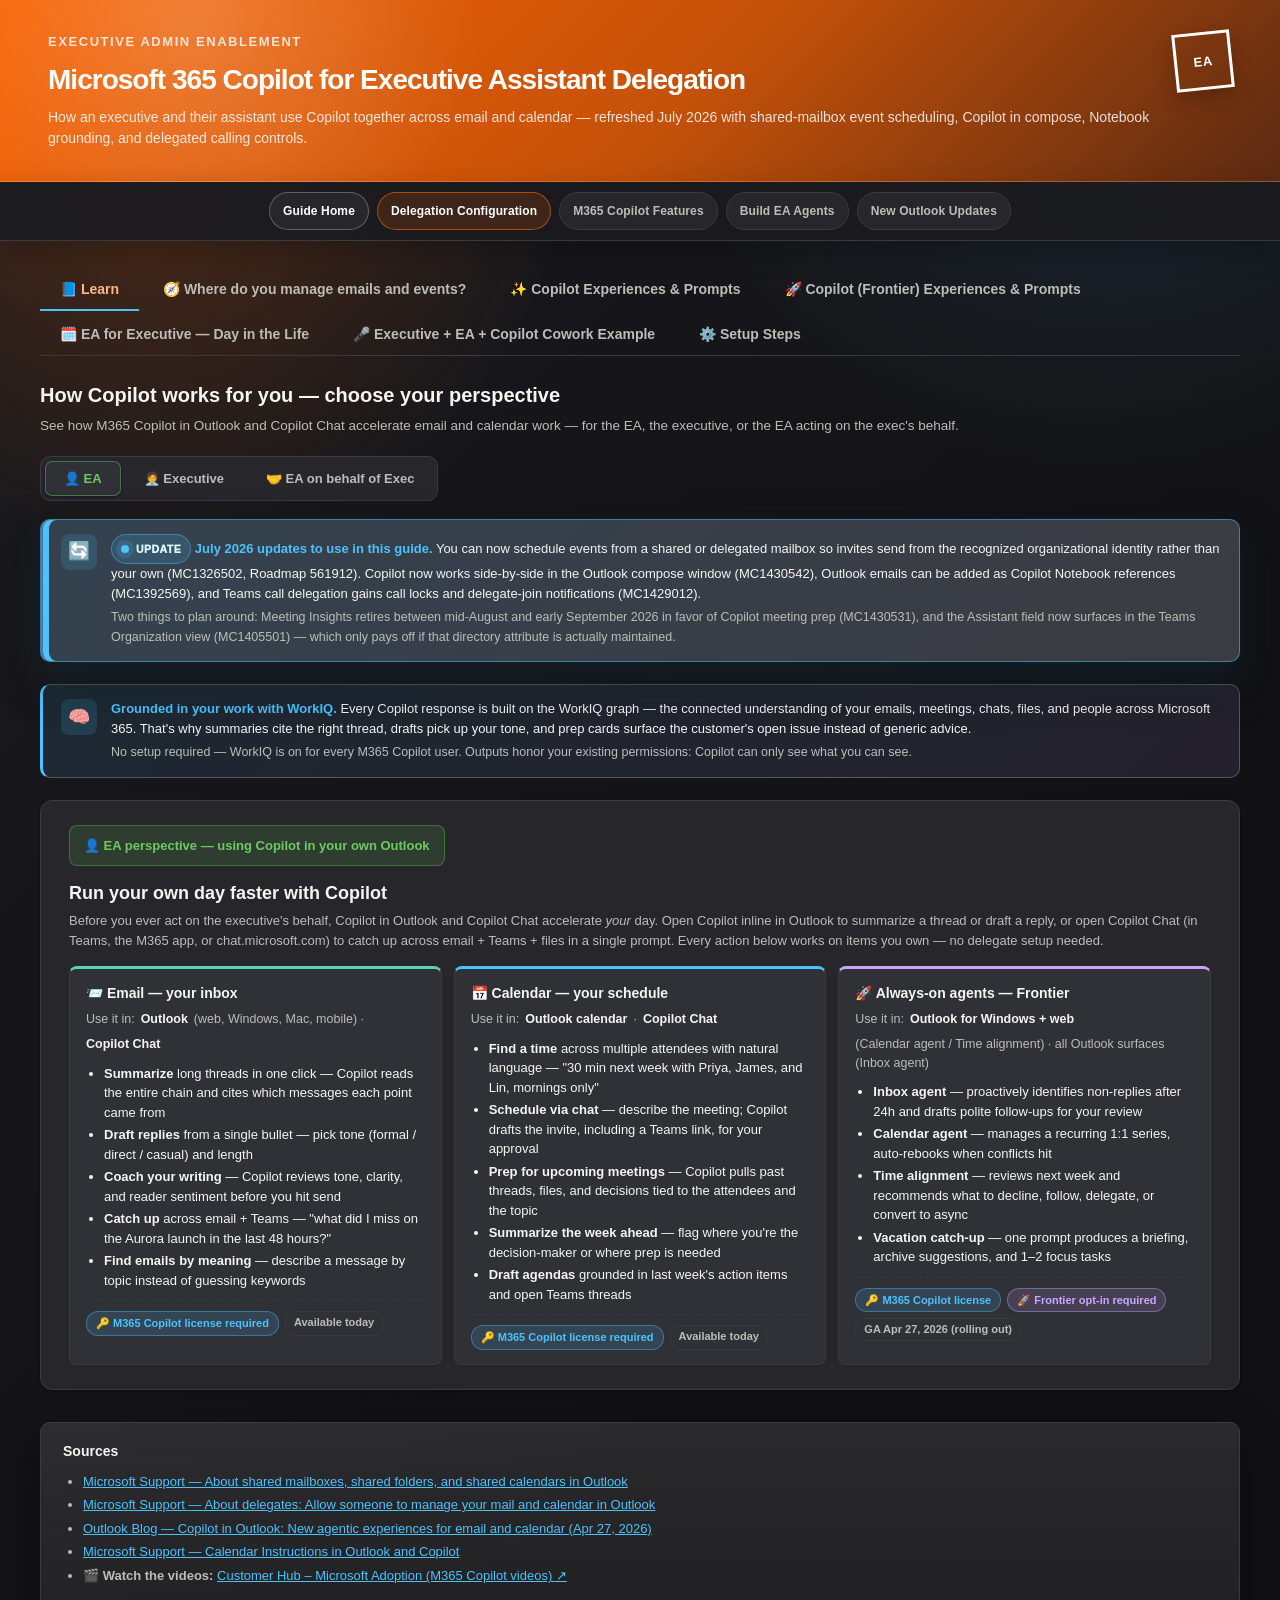
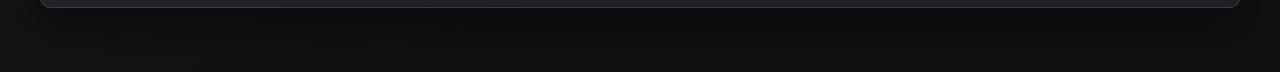
==== commit c890196b: "Rewrite workshop copy for a direct EA audience - Remove Admin controls section, nav link and renumbe" ====
--- a/exec-ea-delegation-config-guide2.html
+++ b/exec-ea-delegation-config-guide2.html
@@ -1685,7 +1685,7 @@
       <div class="workiq-icon">🔄</div>
       <div class="workiq-text">
         <span class="session-stamp">Update</span>
-        <strong>July 2026 updates to use in this guide.</strong> Assistants and delegates can now schedule events from a shared or delegated mailbox so invites send from the recognized organizational identity (MC1326502, Roadmap 561912). Copilot now works side-by-side in the Outlook compose window (MC1430542), Outlook emails can be added as Copilot Notebook references (MC1392569), and Teams call delegation gains call locks and delegate-join notifications (MC1429012).
+        <strong>July 2026 updates to use in this guide.</strong> You can now schedule events from a shared or delegated mailbox so invites send from the recognized organizational identity rather than your own (MC1326502, Roadmap 561912). Copilot now works side-by-side in the Outlook compose window (MC1430542), Outlook emails can be added as Copilot Notebook references (MC1392569), and Teams call delegation gains call locks and delegate-join notifications (MC1429012).
         <span class="sub">Two things to plan around: Meeting Insights retires between mid-August and early September 2026 in favor of Copilot meeting prep (MC1430531), and the Assistant field now surfaces in the Teams Organization view (MC1405501) — which only pays off if that directory attribute is actually maintained.</span>
       </div>
     </div>
@@ -1855,7 +1855,7 @@
               <li><strong>Schedule, accept, decline</strong> invites — all sent from the exec</li>
               <li><strong>Prep the exec</strong> with a one-page card before each meeting</li>
               <li><strong>Draft agendas</strong> in the exec's voice that go out with the invite</li>
-              <li><strong>Resolve conflicts</strong> — Copilot proposes reschedules; the EA approves and sends from the exec</li>
+              <li><strong>Resolve conflicts</strong> — Copilot proposes reschedules; you approve and send from the exec</li>
             </ul>
             <div class="req-row">
               <span class="req-chip delegate-needed">📅 Calendar delegate (Editor)</span>
@@ -1869,8 +1869,8 @@
             <ul>
               <li><strong>Always-on inbox triage</strong> on the exec's mail — drafts staged for EA review</li>
               <li><strong>Calendar agent</strong> resolves 1:1 conflicts, rebooks rooms, blocks focus time before priority meetings</li>
-              <li><strong>Time alignment</strong> stages weekly decline / follow / delegate / async recommendations for the EA + exec to review together</li>
-              <li><strong>Auditable hand-offs</strong> — each proposed action shown before send; EA approves in one pass</li>
+              <li><strong>Time alignment</strong> stages weekly decline / follow / delegate / async recommendations for you and your exec to review together</li>
+              <li><strong>Auditable hand-offs</strong> — each proposed action shown before send; you approve in one pass</li>
             </ul>
             <div class="req-row">
               <span class="req-chip delegate-needed">📬 Delegate + 📅 Editor</span>
@@ -2110,7 +2110,7 @@
   <!-- ============ TAB: COPILOT (TODAY) ============ -->
   <div class="tab-panel" id="tab-copilot">
     <h2 class="section-title">Copilot Experiences &amp; Prompts</h2>
-    <p class="section-subtitle">Available today in Outlook and Copilot Chat. Use the left column for the EA's own mailbox/calendar; use the right column only when running against the Executive's delegated mailbox/calendar.</p>
+    <p class="section-subtitle">Available today in Outlook and Copilot Chat. Use the left column for your own mailbox and calendar; use the right column only when working in your executive's delegated mailbox or calendar.</p>
     <div class="availability-banner green">✅ Available today · Type / to invoke Context IQ and choose the Executive's mailbox or calendar · Delegate prompts require existing Outlook delegate access; Editor is recommended for accept/decline/reschedule actions.</div>
 
     <div class="exp-columns">
@@ -2864,8 +2864,8 @@
 
     <div class="upscale-hero">
       <div class="hero-text">
-        <h3>📈 See how Cowork compresses 5 days of prep into hours of EA review</h3>
-        <p>The Standard path uses Copilot Chat, Word Agent, PowerPoint Agent, and Outlook one step at a time. The Upscaled path runs the same work as parallel Cowork skills with scheduled tasks — the EA arrives to staged drafts, deck, and prep cards ready for [exec] to review.</p>
+        <h3>📈 See how Cowork compresses 5 days of prep into hours of review</h3>
+        <p>The Standard path uses Copilot Chat, Word Agent, PowerPoint Agent, and Outlook one step at a time. The Upscaled path runs the same work as parallel Cowork skills with scheduled tasks — you arrive to staged drafts, deck, and prep cards ready for [exec] to review.</p>
       </div>
       <button class="upscale-btn" onclick="showPath('upscaled')">Upscale with Cowork <span class="arr">→</span></button>
     </div>
@@ -2878,7 +2878,7 @@
     <!-- ===== STANDARD PATH ===== -->
     <div class="path-panel standard active" id="path-standard">
       <div class="path-banner standard">
-        <div><strong class="std">📘 Standard path.</strong> The exec and EA work through six sequential steps, each in its own Copilot surface. It works — but every handoff is manual and the EA has to be present to drive each one.</div>
+        <div><strong class="std">📘 Standard path.</strong> You and your exec work through six sequential steps, each in its own Copilot surface. It works — but every handoff is manual and you have to be present to drive each one.</div>
         <div class="stat-row">
           <div class="stat"><div class="num">~5 days</div><div class="lbl">Calendar time</div></div>
           <div class="stat"><div class="num">6</div><div class="lbl">Sequential steps</div></div>
@@ -2941,7 +2941,7 @@
     <!-- ===== UPSCALED PATH ===== -->
     <div class="path-panel upscaled" id="path-upscaled">
       <div class="path-banner upscaled">
-        <div><strong class="ups">🚀 Upscaled with Cowork.</strong> The same six prep steps run as parallel Cowork skills with scheduled tasks. The EA queues the work once; Cowork delivers staged drafts, the deck, the prep card, and the post-event email — the EA reviews instead of producing.</div>
+        <div><strong class="ups">🚀 Upscaled with Cowork.</strong> The same six prep steps run as parallel Cowork skills with scheduled tasks. You queue the work once; Cowork delivers staged drafts, the deck, the prep card, and the post-event email — the EA reviews instead of producing.</div>
         <div class="stat-row">
           <div class="stat"><div class="num">~6 hrs</div><div class="lbl">EA review time</div></div>
           <div class="stat"><div class="num">3</div><div class="lbl">Parallel skills</div></div>
@@ -3009,8 +3009,8 @@
       <div class="workiq-icon">📤</div>
       <div class="workiq-text">
         <span class="session-stamp">Update</span>
-        <strong>Shared and delegate mailboxes can now schedule events directly.</strong> Message Center post MC1326502 (Roadmap 561912) lets assistants and delegates create and manage events on behalf of leaders from a shared or delegated mailbox, with invitations, updates, and notifications sent from that mailbox identity instead of the assistant's own. Targeted release ran through June 2026 and general availability completed across July 2026.
-        <span class="sub">No new policy is required — the feature is on by default and respects existing Exchange delegate and shared mailbox permissions. Before the session, review those permissions for each executive/assistant pair, and brief helpdesk that the sender identity on event invitations has changed.</span>
+        <strong>Shared and delegate mailboxes can now schedule events directly.</strong> Message Center post MC1326502 (Roadmap 561912) lets you create and manage events on behalf of your leader from a shared or delegated mailbox, with invitations, updates, and notifications sent from that mailbox identity instead of your own. Targeted release ran through June 2026 and general availability completed across July 2026.
+        <span class="sub">No new policy is required — the feature is on by default and respects existing Exchange delegate and shared mailbox permissions. Check those permissions for each executive you support, and expect the sender identity on event invitations to change.</span>
       </div>
     </div>
 
@@ -3087,10 +3087,10 @@
           <div class="step-content">
             Talk through and document:
             <ul>
-              <li>Which mail categories the EA handles vs. exec-only.</li>
+              <li>Which mail categories you handle vs. exec-only.</li>
               <li>Which calendar slots are sacred (focus blocks, family time).</li>
               <li>Escalation rules: when to interrupt vs. queue.</li>
-              <li>Tone and signature when the EA writes on the exec's behalf.</li>
+              <li>Tone and signature when you write on the exec's behalf.</li>
             </ul>
           </div>
           <div class="step-actions">
@@ -3212,8 +3212,8 @@
           <div class="step-content">
             <ul>
               <li>Confirm both <strong>Exec</strong> and <strong>EA</strong> have a M365 Copilot license assigned.</li>
-              <li>If the EA has Copilot, they can summarize/draft/rewrite on the exec's delegated items.</li>
-              <li>Without a Copilot license the EA can still delegate-act manually — just no AI assist.</li>
+              <li>If you have Copilot, you can summarize, draft, and rewrite on the exec's delegated items.</li>
+              <li>Without a Copilot license you can still delegate-act manually — just no AI assist.</li>
             </ul>
           </div>
           <div class="step-actions">
@@ -3416,7 +3416,7 @@
       type: 'autonomous',
       typeLabel: '✨ Autonomous result — delivered overnight',
       surfaces: ['<span class="surf-pill cowork dot">Cowork</span>', '<span class="badge frontier">Scheduled task</span>', '<span class="badge ea">EA on behalf of Exec</span>'],
-      scenario: 'When the EA arrives, the daily briefing is already waiting — created automatically by the Cowork briefing task they scheduled at 5:45 PM yesterday. Briefing covers meetings with prep needed, urgent unread emails, and decisions waiting on [exec].',
+      scenario: 'When you arrive, the daily briefing is already waiting — created automatically by the Cowork briefing task they scheduled at 5:45 PM yesterday. Briefing covers meetings with prep needed, urgent unread emails, and decisions waiting on [exec].',
       actions: [
         'Open the briefing email already in the EA\'s inbox',
         'Skim — add a one-line EA note for [exec]',
@@ -3604,7 +3604,7 @@
       type: 'eod',
       typeLabel: '🌙 End-of-day setup — runs at 6:30 AM tomorrow',
       surfaces: ['<span class="surf-pill cowork dot">Cowork</span>', '<span class="surf-pill outlook dot">Outlook</span>', '<span class="badge frontier">Inbox agent</span>'],
-      scenario: 'EA stages a 6:30 AM triage pass on [exec]\'s inbox so by the time the EA arrives at 7 AM, drafts, archive suggestions, and exec-must-read flags are pre-staged for one-pass approval.',
+      scenario: 'You stage a 6:30 AM triage pass on [exec]\'s inbox so by the time you arrive at 7 AM, drafts, archive suggestions, and exec-must-read flags are pre-staged for one-pass approval.',
       actions: [
         'Open Cowork → Schedule one-time task for 6:30 AM',
         'Submit the inbox-agent prompt; specify "stage only — do not send"',
